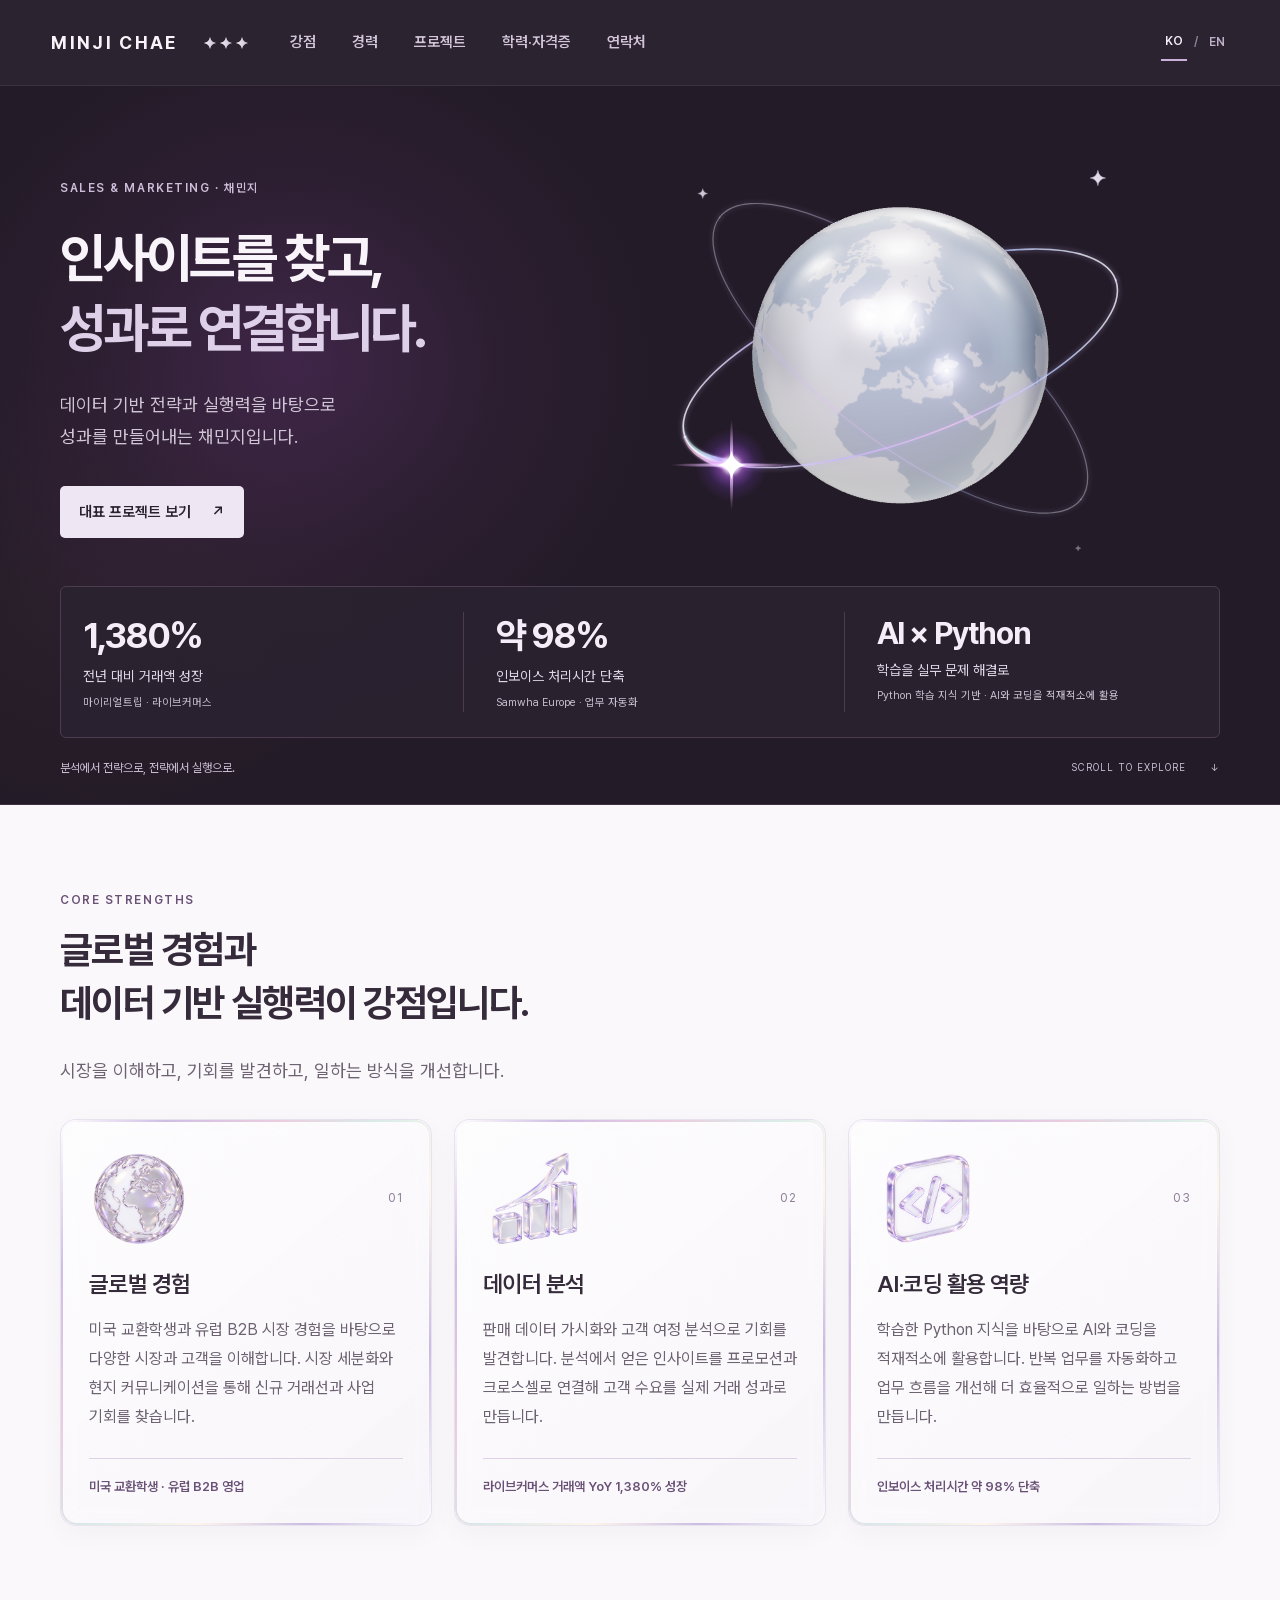
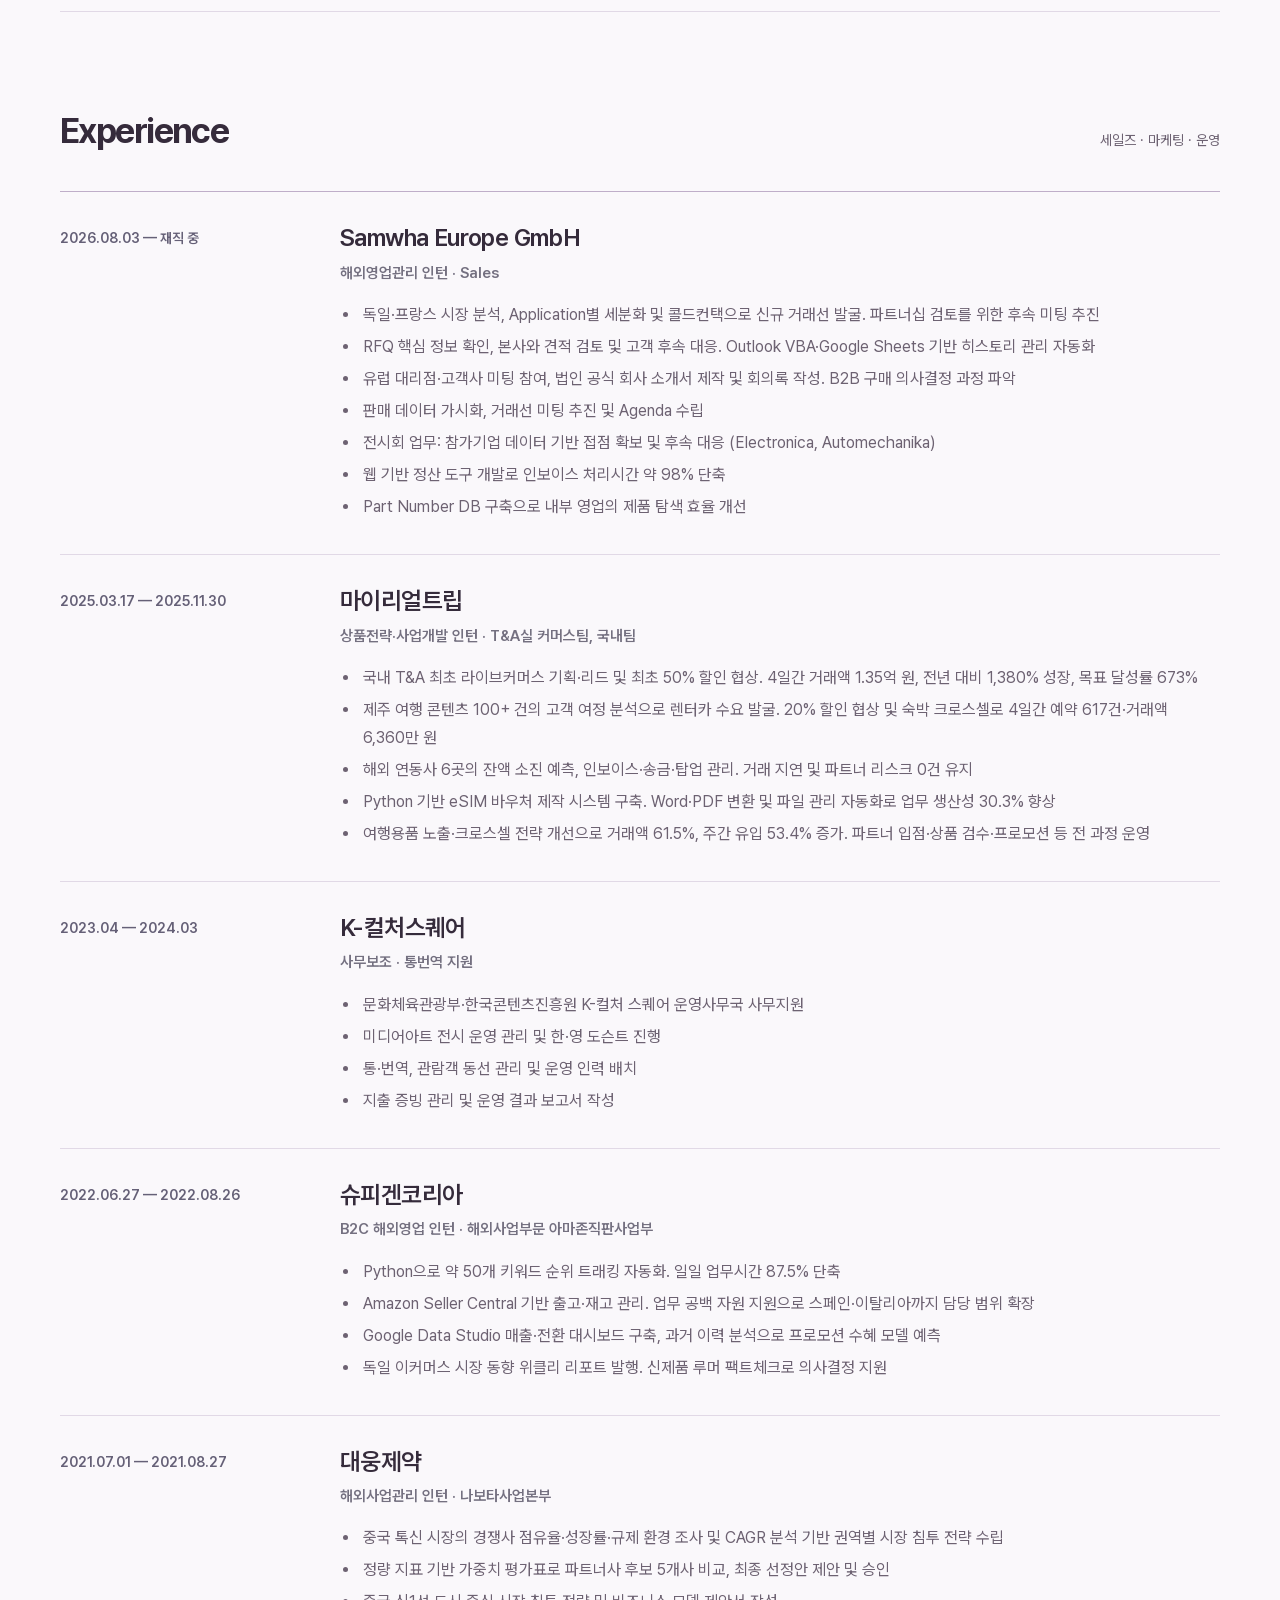
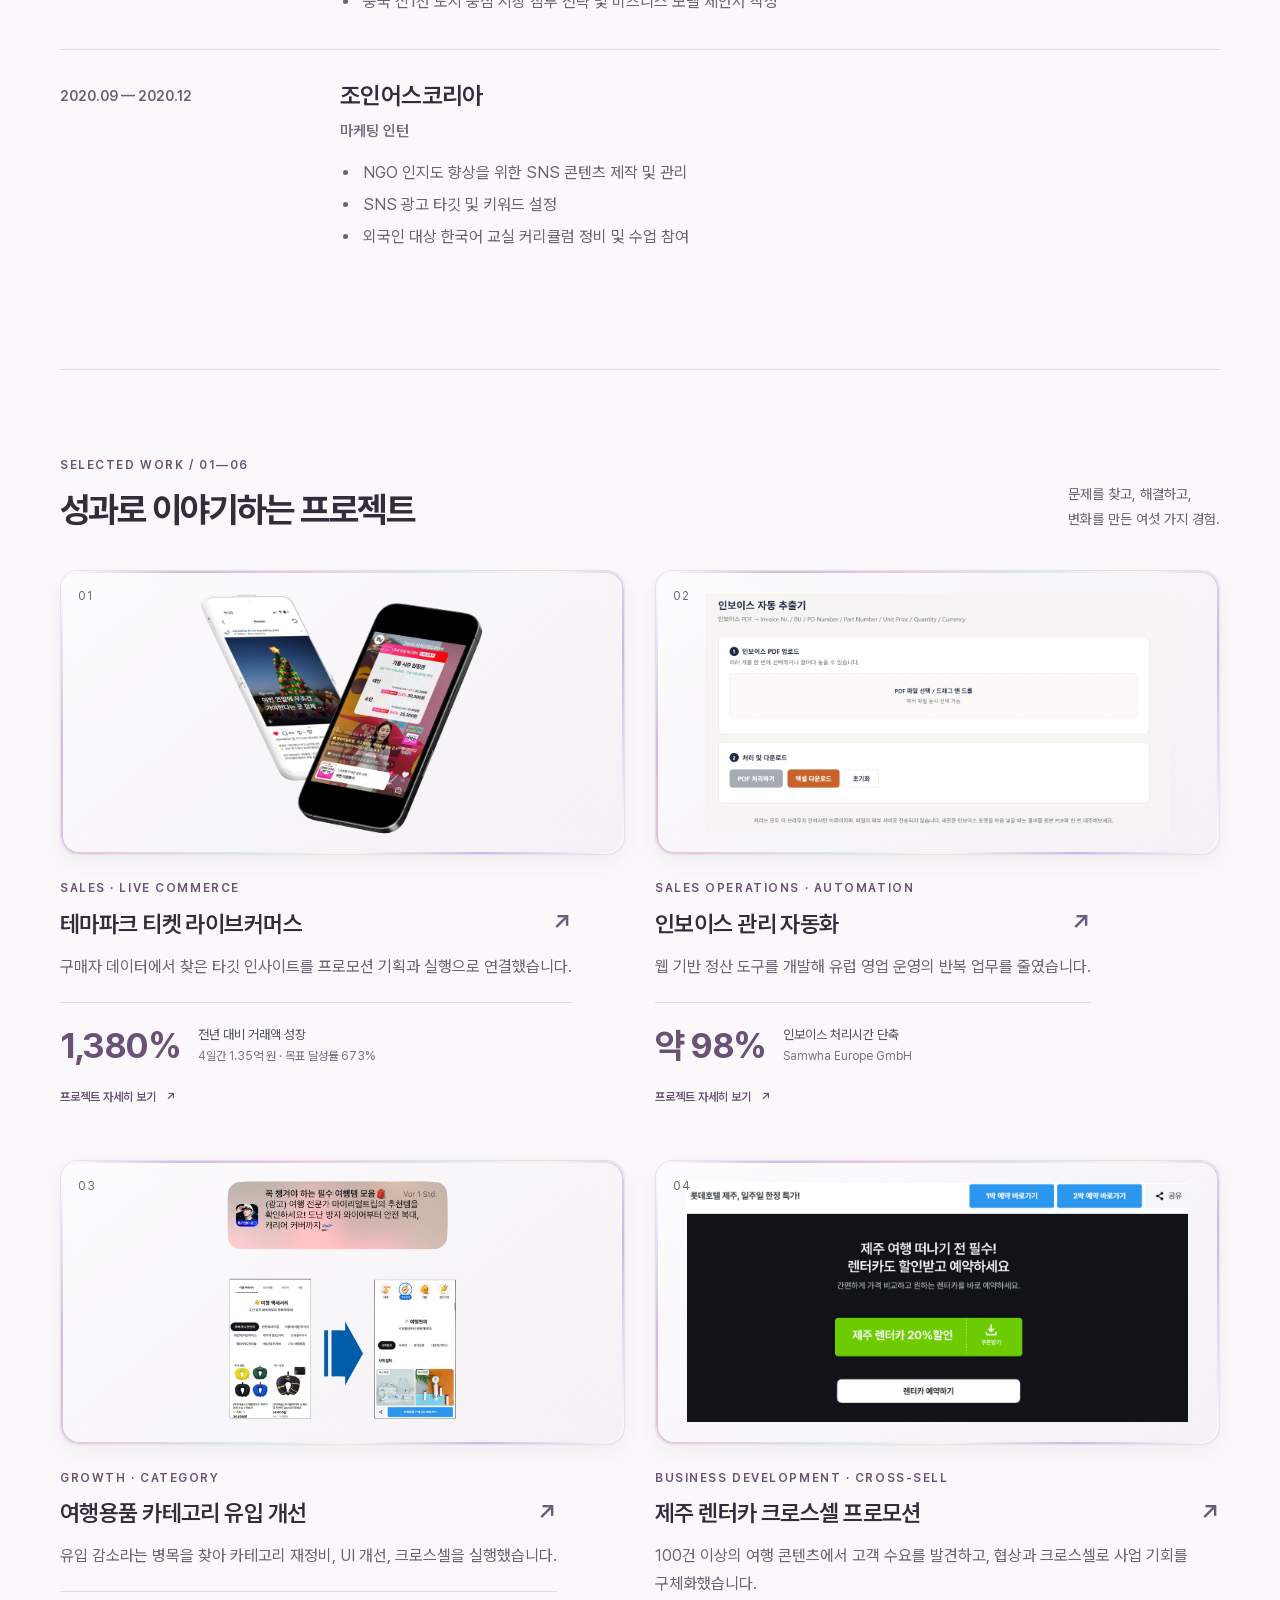
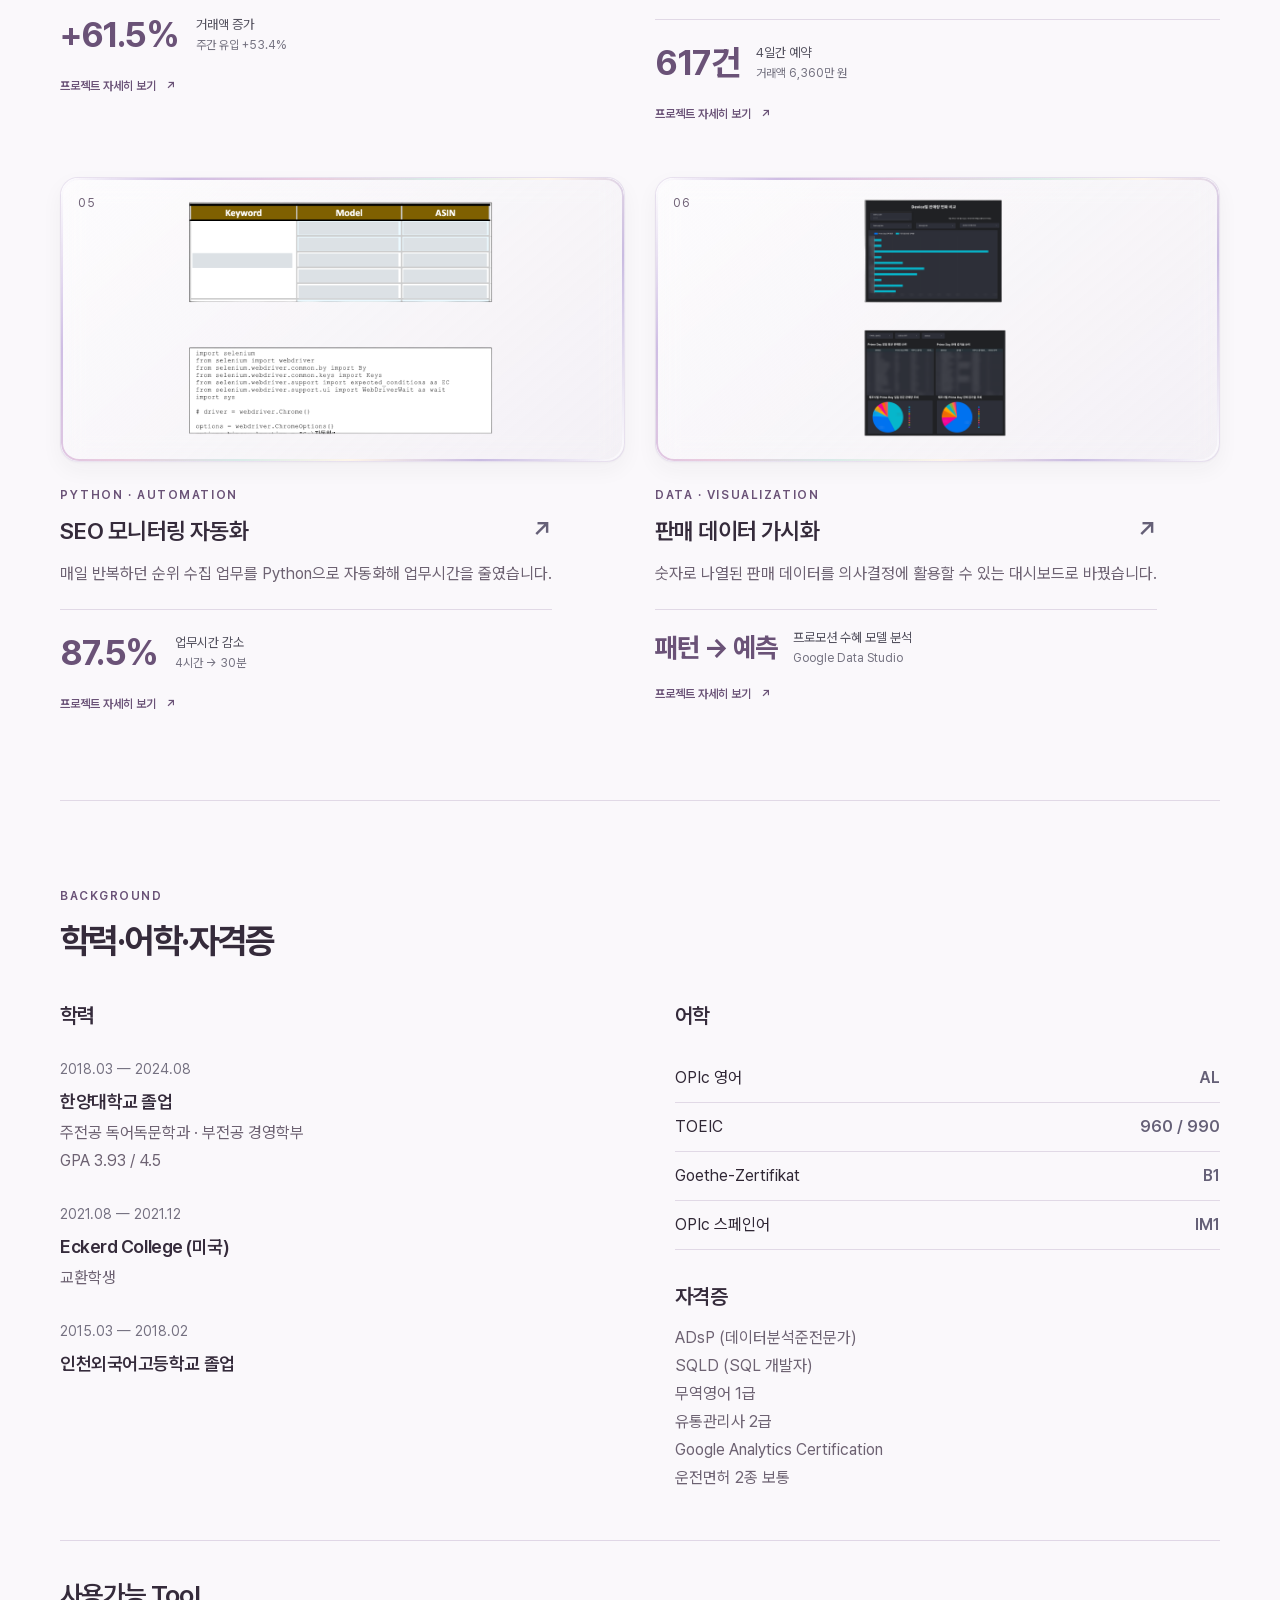
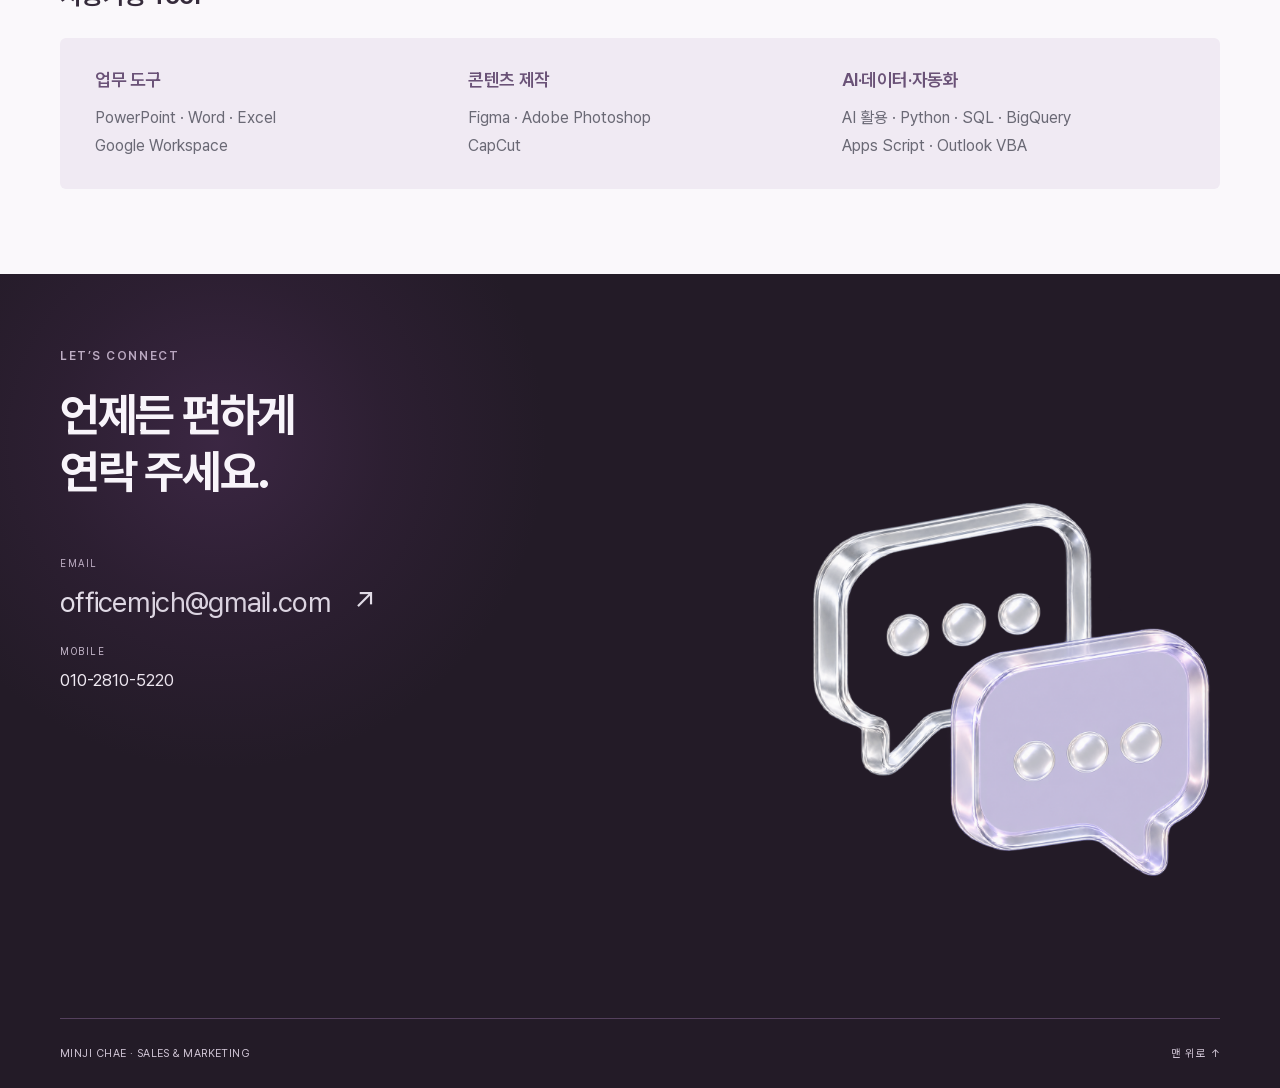
==== index.html @ 797bd3a6 "Add files via upload" ====
<!doctype html><html lang="ko"><head><meta charset="UTF-8"><meta name="viewport" content="width=device-width,initial-scale=1"><meta name="description" content="채민지의 세일즈·마케팅 포트폴리오. 데이터 기반 전략, 프로모션 기획, 업무 자동화 프로젝트를 소개합니다."><meta name="theme-color" content="#f6f6f8"><title>채민지 | Sales & Marketing Portfolio</title><link rel="preload" href="assets/PretendardVariable.woff2" as="font" type="font/woff2" crossorigin><link rel="stylesheet" href="styles.css"><meta property="og:type" content="website"><meta property="og:site_name" content="Minji Chae Portfolio"><meta property="og:title" content="채민지 | Sales &amp; Marketing Portfolio"><meta property="og:description" content="채민지의 세일즈·마케팅 포트폴리오. 데이터 기반 전략, 프로모션 기획, 업무 자동화 프로젝트를 소개합니다."><meta property="og:url" content="https://minjichaehere.github.io/portfolio/"><meta property="og:locale" content="ko_KR"><meta property="og:image" content="https://minjichaehere.github.io/portfolio/assets/portfolio-share-globe.png"><meta property="og:image:type" content="image/png"><meta property="og:image:width" content="790"><meta property="og:image:height" content="532"><meta property="og:image:alt" content="Globe with glowing star orbits on a dark plum background"><meta name="twitter:card" content="summary_large_image"><meta name="twitter:title" content="채민지 | Sales &amp; Marketing Portfolio"><meta name="twitter:description" content="채민지의 세일즈·마케팅 포트폴리오. 데이터 기반 전략, 프로모션 기획, 업무 자동화 프로젝트를 소개합니다."><meta name="twitter:image" content="https://minjichaehere.github.io/portfolio/assets/portfolio-share-globe.png"></head><body><a class="skip" href="#main">본문으로 바로가기</a><header><a class="brand" href="#home" aria-label="채민지 포트폴리오 처음으로">MINJI CHAE<svg class="brand-stars" width="48" height="18" viewBox="0 0 48 18" aria-hidden="true" focusable="false"><defs><linearGradient id="brandStarTone" x1="0" y1="0" x2="1" y2="0"><stop stop-color="#ffffff"/><stop offset=".5" stop-color="#e9dfef"/><stop offset="1" stop-color="#d2c5da"/></linearGradient><filter id="brandStarSoft" x="-40%" y="-40%" width="180%" height="180%"><feGaussianBlur stdDeviation=".65"/></filter><g id="brandStarTrio"><path d="M12 0 Q13.5 10.5 24 12 Q13.5 13.5 12 24 Q10.5 13.5 0 12 Q10.5 10.5 12 0Z" transform="translate(2 3) scale(.5)"/><path d="M12 0 Q13.5 10.5 24 12 Q13.5 13.5 12 24 Q10.5 13.5 0 12 Q10.5 10.5 12 0Z" transform="translate(18 3) scale(.5)"/><path d="M12 0 Q13.5 10.5 24 12 Q13.5 13.5 12 24 Q10.5 13.5 0 12 Q10.5 10.5 12 0Z" transform="translate(34 3) scale(.5)"/></g></defs><g fill="url(#brandStarTone)"><use href="#brandStarTrio" filter="url(#brandStarSoft)" opacity=".65"/><use href="#brandStarTrio" opacity=".85"/></g></svg></a><nav aria-label="주 메뉴"><a href="#about">강점</a><a href="#experience">경력</a><a href="#projects">프로젝트</a><a href="#qualifications">학력·자격증</a><a href="#contact">연락처</a></nav><div class="language-switch" aria-label="언어 선택"><a href="index.html" lang="ko" aria-current="page">KO</a><span>/</span><a href="en.html" lang="en">EN</a></div></header><main id="main"><section id="home" class="hero"><div class="hero-inner"><div class="hero-main"><div class="hero-text"><p class="eyebrow">SALES & MARKETING · 채민지</p><h1>인사이트를 찾고,<br><span>성과로 연결합니다.</span></h1><p class="hero-description">데이터 기반 전략과 실행력을 바탕으로<br class="desktop-break"> 성과를 만들어내는 채민지입니다.</p><div class="actions"><a class="btn primary" href="#projects">대표 프로젝트 보기 <span aria-hidden="true">↗</span></a></div></div></div><div class="hero-mobile-space" aria-hidden="true"><div class="hero-backdrop" aria-hidden="true"><div class="pearl-art"><img class="globe-fallback" src="assets/globe-static.png" alt="" width="640" height="640"></div></div></div><div class="hero-metrics" aria-label="주요 성과"><div><strong>1,380%</strong><p>전년 대비 거래액 성장</p><span>마이리얼트립 · 라이브커머스</span></div><div><strong>약 98%</strong><p>인보이스 처리시간 단축</p><span>Samwha Europe · 업무 자동화</span></div><div><strong class="ai-metric">AI × Python</strong><p>학습을 실무 문제 해결로</p><span>Python 학습 지식 기반 · AI와 코딩을 적재적소에 활용</span></div></div><div class="hero-bottom"><p>분석에서 전략으로, 전략에서 실행으로.</p><a href="#projects" aria-label="아래 대표 프로젝트로 이동">SCROLL TO EXPLORE <span aria-hidden="true">↓</span></a></div></div></section><div class="wrap"><section id="about" class="section about"><div class="section-heading"><div><p class="eyebrow">CORE STRENGTHS</p><h2>글로벌 경험과<br>데이터 기반 실행력이 강점입니다.</h2></div></div><p class="strength-intro">시장을 이해하고, 기회를 발견하고, 일하는 방식을 개선합니다.</p><div class="strength-cards"><article class="strength-card"><div class="strength-card-top"><img class="strength-icon" src="assets/strength-global-glass.png" alt="" width="100" height="100" loading="lazy"><span>01</span></div><h3>글로벌 경험</h3><p>미국 교환학생과 유럽 B2B 시장 경험을 바탕으로 다양한 시장과 고객을 이해합니다. 시장 세분화와 현지 커뮤니케이션을 통해 신규 거래선과 사업 기회를 찾습니다.</p><div class="strength-proof">미국 교환학생 · 유럽 B2B 영업</div></article><article class="strength-card"><div class="strength-card-top"><img class="strength-icon" src="assets/strength-data-glass.png" alt="" width="100" height="100" loading="lazy"><span>02</span></div><h3>데이터 분석</h3><p>판매 데이터 가시화와 고객 여정 분석으로 기회를 발견합니다. 분석에서 얻은 인사이트를 프로모션과 크로스셀로 연결해 고객 수요를 실제 거래 성과로 만듭니다.</p><div class="strength-proof">라이브커머스 거래액 YoY 1,380% 성장</div></article><article class="strength-card"><div class="strength-card-top"><img class="strength-icon" src="assets/strength-code-glass.png" alt="" width="100" height="100" loading="lazy"><span>03</span></div><h3>AI·코딩 활용 역량</h3><p>학습한 Python 지식을 바탕으로 AI와 코딩을 적재적소에 활용합니다. 반복 업무를 자동화하고 업무 흐름을 개선해 더 효율적으로 일하는 방법을 만듭니다.</p><div class="strength-proof">인보이스 처리시간 약 98% 단축</div></article></div></section><section id="experience" class="section"><div class="section-heading"><div><h2>Experience</h2></div><span class="section-aside">세일즈 · 마케팅 · 운영</span></div><div class="experience-list"><article class="experience-row"><p class="date">2026.08.03 — 재직 중</p><div><h3>Samwha Europe GmbH</h3><p class="job">해외영업관리 인턴 · Sales</p><ul><li>독일·프랑스 시장 분석, Application별 세분화 및 콜드컨택으로 신규 거래선 발굴. 파트너십 검토를 위한 후속 미팅 추진</li><li>RFQ 핵심 정보 확인, 본사와 견적 검토 및 고객 후속 대응. Outlook VBA·Google Sheets 기반 히스토리 관리 자동화</li><li>유럽 대리점·고객사 미팅 참여, 법인 공식 회사 소개서 제작 및 회의록 작성. B2B 구매 의사결정 과정 파악</li><li>판매 데이터 가시화, 거래선 미팅 추진 및 Agenda 수립</li><li>전시회 업무: 참가기업 데이터 기반 접점 확보 및 후속 대응 (Electronica, Automechanika)</li><li>웹 기반 정산 도구 개발로 인보이스 처리시간 약 98% 단축</li><li>Part Number DB 구축으로 내부 영업의 제품 탐색 효율 개선</li></ul></div></article><article class="experience-row"><p class="date">2025.03.17 — 2025.11.30</p><div><h3>마이리얼트립</h3><p class="job">상품전략·사업개발 인턴 · T&A실 커머스팀, 국내팀</p><ul><li>국내 T&A 최초 라이브커머스 기획·리드 및 최초 50% 할인 협상. 4일간 거래액 1.35억 원, 전년 대비 1,380% 성장, 목표 달성률 673%</li><li>제주 여행 콘텐츠 100+ 건의 고객 여정 분석으로 렌터카 수요 발굴. 20% 할인 협상 및 숙박 크로스셀로 4일간 예약 617건·거래액 6,360만 원</li><li>해외 연동사 6곳의 잔액 소진 예측, 인보이스·송금·탑업 관리. 거래 지연 및 파트너 리스크 0건 유지</li><li>Python 기반 eSIM 바우처 제작 시스템 구축. Word·PDF 변환 및 파일 관리 자동화로 업무 생산성 30.3% 향상</li><li>여행용품 노출·크로스셀 전략 개선으로 거래액 61.5%, 주간 유입 53.4% 증가. 파트너 입점·상품 검수·프로모션 등 전 과정 운영</li></ul></div></article><article class="experience-row"><p class="date">2023.04 — 2024.03</p><div><h3>K-컬처스퀘어</h3><p class="job">사무보조 · 통번역 지원</p><ul><li>문화체육관광부·한국콘텐츠진흥원 K-컬처 스퀘어 운영사무국 사무지원</li><li>미디어아트 전시 운영 관리 및 한·영 도슨트 진행</li><li>통·번역, 관람객 동선 관리 및 운영 인력 배치</li><li>지출 증빙 관리 및 운영 결과 보고서 작성</li></ul><p class="note"></p></div></article><article class="experience-row"><p class="date">2022.06.27 — 2022.08.26</p><div><h3>슈피겐코리아</h3><p class="job">B2C 해외영업 인턴 · 해외사업부문 아마존직판사업부</p><ul><li>Python으로 약 50개 키워드 순위 트래킹 자동화. 일일 업무시간 87.5% 단축</li><li>Amazon Seller Central 기반 출고·재고 관리. 업무 공백 자원 지원으로 스페인·이탈리아까지 담당 범위 확장</li><li>Google Data Studio 매출·전환 대시보드 구축, 과거 이력 분석으로 프로모션 수혜 모델 예측</li><li>독일 이커머스 시장 동향 위클리 리포트 발행. 신제품 루머 팩트체크로 의사결정 지원</li></ul></div></article><article class="experience-row"><p class="date">2021.07.01 — 2021.08.27</p><div><h3>대웅제약</h3><p class="job">해외사업관리 인턴 · 나보타사업본부</p><ul><li>중국 톡신 시장의 경쟁사 점유율·성장률·규제 환경 조사 및 CAGR 분석 기반 권역별 시장 침투 전략 수립</li><li>정량 지표 기반 가중치 평가표로 파트너사 후보 5개사 비교, 최종 선정안 제안 및 승인</li><li>중국 신1선 도시 중심 시장 침투 전략 및 비즈니스 모델 제안서 작성</li></ul></div></article><article class="experience-row"><p class="date">2020.09 — 2020.12</p><div><h3>조인어스코리아</h3><p class="job">마케팅 인턴</p><ul><li>NGO 인지도 향상을 위한 SNS 콘텐츠 제작 및 관리</li><li>SNS 광고 타깃 및 키워드 설정</li><li>외국인 대상 한국어 교실 커리큘럼 정비 및 수업 참여</li></ul><p class="note"></p></div></article></div></section><section id="projects" class="section"><div class="section-heading"><div><p class="eyebrow">SELECTED WORK / 01—06</p><h2>성과로 이야기하는 프로젝트</h2></div><p>문제를 찾고, 해결하고,<br>변화를 만든 여섯 가지 경험.</p></div><div class="project-grid"><button class="project-card" data-project="live" aria-haspopup="dialog"><div class="project-image live"><span class="project-no">01</span><span class="source-crop" style="--crop-ratio:780/660;--source-width:138.46154%;--source-left:-19.23077%;--source-top:-41.66667%"><img src="assets/live-cutout.png" alt="테마파크 SNS 콘텐츠와 라이브커머스 방송 화면" loading="lazy"></span></div><div class="project-copy"><p class="eyebrow">SALES · LIVE COMMERCE</p><h3>테마파크 티켓 라이브커머스<span aria-hidden="true">↗</span></h3><p>구매자 데이터에서 찾은 타깃 인사이트를 프로모션 기획과 실행으로 연결했습니다.</p><div class="card-result"><strong>1,380%</strong><span>전년 대비 거래액 성장<small>4일간 1.35억 원 · 목표 달성률 673%</small></span></div><span class="detail-link">프로젝트 자세히 보기 <span aria-hidden="true">↗</span></span></div></button><button class="project-card" data-project="invoice" aria-haspopup="dialog"><div class="project-image invoice"><span class="project-no">02</span><img src="assets/invoice-clean.png" alt="인보이스 PDF 자동 추출 및 엑셀 다운로드 도구 화면" loading="lazy"></div><div class="project-copy"><p class="eyebrow">SALES OPERATIONS · AUTOMATION</p><h3>인보이스 관리 자동화<span aria-hidden="true">↗</span></h3><p>웹 기반 정산 도구를 개발해 유럽 영업 운영의 반복 업무를 줄였습니다.</p><div class="card-result"><strong>약 98%</strong><span>인보이스 처리시간 단축<small>Samwha Europe GmbH</small></span></div><span class="detail-link">프로젝트 자세히 보기 <span aria-hidden="true">↗</span></span></div></button><button class="project-card" data-project="category" aria-haspopup="dialog"><div class="project-image category"><span class="project-no">03</span><span class="source-crop" style="--crop-ratio:830/860;--source-width:130.12048%;--source-left:-9.03614%;--source-top:-16.27907%"><img src="assets/category-cutout.png" alt="여행용품 카테고리 UI 개선 전후 화면" loading="lazy"></span></div><div class="project-copy"><p class="eyebrow">GROWTH · CATEGORY</p><h3>여행용품 카테고리 유입 개선<span aria-hidden="true">↗</span></h3><p>유입 감소라는 병목을 찾아 카테고리 재정비, UI 개선, 크로스셀을 실행했습니다.</p><div class="card-result"><strong>+61.5%</strong><span>거래액 증가<small>주간 유입 +53.4%</small></span></div><span class="detail-link">프로젝트 자세히 보기 <span aria-hidden="true">↗</span></span></div></button><button class="project-card" data-project="rental" aria-haspopup="dialog"><div class="project-image rental"><span class="project-no">04</span><img src="assets/jeju-hotel-coupon.png" alt="호텔 프로모션에 연계한 제주 렌터카 20% 할인 쿠폰" loading="lazy"></div><div class="project-copy"><p class="eyebrow">BUSINESS DEVELOPMENT · CROSS-SELL</p><h3>제주 렌터카 크로스셀 프로모션<span aria-hidden="true">↗</span></h3><p>100건 이상의 여행 콘텐츠에서 고객 수요를 발견하고, 협상과 크로스셀로 사업 기회를 구체화했습니다.</p><div class="card-result"><strong>617건</strong><span>4일간 예약<small>거래액 6,360만 원</small></span></div><span class="detail-link">프로젝트 자세히 보기 <span aria-hidden="true">↗</span></span></div></button><button class="project-card" data-project="seo" aria-haspopup="dialog"><div class="project-image seo"><span class="project-no">05</span><span class="source-crop" style="--crop-ratio:800/620;--source-width:135.00000%;--source-left:-18.12500%;--source-top:-37.90323%"><img src="assets/seo-redacted.png" alt="키워드별 ASIN 정리 표와 Python 자동화 프로그램 코드" loading="lazy"></span></div><div class="project-copy"><p class="eyebrow">PYTHON · AUTOMATION</p><h3>SEO 모니터링 자동화<span aria-hidden="true">↗</span></h3><p>매일 반복하던 순위 수집 업무를 Python으로 자동화해 업무시간을 줄였습니다.</p><div class="card-result"><strong>87.5%</strong><span>업무시간 감소<small>4시간 → 30분</small></span></div><span class="detail-link">프로젝트 자세히 보기 <span aria-hidden="true">↗</span></span></div></button><button class="project-card" data-project="data" aria-haspopup="dialog"><div class="project-image data"><span class="project-no">06</span><span class="source-crop" style="--crop-ratio:640/1035;--source-width:168.75000%;--source-left:-35.93750%;--source-top:-2.89855%"><img src="assets/spigen-dashboard-private.png" alt="프로모션 수혜 모델 분석용 판매 데이터 대시보드" loading="lazy"></span></div><div class="project-copy"><p class="eyebrow">DATA · VISUALIZATION</p><h3>판매 데이터 가시화<span aria-hidden="true">↗</span></h3><p>숫자로 나열된 판매 데이터를 의사결정에 활용할 수 있는 대시보드로 바꿨습니다.</p><div class="card-result"><strong>패턴 → 예측</strong><span>프로모션 수혜 모델 분석<small>Google Data Studio</small></span></div><span class="detail-link">프로젝트 자세히 보기 <span aria-hidden="true">↗</span></span></div></button></div></section><section id="qualifications" class="section qualifications"><div class="section-heading"><div><p class="eyebrow">BACKGROUND</p><h2>학력·어학·자격증</h2></div></div><div class="background-grid"><div><h3>학력</h3><article><span class="date">2018.03 — 2024.08</span><h4>한양대학교 졸업</h4><p>주전공 독어독문학과 · 부전공 경영학부<br>GPA 3.93 / 4.5</p></article><article><span class="date">2021.08 — 2021.12</span><h4>Eckerd College (미국)</h4><p>교환학생</p></article><article><span class="date">2015.03 — 2018.02</span><h4>인천외국어고등학교 졸업</h4></article></div><div><h3>어학</h3><dl><div><dt>OPIc 영어</dt><dd>AL</dd></div><div><dt>TOEIC</dt><dd>960 / 990</dd></div><div><dt>Goethe-Zertifikat</dt><dd>B1</dd></div><div><dt>OPIc 스페인어</dt><dd>IM1</dd></div></dl><h3 class="cert-title">자격증</h3><p>ADsP (데이터분석준전문가)<br>SQLD (SQL 개발자)<br>무역영어 1급<br>유통관리사 2급<br>Google Analytics Certification<br>운전면허 2종 보통</p></div></div><div class="available-tools"><h3 class="tools-heading">사용가능 Tool</h3><div class="skills"><div><h3>업무 도구</h3><p>PowerPoint · Word · Excel<br>Google Workspace</p></div><div><h3>콘텐츠 제작</h3><p>Figma · Adobe Photoshop<br>CapCut</p></div><div><h3>AI·데이터·자동화</h3><p>AI 활용 · Python · SQL · BigQuery<br>Apps Script · Outlook VBA</p></div></div></div></section></div><section id="contact" class="contact"><div class="wrap"><p class="eyebrow">LET’S CONNECT</p><h2>언제든 편하게<br>연락 주세요.</h2><div class="contact-grid"><div><span class="contact-label">EMAIL</span><a class="email" href="mailto:officemjch@gmail.com">officemjch@gmail.com <span aria-hidden="true">↗</span></a><span class="contact-label">MOBILE</span><a href="tel:+821028105220">010-2810-5220</a></div></div><div class="contact-art" aria-hidden="true"><img src="assets/contact-opal-rim.png" alt="" width="1024" height="1024" loading="lazy"></div><footer><span>MINJI CHAE · SALES & MARKETING</span><a href="#home">맨 위로 <span aria-hidden="true">↑</span></a></footer></div></section></main><dialog id="project-dialog" aria-labelledby="dialog-title"><div class="dialog-bar"><span>PROJECT DETAIL</span><button id="close-dialog" aria-label="프로젝트 상세 닫기">닫기 <span aria-hidden="true">×</span></button></div><div id="dialog-content"></div></dialog><script src="app.js"></script><script type="module" src="pearl.js"></script></body></html>
---- styles.css ----
@font-face{font-family:Pretendard;src:url('assets/PretendardVariable.woff2') format('woff2');font-weight:100 900;font-style:normal;font-display:swap}*{box-sizing:border-box}html{scroll-behavior:smooth;scroll-padding-top:100px}body{margin:0;color:#27272f;background:#fff;font-family:Pretendard,sans-serif;font-size:17px;line-height:1.75;font-weight:400;word-break:keep-all}a{color:inherit;text-decoration:none}button{font:inherit;color:inherit}button,a{-webkit-tap-highlight-color:transparent}button{cursor:pointer}img{max-width:100%;display:block}h1,h2,h3,h4,p{margin:0}h1,h2{font-weight:700;line-height:1.25;letter-spacing:-.045em}h3,h4{font-weight:600;line-height:1.4;letter-spacing:-.025em}a:focus-visible,button:focus-visible{outline:3px solid #9974ae;outline-offset:6px}a:hover{text-decoration:underline;text-underline-offset:5px}header{height:88px;padding:0 5%;display:flex;align-items:center;justify-content:space-between;background:rgba(255,255,255,.97);border-bottom:1px solid #e7edf3;position:sticky;top:0;z-index:10}.brand{display:flex;align-items:center;gap:14px;font-size:15px;font-weight:700;letter-spacing:.045em}.brand-label{font-size:10px;letter-spacing:.12em;color:#5f6e7e;margin-left:10px}.dots{display:flex;gap:4px}.dots i{width:7px;height:7px;background:#078bd0;border-radius:50%}.dots i:nth-child(2){background:#0060ad}.dots i:nth-child(3){background:#003345}nav{display:flex;gap:34px;font-size:14px;font-weight:600}nav a:last-child{color:#6a5277}.skip{position:fixed;top:-100px;left:10px;padding:12px;background:#fff;z-index:50}.skip:focus{top:8px}.hero{background:radial-gradient(ellipse at 88% 28%,#dbddf4 0,transparent 46%),radial-gradient(ellipse at 72% 0%,#e0f4f0 0,transparent 45%),#f6f8fa;overflow:hidden}.hero-inner{max-width:1240px;margin:auto;padding:83px 40px 26px}.eyebrow{font-size:12px;font-weight:600;letter-spacing:.13em;color:#6a5277}.hero h1{font-size:clamp(42px,4.5vw,66px);margin:25px 0 25px;color:#162b48;line-height:1.3}.hero h1 span{color:#6a5277}.hero-description{font-size:19px;line-height:1.8;color:#665b6a}.actions{display:flex;gap:30px;align-items:center;margin-top:32px}.btn{display:inline-flex;align-items:center;justify-content:space-between;gap:32px;padding:13px 23px;border-radius:5px;font-size:15px;font-weight:600}.primary{background:#6a5277;color:white}.primary:hover{background:#4e3959;text-decoration:none}.text-link{font-size:14px;font-weight:600;display:flex;gap:18px}.hero-bottom{border-top:1px solid #d4dde6;display:flex;align-items:center;justify-content:space-between;margin-top:69px;padding-top:20px;color:#5c6a7a;font-size:12px}.hero-bottom a{font-size:10px;letter-spacing:.1em}.hero-bottom a span{margin-left:20px}.wrap{max-width:1240px;padding:0 40px;margin:auto}.section{padding:98px 0;scroll-margin-top:0}.section+.section{border-top:1px solid #e0dfe7}.section-heading{display:flex;justify-content:space-between;align-items:flex-end;gap:30px;margin-bottom:38px}.section-heading h2{font-size:35px;margin-top:12px}.section-heading>p,.section-aside{font-size:14px;color:#706574;line-height:1.8}.project-grid{display:grid;grid-template-columns:1fr 1fr;gap:52px 30px}.project-card{padding:0;background:none;border:none;text-align:left;display:flex;flex-direction:column;min-width:0}.project-image{height:285px;background:#efedf3;width:100%;padding:22px 38px;position:relative;overflow:hidden;border-radius:6px}.project-image img{height:100%;width:100%;object-fit:contain;mix-blend-mode:multiply;transition:transform .25s}.project-card:hover .project-image img{transform:scale(1.025)}.project-no{position:absolute;top:15px;left:17px;font-size:12px;color:#716378;letter-spacing:.05em}.project-image.category{background:#edf3f0;padding:38px 30px}.project-image.seo{background:#eef0f6;padding:32px 50px}.project-image.data{background:#e9eef3}.project-copy{padding-top:23px;flex:1}.project-copy h3{font-size:24px;display:flex;justify-content:space-between;align-items:center;gap:12px;margin:8px 0 12px}.project-copy h3 span{font-size:24px;color:#6a5277}.project-copy>p:not(.eyebrow){font-size:16px;color:#685f6d;line-height:1.75}.card-result{display:flex;align-items:center;gap:18px;border-top:1px solid #dde5ed;margin-top:21px;padding-top:18px}.card-result strong{font-size:35px;font-weight:700;line-height:1.4;letter-spacing:-.04em;color:#6a5277}.card-result>span{font-size:13px;line-height:1.5;color:#53515e}.card-result small{display:block;font-size:12px;color:#756979;margin-top:2px}.detail-link{display:block;font-size:12px;margin-top:17px;font-weight:600;color:#6a5277}.detail-link span{margin-left:6px}.about-layout{display:grid;grid-template-columns:310px 1fr;gap:80px}.portrait-frame{align-self:start;background:#f5f6f7;position:relative;border-radius:5px;overflow:hidden}.portrait-frame>img{height:390px;object-fit:contain;width:100%;object-position:bottom}.portrait-caption{background:#edf2f7;padding:18px 25px;display:flex;align-items:center;justify-content:space-between}.portrait-caption strong{font-size:21px;font-weight:600}.portrait-caption span{font-size:13px;color:#5c6d81}.about-lead{font-size:24px;font-weight:600;color:#33332f;line-height:1.5;margin-bottom:23px}.strength{display:flex;gap:20px;border-top:1px solid #e0dfe7;padding:22px 0}.strength>span{font-size:12px;color:#6a5277;padding-top:3px}.strength h3{font-size:19px;margin-bottom:7px}.strength p{font-size:16px;color:#6a6975}.experience-row{display:grid;grid-template-columns:240px 1fr;gap:40px;border-top:1px solid #e0dfe7;padding:29px 0}.experience-row:first-child{border-color:#9eb2c6}.date{font-size:14px;color:#75617f}.experience-row>.date{padding-top:5px;color:#6a5277;font-weight:600}.experience-row h3{font-size:24px}.job{font-size:15px;color:#725d7c;margin:5px 0 15px;font-weight:600}ul{margin:0;padding-left:20px}li{padding-left:3px;margin:4px 0}.experience-row li{font-size:16px;color:#6a6975}.note{font-size:13px;color:#756979;margin-top:12px}.note:empty{display:none}.skills{display:grid;grid-template-columns:repeat(3,1fr);background:#efedf3;border-radius:6px;padding:29px 35px;margin-bottom:45px;gap:30px}.skills h3{font-size:18px;color:#6a5277;margin-bottom:12px}.skills p{font-size:16px;color:#675b6d}.background-grid{display:grid;grid-template-columns:1fr 1fr;gap:70px}.background-grid>div>h3{font-size:21px;margin-bottom:24px}.background-grid article{margin-bottom:24px}.background-grid h4{font-size:18px;margin:5px 0}.background-grid p{font-size:16px;color:#6a6975}.background-grid dl{margin:0}.background-grid dl>div{display:flex;justify-content:space-between;gap:20px;padding:10px 0;border-bottom:1px solid #e0dfe7;font-size:16px}.background-grid dd{margin:0;color:#6a5277;font-weight:600}.background-grid .cert-title{margin-top:32px;margin-bottom:13px}.contact{background:#292931;color:white;padding:75px 0 0}.contact .eyebrow{color:#d0cedb}.contact h2{font-size:46px;margin:19px 0 39px}.contact-grid{display:grid;grid-template-columns:1.1fr 1fr;gap:60px}.contact-label{display:block;font-size:10px;letter-spacing:.15em;color:#d0cedb;margin:15px 0 6px}.email{font-size:clamp(19px,2.2vw,29px);letter-spacing:-.025em;display:block}.email span{margin-left:15px}.download-box{border-left:1px solid #5c5a6a;padding-left:45px}.download-box h3{font-size:20px}.download-box p{font-size:15px;color:#d0cedb;margin:12px 0 22px}.light{color:#35283d;background:white}.contact footer{margin-top:65px;border-top:1px solid #5c5a6a;padding:25px 0;display:flex;justify-content:space-between;font-size:11px;letter-spacing:.04em;color:#d0cedb}dialog{width:min(920px,calc(100% - 40px));max-height:90dvh;border:0;border-radius:10px;padding:0;color:#27272f;box-shadow:0 20px 100px #061d4940}dialog::backdrop{background:#231b27b8;backdrop-filter:blur(4px)}.dialog-bar{position:sticky;top:0;background:#fff;border-bottom:1px solid #e0dfe7;padding:14px 25px;display:flex;justify-content:space-between;align-items:center;z-index:1;font-size:11px;letter-spacing:.1em;color:#715c7c}.dialog-bar button{background:#efedf3;border:0;border-radius:4px;padding:8px 15px;font-size:14px}.dialog-bar button span{font-size:20px;margin-left:12px;line-height:1}#dialog-content{padding:35px 45px 45px}#dialog-title{font-size:34px;margin:10px 0 25px}.dialog-metric{background:#efedf3;border-left:3px solid #6a5277;padding:18px 24px;margin:20px 0 28px;display:flex;gap:22px;align-items:center}.dialog-metric strong{font-size:34px;color:#6a5277}.dialog-metric span{font-size:15px}.detail-section{margin:28px 0}.detail-section h3{font-size:20px;color:#6a5277;margin-bottom:12px}.detail-section p,.detail-section li{font-size:17px;color:#53515e;line-height:1.8}.gallery{display:grid;gap:23px;margin-top:35px}.gallery figure{margin:0;background:#f3f5f7;padding:20px;border-radius:5px}.gallery img{max-height:540px;margin:auto;object-fit:contain;cursor:zoom-in}.gallery figcaption{font-size:13px;color:#736578;margin-top:13px;text-align:center}.gallery a{display:block}.source-note{font-size:12px;color:#776980;margin-top:25px}body.modal-open{overflow:hidden}@media(min-width:1450px){.hero-inner{padding-top:105px;padding-bottom:30px}.hero-bottom{margin-top:85px}}@media(max-width:850px){header{height:74px;padding:0 25px}.brand-label{display:none}nav{gap:20px}.hero-inner{padding:65px 30px 25px}.wrap{padding:0 30px}.hero h1{font-size:47px}.section{padding:75px 0}.section-heading h2{font-size:30px}.project-image{height:230px;padding:25px}.project-copy h3{font-size:21px}.card-result{gap:12px}.card-result strong{font-size:30px}.about-layout{grid-template-columns:240px 1fr;gap:35px}.portrait-frame>img{height:340px}.experience-row{grid-template-columns:185px 1fr;gap:25px}.contact-grid{gap:30px}.download-box{padding-left:25px}.skills{padding:25px;gap:18px}}@media(max-width:600px){body{font-size:16px}header{height:68px;padding:0 20px}.brand{font-size:12px;gap:8px;letter-spacing:0}.dots{gap:3px}.dots i{width:5px;height:5px}nav{gap:15px;font-size:12px}nav a:last-child span{display:none}.hero-inner{padding:51px 22px 23px}.hero h1{font-size:clamp(30px,7.8vw,45px);line-height:1.4;letter-spacing:-.055em;margin-top:20px}.hero-description{font-size:17px}.eyebrow{font-size:10px}.actions{gap:22px;flex-wrap:wrap;margin-top:27px}.btn{font-size:14px;padding:12px 18px;gap:20px}.text-link{font-size:12px;gap:10px}.hero-bottom{margin-top:45px;padding-top:17px}.hero-bottom p{font-size:11px}.hero-bottom a{font-size:0}.hero-bottom a span{font-size:17px}.wrap{padding:0 22px}.section{padding:62px 0}.section-heading{display:block;margin-bottom:28px}.section-heading h2{font-size:29px}.section-heading>p{margin-top:15px;font-size:14px}.section-heading>p br{display:none}.section-aside{display:block;margin-top:14px}.project-grid{grid-template-columns:1fr;gap:37px}.project-image{height:255px}.project-copy{padding-top:20px}.project-copy h3{font-size:23px}.project-copy>p:not(.eyebrow){font-size:16px}.card-result strong{font-size:34px}.about-layout{grid-template-columns:1fr;gap:30px}.portrait-frame{max-width:320px;width:100%;margin:auto}.portrait-frame>img{height:330px}.about-lead{font-size:24px}.strength{padding:21px 0}.experience-row{grid-template-columns:1fr;gap:9px;padding:25px 0}.experience-row h3{font-size:23px}.experience-row li{font-size:16px}.skills{grid-template-columns:1fr;padding:26px;gap:23px}.skills>div+div{border-top:1px solid #e0dfe7;padding-top:20px}.skills p br{display:none}.skills h3{margin-bottom:8px}.background-grid{grid-template-columns:1fr;gap:25px}.contact{padding-top:58px}.contact h2{font-size:40px}.contact-grid{grid-template-columns:1fr;gap:37px}.email{font-size:23px}.download-box{border-left:0;border-top:1px solid #5c5a6a;padding:28px 0 0}.contact footer{margin-top:40px;font-size:9px}.contact footer a{font-size:12px}dialog{width:calc(100% - 20px);max-height:94dvh}.dialog-bar{padding:12px 17px}#dialog-content{padding:26px 22px}#dialog-title{font-size:28px}.dialog-metric{padding:16px;gap:14px}.dialog-metric strong{font-size:29px}.dialog-metric span{font-size:13px}.gallery figure{padding:10px}.detail-section p,.detail-section li{font-size:16px}}@media(prefers-reduced-motion:reduce){html{scroll-behavior:auto}*{transition:none!important}}
/* Editorial redesign */
body{background:#fafafc;color:#27272f}header{background:#fafafcf5;border-color:#e0dfe7;gap:30px}header nav{margin-left:auto}.brand-label{color:#6b6d65}.dots i{background:#626075}.dots i:nth-child(2){background:#b7b4c6}.dots i:nth-child(3){background:#393943}.language-switch{display:flex;align-items:center;gap:8px;font-size:12px;font-weight:600;color:#777b72}.language-switch a{padding:7px 4px}.language-switch a[aria-current]{color:#6a5277;border-bottom:2px solid #6a5277}.hero{background:#f5f5f8;border-bottom:1px solid #e0dfe7}.hero-inner{padding-top:65px;padding-bottom:25px}.hero-main{display:grid;grid-template-columns:1.2fr 1fr;gap:45px;align-items:center}.hero h1{font-size:clamp(34px,3.7vw,53px);color:#27272f;line-height:1.35;letter-spacing:-.055em}.hero h1 span{color:#6a5277}.hero-description{color:#6b6a76;font-size:18px}.hero-text .eyebrow{color:#73717e}.hero-bottom{margin-top:53px;border-color:#dedde5;color:#74727f}.primary{background:#30303a}.primary:hover{background:#484853}.text-link{color:#42414d}.hero .actions{gap:24px}.hero .btn{padding:13px 19px;gap:20px}.insight-lab{--mx:0px;--my:0px;background:#fafafc;border:1px solid #d8d8cb;border-radius:14px;padding:24px;box-shadow:0 15px 35px #464e2810;min-width:0;position:relative}.lab-heading{display:flex;align-items:center;justify-content:space-between;font-size:10px;letter-spacing:.13em;color:#696e63}.lab-dot{width:7px;height:7px;background:#6a5277;border-radius:50%}.lab-visual{height:228px;position:relative;display:flex;align-items:center;justify-content:center;flex-direction:column;isolation:isolate;overflow:hidden}.lab-value{font-size:70px;font-weight:700;letter-spacing:-.065em;color:#6a5277;line-height:1.25;transform:translate(var(--mx),var(--my));transition:transform .15s ease-out}.lab-value-label{font-size:12px;color:#5f6856;margin-top:8px;z-index:1}.lab-index{position:absolute;bottom:8px;right:0;font-size:10px;letter-spacing:.1em;color:#777e6c}.orbit{position:absolute;width:210px;height:210px;border:1px solid #dadacb;border-radius:50%;z-index:-1;transform:translate(calc(var(--mx) * -1),calc(var(--my) * -1));transition:transform .3s,border-color .3s}.orbit-one{width:275px;height:146px;rotate:-26deg;border-color:#d0c8b6}.orbit-two{width:235px;height:193px;rotate:32deg}.insight-lab[data-active="1"] .orbit-one{rotate:5deg;border-color:#b89d74}.insight-lab[data-active="2"] .orbit-one{rotate:28deg;border-color:#bc7954}.insight-lab[data-active="2"] .orbit-two{rotate:-20deg}.lab-tabs{display:grid;grid-template-columns:repeat(3,1fr);gap:5px;padding:5px;background:#eeece4;border-radius:6px}.lab-tabs button{border:0;background:transparent;color:#62675d;font-size:12px;font-weight:600;padding:9px 2px;border-radius:4px}.lab-tabs button[aria-selected="true"]{background:#333d2d;color:white;box-shadow:0 2px 6px #303c2020}#lab-panel{padding:17px 2px 0;min-height:88px}#lab-description{font-size:14px;line-height:1.7;color:#525d4a}.lab-next{padding:8px 0;background:none;border:0;font-size:12px;color:#6a5277;font-weight:600;display:flex;justify-content:space-between;width:100%;text-align:left}.lab-source{font-size:10px;color:#74796d;border-top:1px solid #e1e1d6;padding-top:10px;margin-top:8px}.project-image{background:#eeedf3;border-radius:8px}.project-image.category{background:#eceef2}.project-image.seo{background:#edecf3}.project-image.data{background:#eceef2}.project-copy>p:not(.eyebrow){color:#6a6975}.project-copy h3{font-size:23px}.card-result{border-color:#dedde5}.card-result small{color:#747280}.project-card[data-project="data"] .card-result strong{font-size:27px}.section-heading>p,.section-aside{color:#747280}.about-layout{display:block}.about-copy{display:grid;grid-template-columns:repeat(3,1fr);gap:0 36px}.about-lead{grid-column:1/-1;max-width:650px;font-size:25px;color:#42414d;margin:0 0 34px}.strength{padding:27px 0;gap:15px}.strength>span{color:#6a5277}.strength p{color:#6a6975}.strength h3{font-size:20px}.experience-row>.date{color:#656077}.job{color:#747080}.date,.note{color:#747080}.skills h3{color:#6a5277}.skills p{color:#6a6975}.background-grid dd{color:#656077}.contact .eyebrow{color:#d0cedb}.email{color:#f4f3f8}.dialog-bar{background:#fafafc;color:#747080}.dialog-bar button{background:#edecf3}dialog{background:#fafafc}dialog::backdrop{background:#242431b8}.gallery figure{background:#f0eff5}.source-note{color:#747080}.dialog-metric strong{font-size:30px}.section{padding-top:85px;padding-bottom:85px}.contact h2{letter-spacing:-.05em}html[lang="en"] body{word-break:normal}html[lang="en"] .hero h1{font-size:clamp(36px,4vw,58px);letter-spacing:-.055em}html[lang="en"] .lab-value{font-size:62px}html[lang="en"] .lab-value-label{font-size:11px}html[lang="en"] .card-result strong{font-size:31px}html[lang="en"] .project-card[data-project="data"] .card-result strong{font-size:23px}html[lang="en"] .project-copy h3{font-size:22px}html[lang="en"] .project-copy>p:not(.eyebrow){min-height:84px}html[lang="en"] .section-heading h2{font-size:33px}html[lang="en"] .lab-source{font-size:9px}html[lang="en"] #lab-panel{min-height:108px}.project-card .detail-link{color:#6a5277}
@media(min-width:1450px){.hero-inner{padding-top:75px}.hero-bottom{margin-top:60px}}@media(max-width:1000px){.hero-main{grid-template-columns:1.1fr 1fr;gap:25px}.hero h1{font-size:38px}.hero-description{font-size:16px}.hero .actions{flex-wrap:wrap;gap:17px}.insight-lab{padding:18px}.hero-inner{padding-left:30px;padding-right:30px}.lab-visual{height:205px}.lab-value{font-size:62px}.about-copy{gap:0 24px}.strength{display:block}.strength>span{display:block;margin-bottom:12px}.project-copy h3{font-size:21px}}@media(max-width:750px){header{gap:18px}nav{gap:18px}.hero-main{grid-template-columns:1fr;gap:35px}.hero h1,html[lang="en"] .hero h1{font-size:48px}.hero-text{max-width:580px}.hero-description{font-size:18px}.hero .actions{flex-wrap:nowrap}.insight-lab{max-width:500px;width:100%;justify-self:center;padding:22px}.lab-visual{height:220px}.lab-value{font-size:70px}.hero-bottom{margin-top:35px}#lab-panel,html[lang="en"] #lab-panel{min-height:80px}.about-copy{grid-template-columns:1fr}.about-lead{grid-column:auto}.strength{display:flex;gap:22px}.strength>span{padding-top:4px}.project-grid{gap:38px 25px}.project-copy h3{font-size:21px}.section-heading h2{font-size:30px}}@media(max-width:600px){header{height:92px;display:grid;grid-template-columns:1fr auto;gap:1px 15px;padding:9px 22px}.brand{font-size:13px}.language-switch{grid-column:2;grid-row:1;font-size:11px}.language-switch a{padding:2px 4px}header nav{grid-column:1/-1;grid-row:2;margin-left:0;justify-content:space-between;font-size:12px;gap:15px}.hero-inner{padding:40px 22px 22px}.hero h1,html[lang="en"] .hero h1{font-size:clamp(31px,8.1vw,46px)}.hero-description{font-size:17px}.hero-main{gap:31px}.hero .actions{gap:20px;flex-wrap:wrap}.hero .btn{padding:11px 17px;font-size:13px}.insight-lab{padding:19px}.lab-value{font-size:67px}.lab-visual{height:205px}.lab-value-label{font-size:11px}#lab-panel,html[lang="en"] #lab-panel{min-height:91px}.lab-source{font-size:10px}.lab-heading{font-size:9px}.section{padding-top:58px;padding-bottom:58px}.section-heading h2,html[lang="en"] .section-heading h2{font-size:28px}.about-lead{font-size:23px}.strength{padding:23px 0}.strength h3{font-size:20px}.project-copy h3,html[lang="en"] .project-copy h3{font-size:22px}.project-card[data-project="data"] .card-result strong,html[lang="en"] .project-card[data-project="data"] .card-result strong{font-size:24px}html[lang="en"] .project-copy>p:not(.eyebrow){min-height:0}.dialog-metric{flex-wrap:wrap;gap:6px 16px}.dialog-metric strong{font-size:28px}.project-image{height:250px}html{scroll-padding-top:112px}}
@media(prefers-reduced-motion:reduce){.lab-value,.orbit{transform:none!important;transition:none!important}}
/* Quiet, spatial outcome cards */
.strength-scene{--tilt-x:0deg;--tilt-y:0deg;perspective:1000px;min-width:0;padding:16px 4px 15px 14px}.scene-label{font-size:10px;letter-spacing:.14em;color:#6a7063;margin:0 0 24px 6px}.strength-stack{display:grid;gap:18px;transform-style:preserve-3d;transform:rotateX(var(--tilt-x)) rotateY(var(--tilt-y));transition:transform .5s cubic-bezier(.2,.7,.2,1)}.impact-object{position:relative;border:1px solid #d8d6cb;border-radius:10px;background:#fafafc;padding:20px 24px;transform-style:preserve-3d;box-shadow:1px 2px 0 #d5d3c8,2px 4px 0 #d5d3c8,3px 6px 0 #d5d3c8,9px 17px 25px #333b2810;animation:card-arrive .95s both cubic-bezier(.2,.7,.2,1)}.impact-0{margin-right:26px;--card-angle:-2deg;transform:translateZ(22px) rotateZ(-2deg)}.impact-1{margin-left:20px;--card-angle:1deg;background:#eceef2;border-color:#d0d7c6;transform:translateZ(40px) rotateZ(1deg);animation-delay:.12s;box-shadow:1px 2px 0 #cbd2c2,2px 4px 0 #cbd2c2,3px 6px 0 #cbd2c2,9px 17px 25px #333b2810}.impact-2{margin-right:17px;--card-angle:-1deg;background:#f2e6dc;border-color:#e0cdbd;transform:translateZ(18px) rotateZ(-1deg);animation-delay:.24s;box-shadow:1px 2px 0 #ddcbbb,2px 4px 0 #ddcbbb,3px 6px 0 #ddcbbb,9px 17px 25px #333b2810}.impact-top{display:flex;align-items:center;gap:10px}.impact-top>span:first-child{font-size:10px;letter-spacing:.04em;color:#777e6b}.impact-top h2{font-size:13px;line-height:1.5;letter-spacing:-.02em;font-weight:600;color:#4f5a44}.impact-stat{display:flex;align-items:baseline;flex-wrap:wrap;gap:4px 13px;margin:8px 0 4px}.impact-stat strong{font-size:43px;letter-spacing:-.055em;line-height:1.15;color:#6a5277;font-weight:700}.impact-1 .impact-stat strong{color:#5b566e}.impact-stat>span{font-size:12px;line-height:1.5;color:#454d3e}.impact-object>p{font-size:10px;color:#6c7461;margin-top:9px}.facet{margin-left:auto;position:relative;width:24px;height:26px;flex-shrink:0;transform:translateZ(10px)}.facet i{position:absolute;width:13px;height:13px;background:#c7a28a;transform:skewY(30deg);left:0;top:9px}.facet i:nth-child(2){left:13px;transform:skewY(-30deg);background:#a86a48}.facet i:nth-child(3){width:15px;height:15px;left:5px;top:0;transform:rotate(-45deg) skew(15deg,15deg);background:#e3c6ae}.impact-1 .facet i{background:#94a185}.impact-1 .facet i:nth-child(2){background:#657956}.impact-1 .facet i:nth-child(3){background:#bac8a7}.type-art{width:100%;height:100%;display:flex;flex-direction:column;align-items:center;justify-content:center;gap:12px;text-align:center;border:1px solid #d2cedf;border-radius:50% 50% 8px 8px}.type-art>span{font-size:10px;letter-spacing:.07em;color:#777185}.type-art strong{font-size:58px;line-height:1.2;letter-spacing:-.055em;color:#5b566e}.project-image.invoice{background:#ececf3;padding:30px 50px}.project-image.rental{background:#f0eef4;padding:30px 50px}.rental .type-art{border-color:#d4cde0}.rental .type-art strong{color:#6a5277}.card-result{flex-wrap:wrap;gap:7px 17px}.card-result>span{max-width:100%}html[lang="en"] .impact-top h2{font-size:12px}html[lang="en"] .impact-stat>span{font-size:11px}html[lang="en"] .impact-object>p{font-size:9px}html[lang="en"] .impact-stat strong{font-size:42px}.hero-main{gap:44px}.hero-inner{padding-top:52px}.hero-bottom{margin-top:40px}@keyframes card-arrive{from{opacity:0;translate:0 16px;rotate:x 9deg}to{opacity:1;translate:0 0;rotate:x 0deg}}@media(max-width:1000px){.hero-main{gap:22px}.impact-object{padding:17px 18px}.impact-stat strong{font-size:38px}.impact-top h2{font-size:12px}.impact-stat>span{font-size:11px}.impact-0{margin-right:14px}.impact-1{margin-left:12px}.strength-scene{padding-left:5px}.impact-object>p{font-size:9px}.facet{scale:.8}}@media(max-width:750px){.strength-scene{max-width:480px;width:100%;justify-self:center;padding:12px 8px 18px}.impact-object{padding:20px 24px}.impact-stat strong{font-size:43px}.impact-top h2{font-size:13px}.impact-stat>span{font-size:12px}.impact-object>p{font-size:10px}.hero-main{gap:29px}.scene-label{margin-bottom:22px}.impact-1{margin-left:26px}.impact-0{margin-right:28px}}@media(max-width:600px){.hero-inner{padding-top:38px}.strength-stack{gap:16px}.impact-object{padding:18px 19px}.impact-stat strong,html[lang="en"] .impact-stat strong{font-size:39px}.impact-stat>span{font-size:11px}.impact-top h2{font-size:12px}.impact-0{margin-right:14px}.impact-1{margin-left:14px}.impact-2{margin-right:10px}.impact-stat{gap:6px 10px}.impact-object>p{font-size:9px}.hero-bottom{margin-top:31px}.scene-label{font-size:9px}.project-image.invoice,.project-image.rental{padding:30px 40px}.type-art strong{font-size:55px}.experience-row>.date{font-size:13px}}@media(prefers-reduced-motion:reduce){.impact-object{animation:none!important}.strength-stack{transform:none!important;transition:none!important}.impact-object{transform:none!important}}
/* Pearl studio: a real 3D object, with outcomes kept clearly readable. */
.hero{background:radial-gradient(ellipse at 77% 35%,#eeedf6 0,transparent 48%),#f6f6f8;border-color:#e0dfe7}.hero-inner{padding-top:36px}.hero-main{grid-template-columns:1.12fr 1fr;gap:24px}.hero h1{color:#27272f}.hero h1 span{color:#656075}.hero-text .eyebrow{color:#747080}.hero-description{color:#6b6978}.pearl-scene{min-width:0;width:100%;align-self:center}.pearl-art{height:410px;position:relative;touch-action:pan-y;isolation:isolate}.pearl-art canvas,.pearl-fallback{display:block;position:absolute;inset:0;width:100%;height:100%;object-fit:contain}.pearl-fallback{transition:opacity .2s}.webgl-ready .pearl-fallback{opacity:0;visibility:hidden}.motion-caption{display:flex;align-items:center;justify-content:space-between;gap:10px;padding:0 15px;min-height:28px}.motion-caption>span{font-size:9px;letter-spacing:.17em;color:#8c889b}.motion-toggle{font-size:10px;border:0;border-bottom:1px solid #cac6d5;background:none;color:#777184;padding:3px 1px}.motion-toggle:hover{color:#35303f}.motion-toggle[hidden]{display:none}.hero-metrics{display:grid;grid-template-columns:repeat(3,1fr);gap:30px;margin-top:42px;padding:27px 0 5px;border-top:1px solid #dad8e2}.hero-metrics>div+div{border-left:1px solid #dad8e2;padding-left:32px}.hero-metrics strong{font-size:38px;font-weight:700;letter-spacing:-.055em;line-height:1.35;color:#3f3c4d}.hero-metrics p{font-size:14px;margin-top:4px;color:#555160}.hero-metrics span{display:block;font-size:11px;color:#87818f;margin-top:5px}.hero-bottom{margin-top:27px;border-top:0;padding-top:0}.project-image{filter:saturate(.8)}.hero .primary{background:#35323f}.hero .primary:hover{background:#514a60}.about-lead{color:#484453}.strength>span,.detail-link,.project-copy h3 span{color:#656077}.section-heading h2{color:#302c39}.contact{background:#2b2933}.contact .light{color:#393443}.gallery figure{background:#efedf3}.dialog-metric{background:#eeebf3;border-left-color:#81758f}.dialog-metric strong{color:#5a4f69}.hero .text-link{color:#595361}.hero-bottom{color:#88818e}.hero-bottom a{color:#88818e}
@media(min-width:1450px){.hero-inner{padding-top:55px}.pearl-art{height:450px}}@media(max-width:1000px){.pearl-art{height:360px}.hero-metrics{gap:20px}.hero-metrics>div+div{padding-left:22px}.hero-metrics strong{font-size:34px}.hero-metrics p{font-size:13px}.hero-metrics span{font-size:10px}.hero-metrics{margin-top:35px}}@media(max-width:750px){.hero-main{grid-template-columns:1fr;gap:5px}.pearl-scene{max-width:490px;justify-self:center}.pearl-art{height:355px}.hero-text{padding-top:15px}.hero-metrics{margin-top:28px;gap:16px}.hero-metrics>div+div{padding-left:16px}.hero-metrics strong{font-size:32px}.hero-metrics p{font-size:12px}.hero-metrics span{font-size:10px}.motion-caption{padding:0 30px}}@media(max-width:600px){.hero-inner{padding-top:25px}.pearl-art{height:320px}.pearl-scene{margin-top:7px}.hero-metrics{gap:13px;padding-top:21px}.hero-metrics>div+div{padding-left:13px}.hero-metrics strong{font-size:28px}.hero-metrics p{font-size:12px;line-height:1.55}.hero-metrics span{font-size:9px;line-height:1.6}.hero-bottom{margin-top:27px}.motion-caption{padding:0 10px}.motion-caption>span{font-size:8px}.hero h1,html[lang="en"] .hero h1{font-size:clamp(31px,8.1vw,46px)}}@media(max-width:360px){.hero-metrics{gap:9px}.hero-metrics>div+div{padding-left:9px}.hero-metrics strong{font-size:25px}.hero-metrics p{font-size:11px}.pearl-art{height:290px}}@media(prefers-reduced-motion:reduce){.pearl-fallback{transition:none}}
/* Data -> Insight -> Impact spans the hero background. */
.hero{position:relative;isolation:isolate;overflow:hidden;background:radial-gradient(ellipse at 80% 36%,#e9e5f1 0,transparent 51%),radial-gradient(ellipse at 55% 90%,#e7edf0 0,transparent 52%),#f6f6f9}.hero-backdrop{position:absolute;inset:0;z-index:-1;pointer-events:none}.hero-backdrop .pearl-art{height:100%;width:100%;mask-image:linear-gradient(90deg,transparent 0%,#0002 35%,#000 59%);-webkit-mask-image:linear-gradient(90deg,transparent 0%,#0002 35%,#000 59%)}.hero-backdrop .pearl-fallback{width:58%;left:auto;right:1%;height:90%;top:0;opacity:.8}.hero-backdrop .webgl-ready .pearl-fallback{opacity:0}.hero-inner{position:relative;padding-top:92px;padding-bottom:25px}.hero-main{display:block;min-height:345px}.hero-text{max-width:625px;position:relative}.hero h1{font-size:clamp(40px,4.2vw,59px);line-height:1.3}.hero-description{max-width:560px;font-size:18px;color:#666171}.hero-mobile-space{display:none}.hero-metrics{position:relative;background:linear-gradient(90deg,#f6f6f8eb,#f4f3f9cf);padding:25px 22px;margin-top:48px;border:1px solid #dcd8e4;border-radius:6px;backdrop-filter:blur(12px);gap:27px}.hero-metrics strong{font-size:36px}.hero-metrics .ai-metric{font-size:31px;letter-spacing:-.045em}.hero-metrics p{font-size:14px}.hero-metrics span{font-size:11px;line-height:1.6;max-width:285px}.flow-caption{position:absolute;right:44px;top:430px;display:flex;align-items:center;gap:24px;color:#81758e}.flow-caption>span{font-size:9px;letter-spacing:.12em}.flow-caption i{font-style:normal;margin:0 7px;color:#b3a7c0}.flow-caption .motion-toggle{font-size:10px}.hero-bottom{margin-top:20px}.hero .actions{margin-top:32px}.hero-text .eyebrow{color:#70677d}.strength h3{color:#4f455e}
@media(min-width:1450px){.hero-inner{padding-top:105px}.hero-main{min-height:350px}.flow-caption{top:455px}}@media(max-width:1000px){.hero-inner{padding-top:72px}.hero-main{min-height:330px}.hero-text{max-width:540px}.hero h1{font-size:44px}.hero-backdrop .pearl-art{mask-image:linear-gradient(90deg,transparent 0%,#0001 40%,#000 67%)}.flow-caption{right:33px;top:400px}.hero-metrics{gap:20px;padding:22px 20px}.hero-metrics .ai-metric{font-size:26px}.hero-metrics strong{font-size:32px}.hero-metrics>div+div{padding-left:20px}}
@media(max-width:750px){.hero-inner{padding-top:46px}.hero-main{min-height:0}.hero-text{max-width:none}.hero h1,html[lang="en"] .hero h1{font-size:46px}.hero-mobile-space{display:block;height:300px}.hero-backdrop{top:300px;height:320px;bottom:auto}.hero-backdrop .pearl-art{mask-image:linear-gradient(0deg,#000, #000);-webkit-mask-image:linear-gradient(0deg,#000,#000)}.hero-backdrop .pearl-fallback{width:100%;height:100%;right:0}.hero-metrics{margin-top:40px;padding:23px 18px;gap:16px}.hero-metrics>div+div{padding-left:16px}.hero-metrics .ai-metric{font-size:25px}.hero-metrics strong{font-size:31px}.flow-caption{top:auto;bottom:230px;left:30px;right:30px;justify-content:space-between}.hero-metrics p{font-size:12px}.hero-metrics span{font-size:10px}}
@media(max-width:600px){.hero-inner{padding-top:28px}.hero h1,html[lang="en"] .hero h1{font-size:clamp(31px,8.1vw,44px)}.hero-text{padding-top:0}.hero-description{font-size:16px}.hero-main{min-height:0}.hero-mobile-space{height:290px}.hero-backdrop{top:285px;height:315px}.hero-metrics{margin-top:30px;grid-template-columns:1fr 1fr;gap:19px 17px;padding:21px 19px}.hero-metrics>div+div{padding-left:17px}.hero-metrics>div:nth-child(3){grid-column:1/-1;border-left:0;border-top:1px solid #ded8e5;padding-left:0;padding-top:17px;display:grid;grid-template-columns:auto 1fr;column-gap:18px}.hero-metrics .ai-metric{font-size:27px;grid-row:1/3;align-self:center}.hero-metrics>div:nth-child(3) p{margin-top:0;font-size:12px}.hero-metrics>div:nth-child(3) span{font-size:10px;margin-top:2px}.hero-metrics strong{font-size:30px}.flow-caption{left:24px;right:24px;bottom:294px;gap:12px}.flow-caption>span{font-size:8px}.hero-bottom{margin-top:22px}.hero-metrics>div:nth-child(3) span{max-width:none}html[lang="en"] .flow-caption{bottom:315px}html[lang="en"] .hero-backdrop{top:320px}html[lang="en"] .hero-mobile-space{height:295px}}@media(max-width:360px){.hero-metrics{padding:20px 14px}.hero-metrics .ai-metric{font-size:23px}.hero-metrics>div:nth-child(3){column-gap:12px}.flow-caption{bottom:312px}.hero-backdrop{top:300px}.hero-mobile-space{height:295px}}@media(prefers-reduced-motion:reduce){.hero-backdrop .pearl-fallback{transition:none}}

/* One-shot pearl gathering with a quiet, non-volumetric light trail. */
.pearl-art .pearl-light{position:absolute;inset:0;width:100%;height:100%;pointer-events:none}.motion-toggle[hidden]{display:none!important}

/* Fixed Europe-facing globe and a single orbiting star. */
.hero-backdrop .pearl-art{mask-image:none;-webkit-mask-image:none}.hero-backdrop .pearl-fallback{width:49%;height:440px;top:12px;right:1%;opacity:1}.hero-backdrop .webgl-ready .pearl-fallback{opacity:0}
@media(max-width:750px){.hero-backdrop .pearl-fallback{width:100%;height:100%;top:0;right:0}}

/* Cool glass direction; the mobile artwork follows the text in normal flow. */
.hero{background:radial-gradient(ellipse at 75% 40%,#e4ecf4 0,transparent 55%),#f6f7fa}.hero-mobile-space{display:block;height:0;position:static}.hero-backdrop .pearl-fallback{right:6.5%}.flow-caption{right:clamp(44px,8vw,140px)}
@media(max-width:750px){.hero-mobile-space,html[lang="en"] .hero-mobile-space{position:relative;height:315px;margin-top:20px}.hero-backdrop,html[lang="en"] .hero-backdrop{inset:0;height:100%}.hero-backdrop .pearl-fallback{right:0}.hero-metrics{margin-top:40px}.flow-caption{right:30px}}
@media(max-width:600px){.hero-mobile-space,html[lang="en"] .hero-mobile-space{height:290px}.flow-caption{right:24px}}

/* Original supplied globe image, without generated geometry or orbital effects. */
.reference-globe{display:block;position:absolute;left:71%;top:70px;transform:translateX(-50%);width:min(32vw,380px);height:auto;max-width:none;object-fit:contain}.hero-backdrop .pearl-art{mask-image:none;-webkit-mask-image:none}
@media(max-width:1000px){.hero-main{min-height:0}.hero-mobile-space,html[lang="en"] .hero-mobile-space{display:block;position:relative;height:340px;margin-top:28px}.hero-backdrop,html[lang="en"] .hero-backdrop{inset:0;height:100%;width:100%}.reference-globe{left:50%;top:0;width:340px;max-width:100%;height:100%;object-fit:contain}.hero-metrics{margin-top:28px}}
@media(max-width:600px){.hero-mobile-space,html[lang="en"] .hero-mobile-space{height:290px}.reference-globe{width:290px}}

/* Reference footage: quiet looping glass motion with subtle pointer response. */
.hero-backdrop{mix-blend-mode:multiply}.hero-backdrop .pearl-art{isolation:auto}.liquid-motion{position:absolute;left:71%;top:32px;width:min(37vw,440px);height:420px;transform:translateX(-50%);transition:transform .5s ease-out;will-change:transform}.liquid-video{display:block;width:100%;height:100%;object-fit:contain;filter:brightness(1.22) saturate(.8);mask-image:radial-gradient(ellipse at center,#000 60%,transparent 78%);-webkit-mask-image:radial-gradient(ellipse at center,#000 60%,transparent 78%)}.liquid-controls{position:absolute;top:450px;left:71%;transform:translateX(-50%)}.liquid-toggle{font:400 11px Pretendard,sans-serif;background:transparent;color:#686575;border:0;border-bottom:1px solid #b7b5c0;padding:6px 0;cursor:pointer}.liquid-toggle:focus-visible{outline:2px solid #514d65;outline-offset:5px}
@media(max-width:1000px){.liquid-motion{left:50%;top:0;width:100%;height:100%;max-width:430px}.liquid-controls{position:static;transform:none;text-align:center;margin:0 0 8px}.hero-mobile-space,html[lang="en"] .hero-mobile-space{height:340px;margin-top:18px}.hero-metrics{margin-top:24px}}
@media(max-width:600px){.hero-mobile-space,html[lang="en"] .hero-mobile-space{height:290px}}
@media(prefers-reduced-motion:reduce){.liquid-motion{transition:none;will-change:auto}}

/* Transparent playback of the selected globe reference. */
.hero-backdrop{mix-blend-mode:normal}.liquid-motion{height:420px}.liquid-motion .liquid-video{position:absolute;width:1px;height:1px;opacity:0;filter:none;mask-image:none;-webkit-mask-image:none;pointer-events:none}.liquid-canvas{display:block;width:100%;height:100%;object-fit:contain;filter:none}.liquid-motion{width:min(37vw,440px)}
@media(max-width:1000px){.liquid-motion{height:100%;width:100%;max-width:430px}}

/* Restored pearl globe, with the supplied two-orbit flare treatment. */
.hero{background:radial-gradient(ellipse at 75% 40%,#e9e7f1 0,transparent 55%),#f6f6f9}.hero-backdrop{mix-blend-mode:normal}.hero-backdrop .pearl-art{isolation:isolate;overflow:visible}.globe-orbit-layer{display:block;position:absolute;pointer-events:none;overflow:visible}.globe-orbit-layer.back{z-index:0}.pearl-art .globe-renderer{z-index:1}.globe-orbit-layer.front{z-index:2}.globe-fallback{position:absolute;left:71%;top:80px;transform:translateX(-50%);width:min(27vw,320px);height:auto}.webgl-ready .globe-fallback{display:none}.liquid-controls .motion-toggle{font:400 11px Pretendard,sans-serif;background:none;border:0;border-bottom:1px solid #b7b5c0;padding:6px 0;color:#686575;cursor:pointer}
@media(max-width:1000px){.globe-fallback{left:50%;top:5%;height:90%;width:auto}.hero-backdrop .pearl-art{height:100%}.liquid-controls .motion-toggle{font-size:12px}}

@keyframes globe-fallback-float{0%,100%{transform:translate(-50%,0)}50%{transform:translate(-50%,-8px)}}
.globe-fallback{animation:globe-fallback-float 6s ease-in-out infinite}
@media(prefers-reduced-motion:reduce){.globe-fallback{animation:none}}

/* Blue-gray opening section, with readable text and restrained pearl accents. */
.hero{background:radial-gradient(ellipse at 73% 38%,#30384a 0,transparent 57%),#252a38;color:#f5f7fc;border-bottom-color:#394154}
.hero h1{color:#f5f7fc}.hero h1 span{color:#cbd2ed}.hero-text .eyebrow{color:#b9c5df}.hero-description{color:#c4ccdc}
.hero .btn.primary{background:#e5e9f5;color:#252a38;border-color:#e5e9f5;box-shadow:none}.hero .btn.primary:hover{background:#fff;border-color:#fff;color:#252a38}
.hero .text-link{color:#e0e6f4}.hero .text-link:hover{color:#fff}
.hero-metrics{background:#2d3444;border-color:#485167;backdrop-filter:none}.hero-metrics strong{color:#f2f5ff}.hero-metrics p{color:#d8dfed}.hero-metrics span{color:#bac3d5}.hero-metrics>div+div,.hero-metrics>div:nth-child(3){border-color:#485167}
.hero-bottom,.hero-bottom a{color:#bdc7da}.hero-bottom a:hover{color:#fff}
.hero a:focus-visible{outline:2px solid #d5ddff;outline-offset:6px}

/* Plum-charcoal base with a soft mauve glow behind the introduction. */
.hero{background:radial-gradient(ellipse 38% 63% at 23% 39%,rgba(103,53,119,.42) 0%,rgba(85,46,94,.19) 42%,rgba(35,27,39,0) 76%),radial-gradient(ellipse 30% 42% at 8% 70%,rgba(111,67,86,.11),transparent 78%),#231b27;border-bottom-color:#3c3041;color:#f8f4fa}
.hero h1{color:#f8f4fa}.hero h1 span{color:#ddd0e8}.hero-text .eyebrow{color:#cdbdd8}.hero-description{color:#d0c5d5}
.hero .btn.primary{background:#eee7f3;color:#2b2230;border-color:#eee7f3}.hero .btn.primary:hover{background:#fff;color:#2b2230;border-color:#fff}.hero .text-link{color:#e8deed}
.hero-metrics{background:rgba(43,35,48,.9);border-color:#4b3c50}.hero-metrics strong{color:#f5eef9}.hero-metrics p{color:#e0d5e6}.hero-metrics span{color:#c7bfce}.hero-metrics>div+div,.hero-metrics>div:nth-child(3){border-color:#4b3c50}.hero-bottom,.hero-bottom a{color:#c7bbd0}.hero a:focus-visible{outline-color:#ead9fa}
@media(max-width:1000px){.hero{background:radial-gradient(ellipse 75% 40% at 25% 22%,rgba(103,53,119,.38),rgba(85,46,94,.14) 45%,transparent 80%),#231b27}}

/* Plum navigation and coordinated closing section */
header{height:86px;padding:0 4%;gap:24px;background:#231b27f5;border-bottom:1px solid #ffffff12;backdrop-filter:blur(18px);color:#e3d8e9}
header .brand{font-size:22px;font-weight:700;letter-spacing:-.035em;white-space:nowrap;color:#f8f4fa;flex-shrink:0}
header .brand:hover{text-decoration:none}
header nav{gap:4px;align-items:center;font-size:15px;white-space:nowrap}
header nav a,header nav a:last-child{position:relative;padding:12px 16px;color:#d2c5da;border-radius:8px;transition:color .2s,background .2s;text-decoration:none}
header nav a:hover,header nav a:focus-visible,header nav a[aria-current="location"]{color:#fff;background:radial-gradient(ellipse at 50% 80%,#a47db24d,transparent 76%),linear-gradient(180deg,#ffffff00,#b891c515)}
header nav a[aria-current="location"]:after{content:"";position:absolute;height:2px;bottom:3px;left:25%;right:25%;background:linear-gradient(90deg,transparent,#d9bde9,transparent)}
header .language-switch{color:#95879f;gap:7px;flex-shrink:0}
header .language-switch a{color:#bfb0c9}
header .language-switch a[aria-current]{color:#f6edf9;border-color:#cbb0db}
header a:focus-visible{outline-color:#d9bde9}
body{color:#302735;background:#faf8fb}
.section-heading h2,.project-copy h3,.experience-row h3,.background-grid h3,.background-grid h4,.about-lead{color:#352b3b}
.section-heading>p,.section-aside,.project-copy>p:not(.eyebrow),.strength p,.experience-row li,.background-grid p{color:#6d6272}
.card-result,.section+.section,.strength,.experience-row,.background-grid dl>div{border-color:#e1d9e6}
.experience-row:first-child{border-color:#bfaec9}
.skills,.dialog-metric{background:#f0eaf3}
.contact{background:radial-gradient(ellipse 38% 63% at 23% 39%,rgba(103,53,119,.42) 0%,rgba(85,46,94,.19) 42%,rgba(35,27,39,0) 76%),radial-gradient(ellipse 30% 42% at 8% 70%,rgba(111,67,86,.11),transparent 78%),#231b27;color:#f8f4fa}
.contact .eyebrow,.contact-label,.download-box p,.contact footer{color:#d0c5d5}
.contact .download-box,.contact footer{border-color:#54405d}
.contact .light{background:#eee7f3;color:#2b2230}
.contact .light:hover{background:#fff;text-decoration:none}
.contact a:focus-visible{outline-color:#ead9fa}
@media(max-width:1100px){header{gap:16px;padding:0 24px}header nav{font-size:13px}header nav a{padding:12px 10px}header .brand{font-size:20px}}
@media(max-width:850px){html{scroll-padding-top:132px}header{height:auto;min-height:108px;padding:12px 22px 8px;display:grid;grid-template-columns:1fr auto;gap:5px 16px}header .brand{font-size:21px}header .language-switch{grid-column:2;grid-row:1}header nav{grid-column:1 / -1;grid-row:2;margin:0;width:100%;overflow-x:auto;gap:3px;padding:0 0 4px;scrollbar-width:thin}header nav a,header nav a:last-child{flex-shrink:0;padding:10px 12px;font-size:13px}.contact{background:radial-gradient(ellipse 75% 55% at 25% 30%,rgba(103,53,119,.38),rgba(85,46,94,.14) 45%,transparent 80%),#231b27}}
@media(max-width:380px){header{padding-left:14px;padding-right:14px}header nav a,header nav a:last-child{padding:10px 9px;font-size:12px}}

/* Letterspaced wordmark, signature star, and centered closing glow. */
header{justify-content:flex-start}
header .brand{font-size:18px;letter-spacing:.13em;gap:24px}
.brand-star{display:block;flex:none;width:20px;height:20px}
header nav{margin-left:0}
header .language-switch{margin-left:auto}
.contact{background:radial-gradient(ellipse 62% 38% at 50% 50%,rgba(112,65,129,.42) 0%,rgba(90,49,102,.23) 43%,rgba(35,27,39,0) 83%),#231b27}
@media(max-width:1100px){header .brand{font-size:16px;gap:18px;letter-spacing:.11em}}
@media(max-width:850px){header .brand{font-size:18px;gap:18px;letter-spacing:.13em}.contact{background:radial-gradient(ellipse 90% 28% at 50% 50%,rgba(112,65,129,.42) 0%,rgba(90,49,102,.23) 43%,rgba(35,27,39,0) 83%),#231b27}}
/* Let the closing panel fill the viewport beneath the sticky contents. */
:root{--header-height:86px}
html{scroll-padding-top:var(--header-height)}
.contact{min-height:calc(100svh - var(--header-height));display:flex;flex-direction:column;padding-top:clamp(64px,10vh,110px)}
.contact>.wrap{width:100%;flex:1;display:flex;flex-direction:column}
.contact-grid{margin-bottom:64px}
.contact footer{margin-top:auto}
@media(max-width:850px){:root{--header-height:108px}.contact{padding-top:64px}.contact-grid{margin-bottom:48px}}

/* Small soft stars and a circular glow anchored to the closing title. */
.brand-stars{display:block;flex:none;width:48px;height:18px}
.contact{background:#231b27;overflow:hidden}
.contact h2{position:relative;isolation:isolate}
.contact h2:before{content:"";position:absolute;pointer-events:none;z-index:-1;width:660px;height:660px;left:160px;top:50%;transform:translate(-50%,-50%);background:radial-gradient(circle,rgba(110,63,125,.32) 0%,rgba(91,50,103,.17) 36%,rgba(35,27,39,0) 70%)}
@media(max-width:850px){.contact{background:#231b27}.contact h2:before{width:560px;height:560px;left:140px}}

/* Original supplied images: presentation-only cropping, untouched source pixels. */
.source-crop{display:block;position:relative;aspect-ratio:var(--crop-ratio);overflow:hidden;width:100%}
.source-crop img,.project-image .source-crop img,.gallery .source-crop img{position:absolute;left:var(--source-left);top:var(--source-top);width:var(--source-width);max-width:none;height:auto;max-height:none;object-fit:initial;mix-blend-mode:multiply;transform:none}
.project-image{display:flex;align-items:center;justify-content:center}
.project-image .source-crop{max-height:100%;width:auto;height:100%;max-width:100%;flex-shrink:1}
.project-image.live{padding:15px 25px}
.project-image.category,.project-image.seo,.project-image.data{padding:18px 25px}
.project-card:hover .source-crop img{transform:none}
.gallery figure{background:#f4f0f6}
.gallery .source-crop{max-width:780px;margin:auto}
.career-evidence{margin:28px 0 0;padding:20px;background:#f0eaf3;border:1px solid #e1d9e6;border-radius:8px;max-width:540px}
.career-evidence>a{display:block;max-width:360px;margin:auto}
.career-evidence img{cursor:zoom-in}
.career-evidence figcaption{margin-top:16px;font-size:13px;line-height:1.7;color:#6d6272}
.career-evidence figcaption span{display:block;font-size:12px;color:#6a5277;margin-top:4px}

.strength-intro{font-size:18px;color:#6d6272;margin:-12px 0 32px;line-height:1.8}
.strength-cards{display:grid;grid-template-columns:repeat(3,minmax(0,1fr));gap:22px}
.strength-card{padding:28px;border:1px solid #e2d8e9;border-radius:16px;background:linear-gradient(145deg,#fff,#f1ebf5);display:flex;flex-direction:column;box-shadow:0 8px 30px #35223e05}
.strength-card-top{display:flex;align-items:center;justify-content:space-between;margin-bottom:20px}
.strength-icon{width:82px;height:82px;filter:drop-shadow(2px 4px 2px #6d527418)}
.strength-card-top>span{font-size:12px;letter-spacing:.1em;color:#8e7c99}
.strength-card h3{font-size:23px;color:#352b3b;margin-bottom:16px}
.strength-card>p{font-size:16px;line-height:1.8;color:#6d6272;margin-bottom:26px}
.strength-proof{margin-top:auto;padding-top:18px;border-top:1px solid #ded1e6;color:#6a5277;font-size:13px;font-weight:600;line-height:1.6}
.project-image.invoice{background:#eee9f2;padding:22px}
.project-image.invoice img{mix-blend-mode:normal;border-radius:6px;object-fit:contain}
@media(max-width:850px){.strength-cards{grid-template-columns:1fr}.strength-card{padding:26px}.strength-card-top{margin-bottom:12px}.strength-icon{width:70px;height:70px}.strength-card>p{margin-bottom:20px}}

/* User-supplied transparent assets retain their original colors and alpha. */
.source-crop img,.project-image .source-crop img,.gallery .source-crop img{mix-blend-mode:normal}
.project-image.rental{background:#eee9f2;padding:22px}
.project-image.rental img{mix-blend-mode:normal;object-fit:contain;border-radius:6px}
.strength-icon{width:100px;height:100px;object-fit:contain;filter:none}
.about .section-heading h2{font-size:clamp(28px,3vw,38px);line-height:1.4}
.contact-grid{grid-template-columns:1fr;gap:32px;max-width:680px;width:100%;margin-bottom:48px}
.contact .download-box{border-left:0;border-top:1px solid #54405d;padding:28px 0 0}
.contact .download-box p{margin:10px 0 20px}
.contact{padding-top:clamp(50px,8vh,88px)}
.contact footer{margin-top:auto}
@media(max-width:600px){.strength-icon{width:88px;height:88px}.contact-grid{gap:28px;margin-bottom:38px}.contact .download-box{padding-top:24px}}

/* Clear opal-glass contact artwork; separate from the readable contact column. */
.contact>.wrap{position:relative}
.contact-grid{max-width:600px;width:53%}
.contact-art{position:absolute;right:0;top:46%;transform:translateY(-50%);width:44%;max-width:540px;pointer-events:none}
.contact-art img{display:block;width:100%;height:auto;object-fit:contain;animation:none}

@media(max-width:850px){.contact-grid{width:100%;max-width:680px}.contact-art{position:relative;right:auto;top:auto;transform:none;width:min(76%,360px);margin:-15px auto 36px}.contact footer{position:relative}}
@media(prefers-reduced-motion:reduce){.contact-art img{animation:none}}

/* Quiet clear-glass surfaces frame the original project evidence. */
.project-card .project-image,.gallery figure{
 background:linear-gradient(140deg,rgba(255,255,255,.52),rgba(238,235,242,.15) 48%,rgba(225,221,231,.25));
 border:1px solid rgba(255,255,255,.88);
 border-right-color:rgba(188,181,198,.32);
 border-bottom-color:rgba(188,181,198,.38);
 border-radius:18px;
 box-shadow:inset 0 1px 1px rgba(255,255,255,.85),inset 0 -1px 2px rgba(126,115,143,.06),0 8px 22px rgba(46,36,57,.045),0 1px 3px rgba(46,36,57,.035);
 backdrop-filter:blur(12px);
 -webkit-backdrop-filter:blur(12px);
 filter:none;
}
.project-card .project-image::after{content:"";position:absolute;inset:4px;border:1px solid rgba(255,255,255,.28);border-bottom-color:transparent;border-radius:14px;pointer-events:none}
.project-card .project-image img,.gallery img{mix-blend-mode:normal}
@media(max-width:600px){.project-card .project-image,.gallery figure{border-radius:14px}.project-card .project-image::after{border-radius:10px}}

/* Subtle opal reflections remain behind readable strength copy. */
.strength-card{
 background:radial-gradient(ellipse at 8% 2%,rgba(233,218,243,.32),transparent 58%),radial-gradient(ellipse at 96% 28%,rgba(220,235,235,.24),transparent 56%),radial-gradient(ellipse at 68% 100%,rgba(246,225,229,.26),transparent 58%),linear-gradient(140deg,rgba(255,255,255,.66),rgba(244,240,247,.3));
 border:1px solid rgba(216,205,226,.65);
 box-shadow:inset 0 1px 1px rgba(255,255,255,.95),0 8px 28px rgba(51,34,62,.035);
 backdrop-filter:blur(10px);-webkit-backdrop-filter:blur(10px);
}
.available-tools{margin-top:48px;padding-top:36px;border-top:1px solid #e0d7e6}
.tools-heading{font-size:26px;font-weight:600;margin:0 0 24px;color:#352b3b}
.available-tools .skills{margin-bottom:0}
@media(min-width:851px){.contact-art{width:38%;max-width:460px;right:2%}}

/* Opal is confined to the glass rim, with no colored wash over evidence. */
.project-card .project-image,.gallery figure,.strength-card{position:relative;border:1px solid rgba(205,190,220,.4)}
.project-card .project-image::after,.gallery figure::after,.strength-card::after{
 content:"";position:absolute;inset:0;box-sizing:border-box;padding:2px;border:0;border-radius:inherit;pointer-events:none;
 background:linear-gradient(125deg,#fff 0%,#c9b5e1 16%,#e9c6db 33%,#d4e9e5 49%,#fff5e8 64%,#c3b3de 81%,#fff 100%);
 -webkit-mask:linear-gradient(#fff 0 0) content-box,linear-gradient(#fff 0 0);
 -webkit-mask-composite:xor;mask:linear-gradient(#fff 0 0) content-box,linear-gradient(#fff 0 0);mask-composite:exclude;
 opacity:.88;
}
.strength-card{background:linear-gradient(140deg,rgba(255,255,255,.66),rgba(244,240,247,.3))}
@supports not (mask-composite:exclude){.project-card .project-image::after,.gallery figure::after,.strength-card::after{background:none;padding:0;border:2px solid #d7c9e4}}
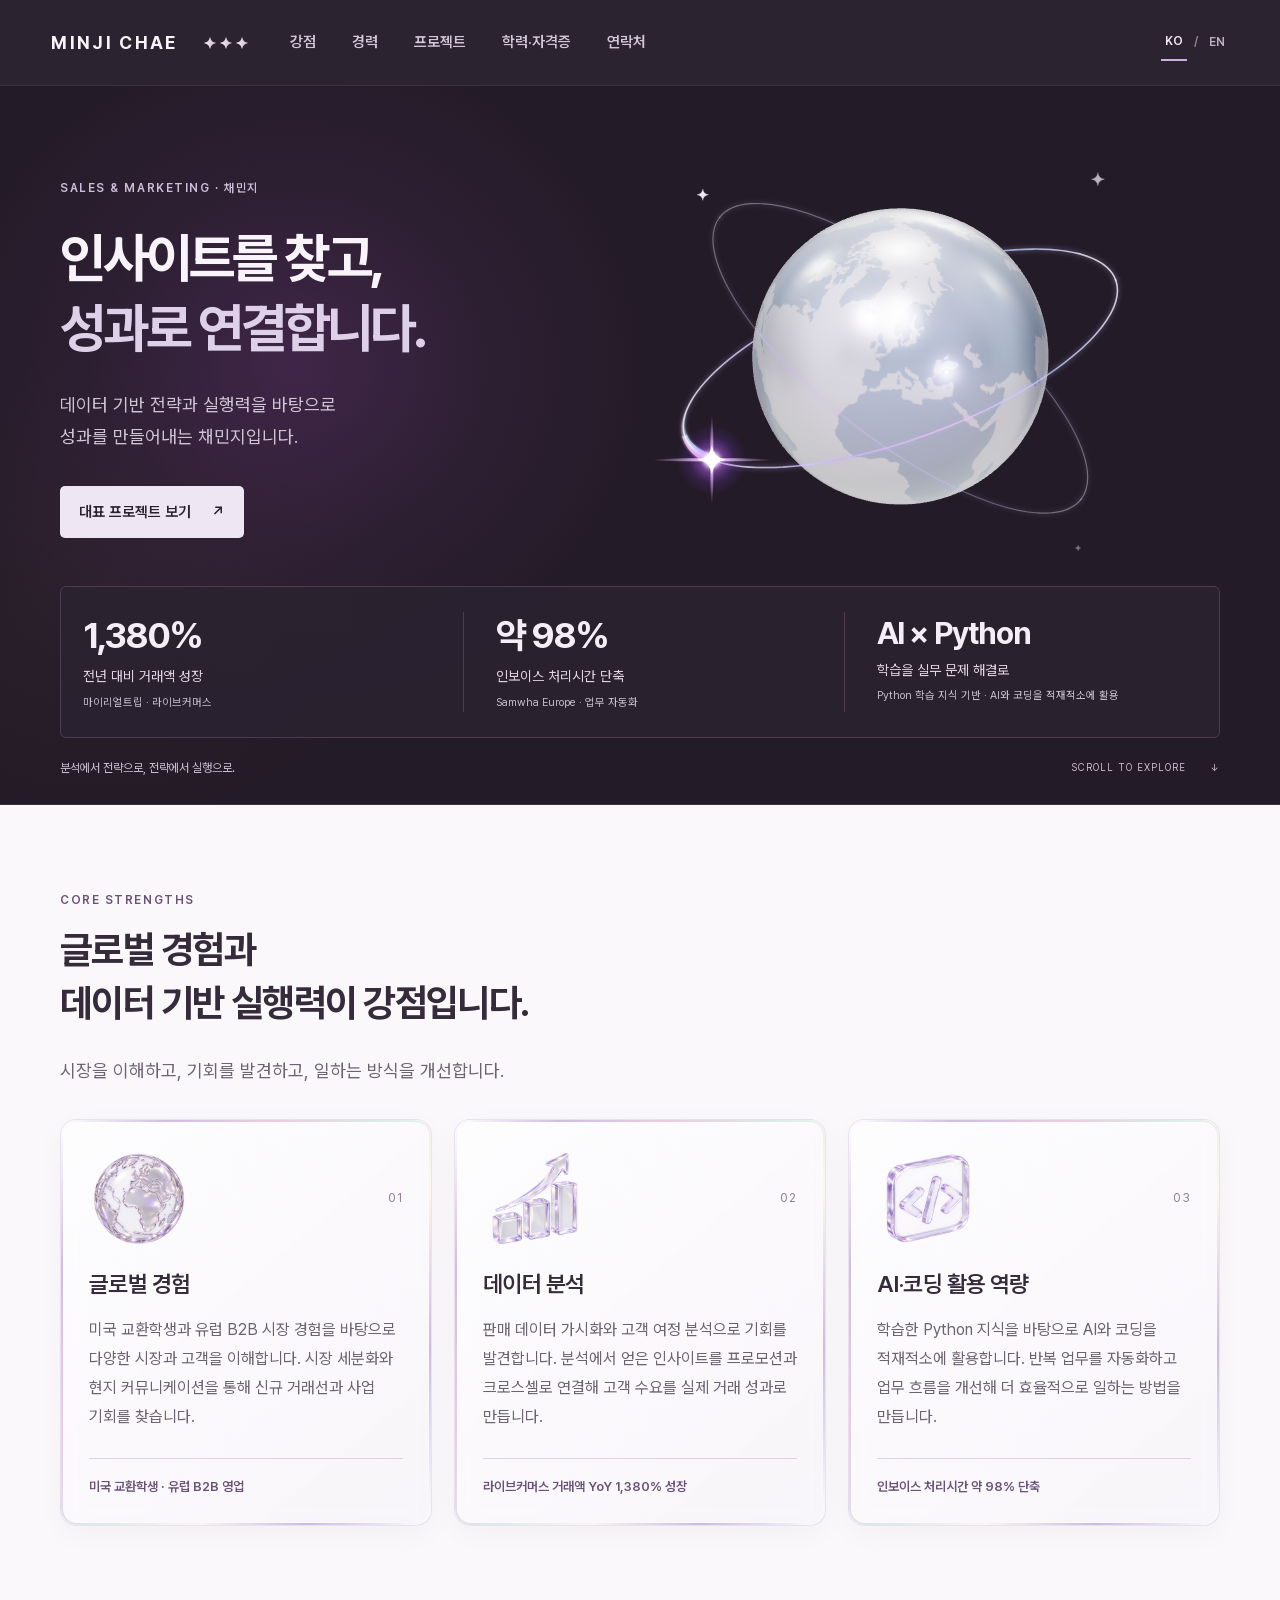
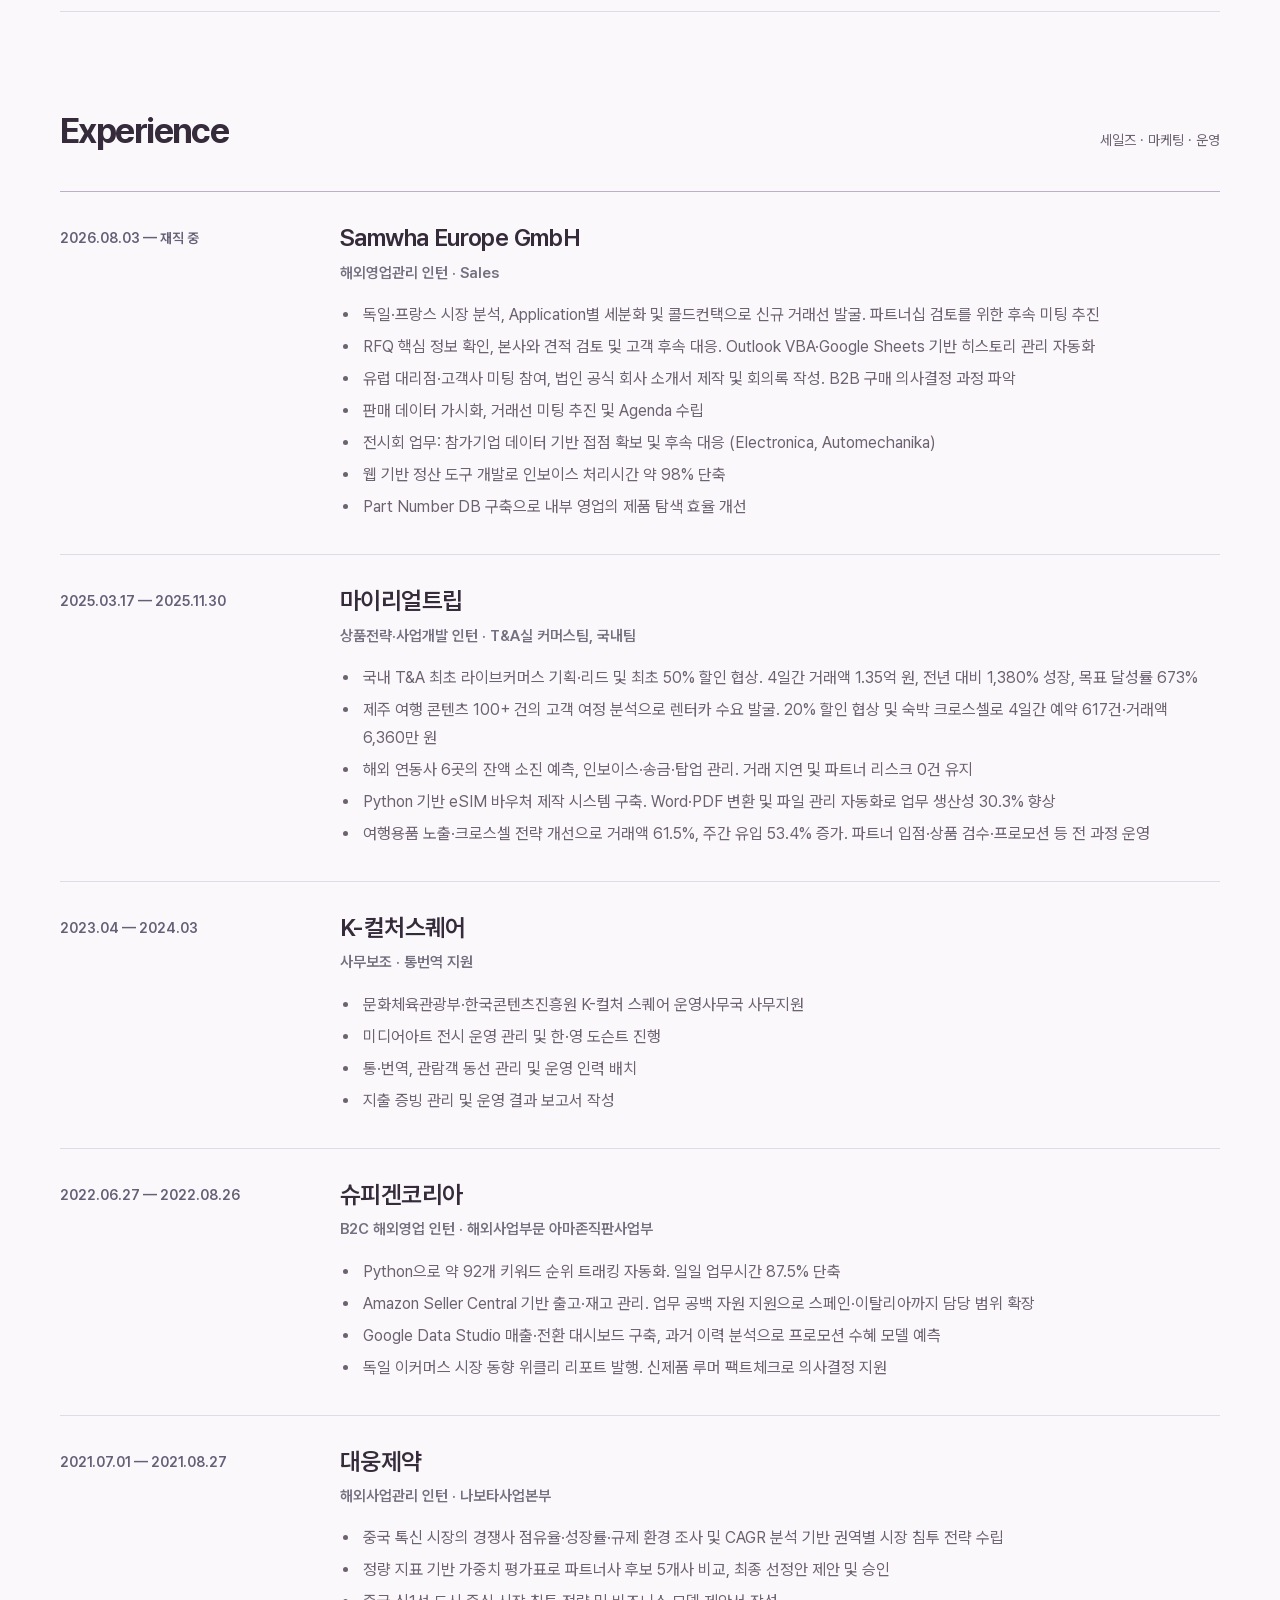
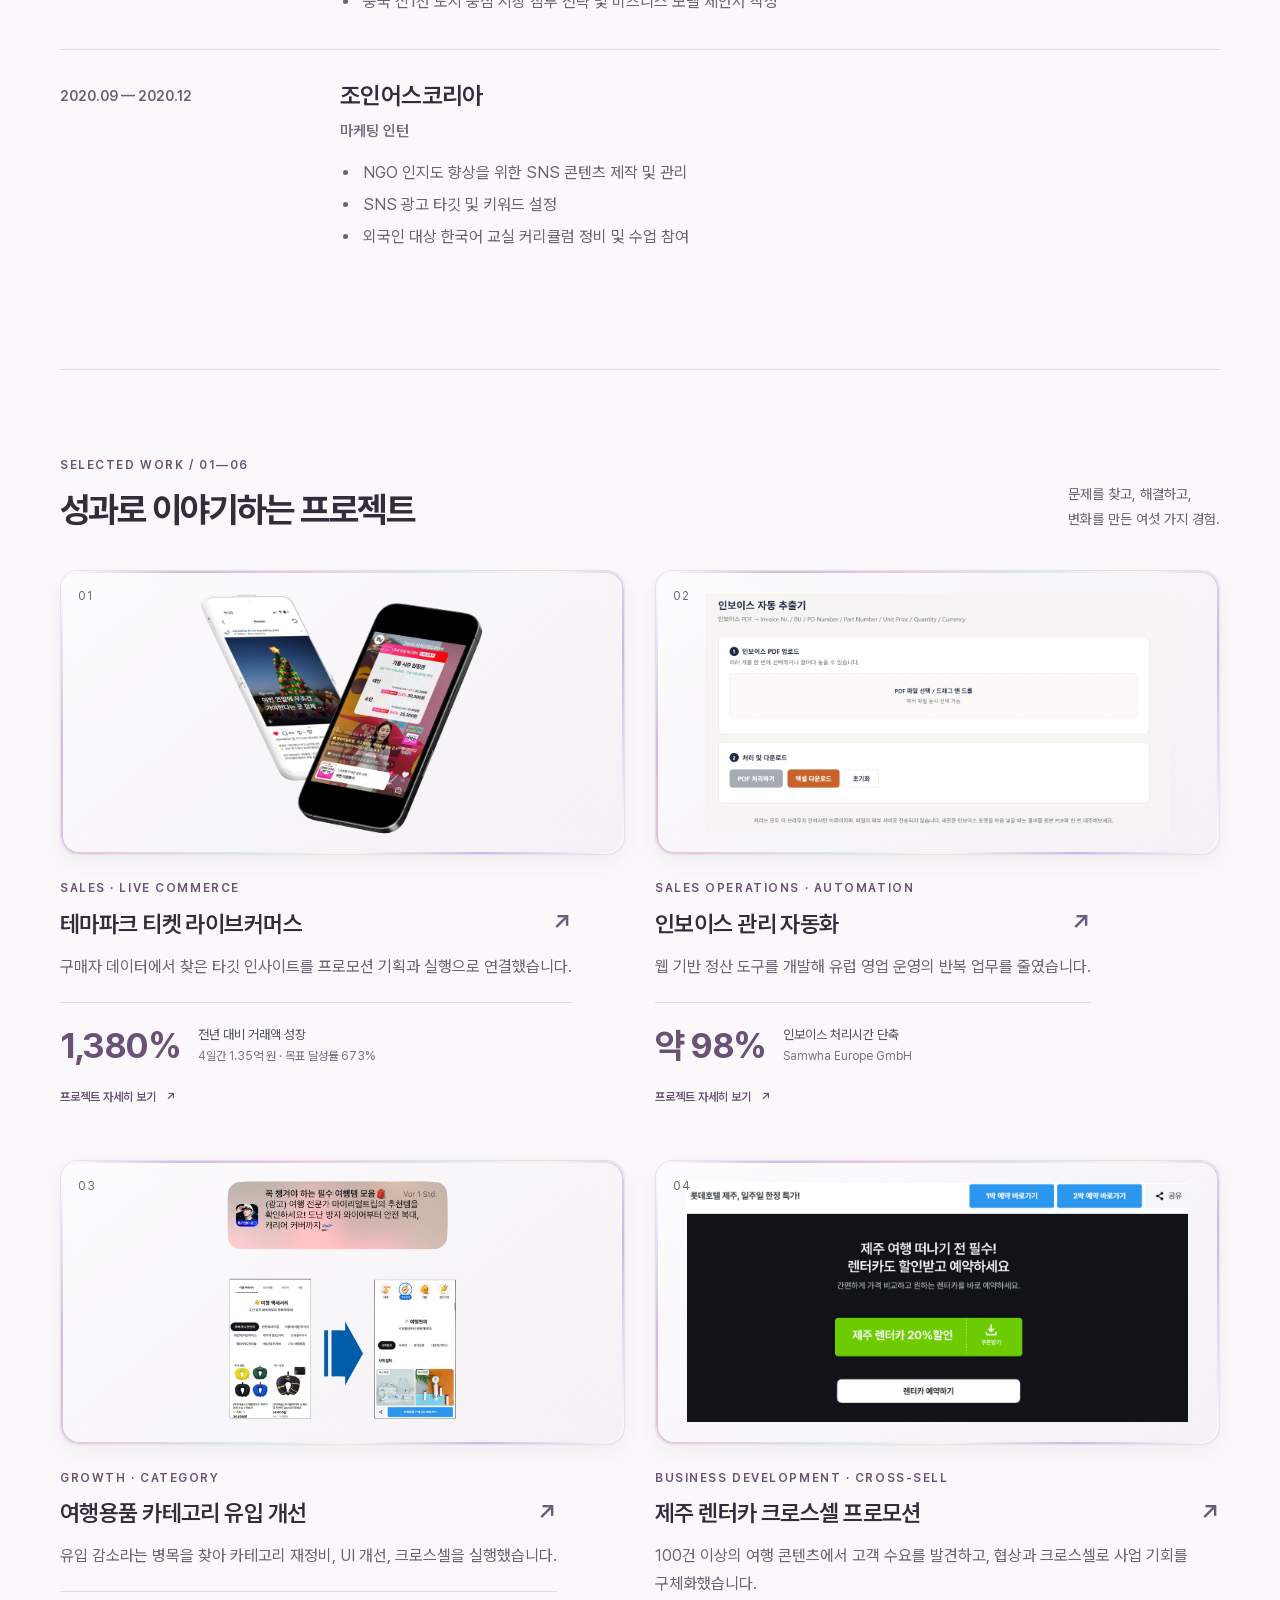
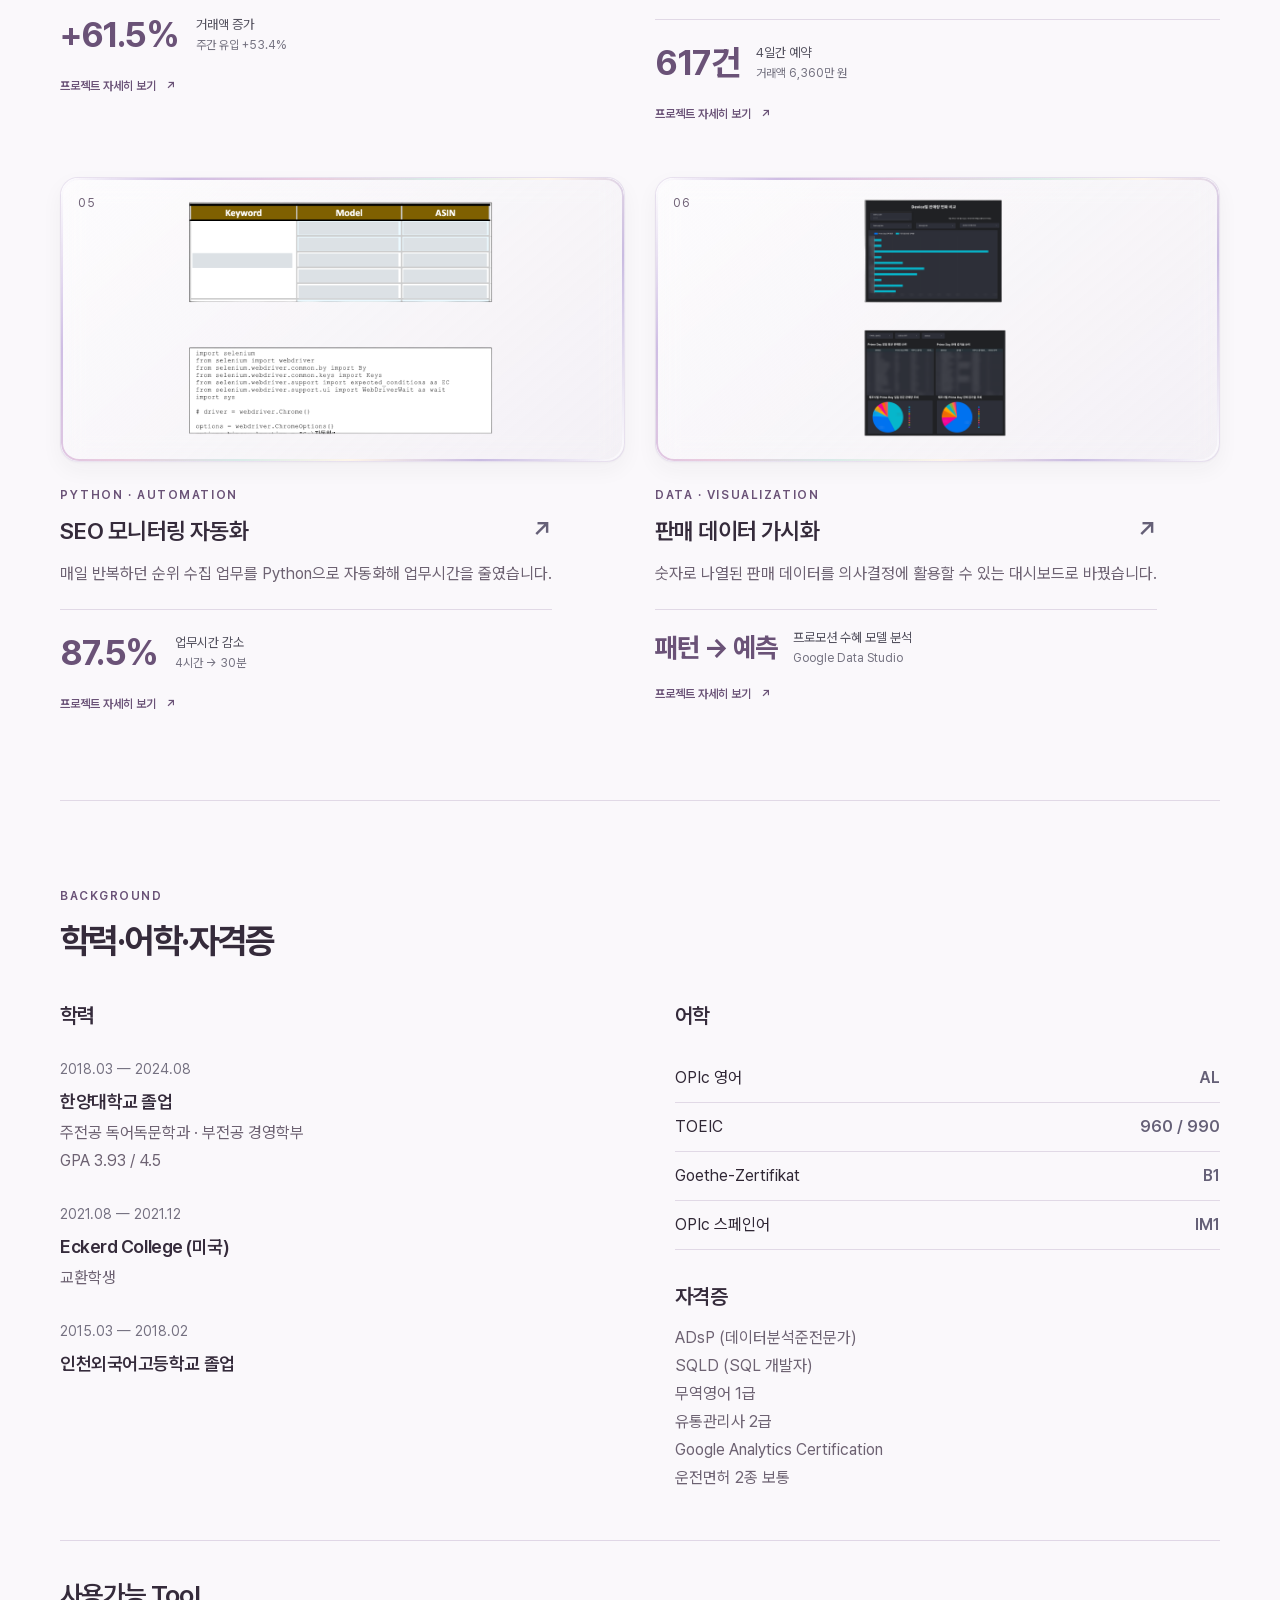
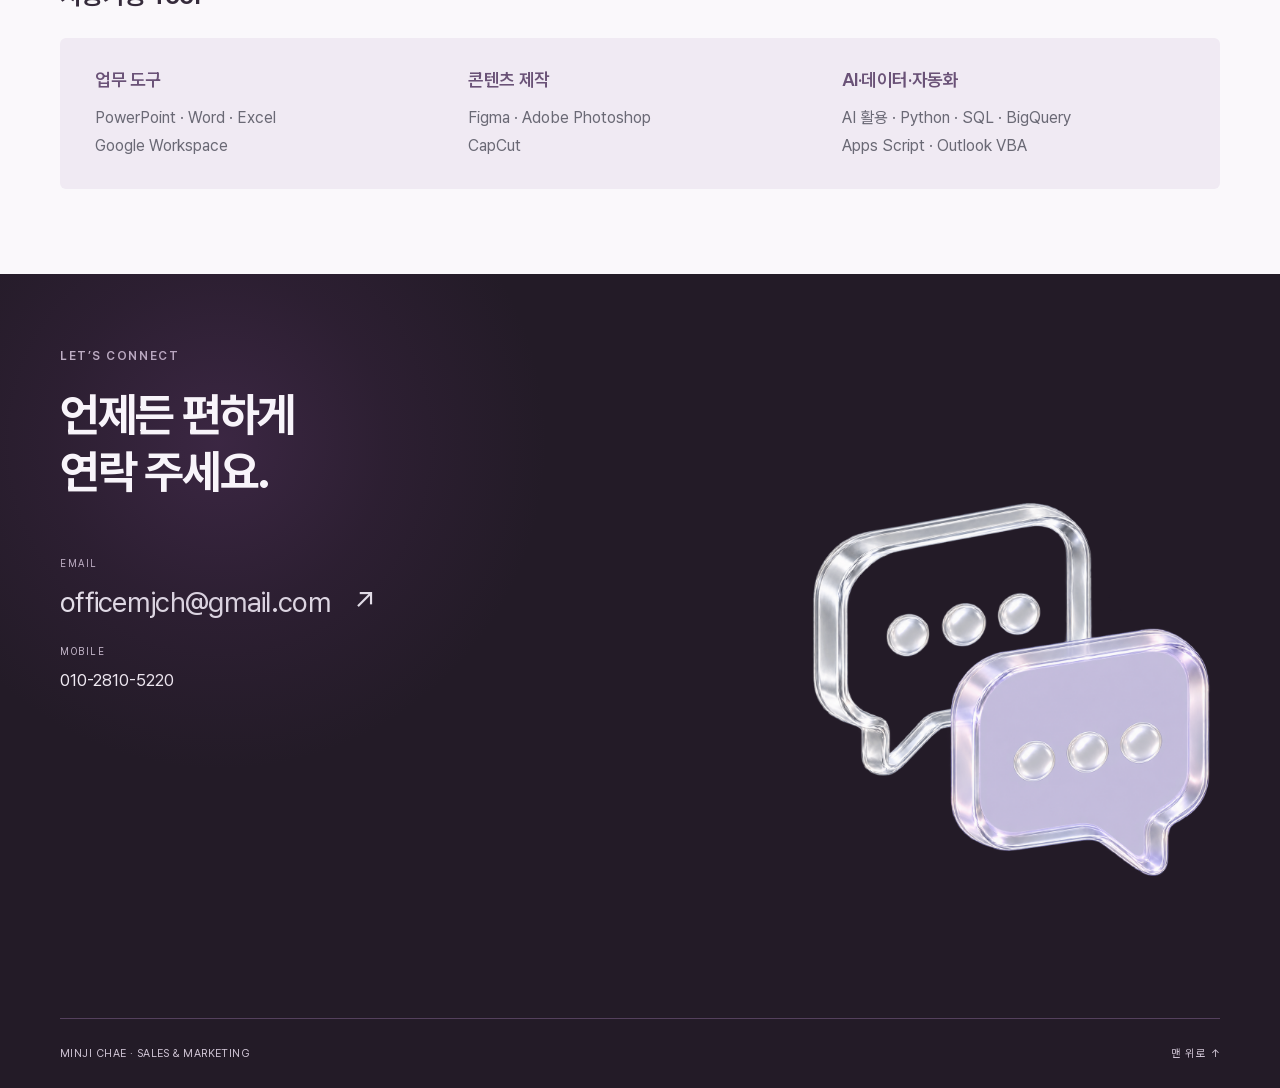
==== commit 203a2c49: "Update SEO Keyword from 50 to 92" ====
--- a/index.html
+++ b/index.html
@@ -1 +1 @@
-<!doctype html><html lang="ko"><head><meta charset="UTF-8"><meta name="viewport" content="width=device-width,initial-scale=1"><meta name="description" content="채민지의 세일즈·마케팅 포트폴리오. 데이터 기반 전략, 프로모션 기획, 업무 자동화 프로젝트를 소개합니다."><meta name="theme-color" content="#f6f6f8"><title>채민지 | Sales & Marketing Portfolio</title><link rel="preload" href="assets/PretendardVariable.woff2" as="font" type="font/woff2" crossorigin><link rel="stylesheet" href="styles.css"><meta property="og:type" content="website"><meta property="og:site_name" content="Minji Chae Portfolio"><meta property="og:title" content="채민지 | Sales &amp; Marketing Portfolio"><meta property="og:description" content="채민지의 세일즈·마케팅 포트폴리오. 데이터 기반 전략, 프로모션 기획, 업무 자동화 프로젝트를 소개합니다."><meta property="og:url" content="https://minjichaehere.github.io/portfolio/"><meta property="og:locale" content="ko_KR"><meta property="og:image" content="https://minjichaehere.github.io/portfolio/assets/portfolio-share-globe.png"><meta property="og:image:type" content="image/png"><meta property="og:image:width" content="790"><meta property="og:image:height" content="532"><meta property="og:image:alt" content="Globe with glowing star orbits on a dark plum background"><meta name="twitter:card" content="summary_large_image"><meta name="twitter:title" content="채민지 | Sales &amp; Marketing Portfolio"><meta name="twitter:description" content="채민지의 세일즈·마케팅 포트폴리오. 데이터 기반 전략, 프로모션 기획, 업무 자동화 프로젝트를 소개합니다."><meta name="twitter:image" content="https://minjichaehere.github.io/portfolio/assets/portfolio-share-globe.png"></head><body><a class="skip" href="#main">본문으로 바로가기</a><header><a class="brand" href="#home" aria-label="채민지 포트폴리오 처음으로">MINJI CHAE<svg class="brand-stars" width="48" height="18" viewBox="0 0 48 18" aria-hidden="true" focusable="false"><defs><linearGradient id="brandStarTone" x1="0" y1="0" x2="1" y2="0"><stop stop-color="#ffffff"/><stop offset=".5" stop-color="#e9dfef"/><stop offset="1" stop-color="#d2c5da"/></linearGradient><filter id="brandStarSoft" x="-40%" y="-40%" width="180%" height="180%"><feGaussianBlur stdDeviation=".65"/></filter><g id="brandStarTrio"><path d="M12 0 Q13.5 10.5 24 12 Q13.5 13.5 12 24 Q10.5 13.5 0 12 Q10.5 10.5 12 0Z" transform="translate(2 3) scale(.5)"/><path d="M12 0 Q13.5 10.5 24 12 Q13.5 13.5 12 24 Q10.5 13.5 0 12 Q10.5 10.5 12 0Z" transform="translate(18 3) scale(.5)"/><path d="M12 0 Q13.5 10.5 24 12 Q13.5 13.5 12 24 Q10.5 13.5 0 12 Q10.5 10.5 12 0Z" transform="translate(34 3) scale(.5)"/></g></defs><g fill="url(#brandStarTone)"><use href="#brandStarTrio" filter="url(#brandStarSoft)" opacity=".65"/><use href="#brandStarTrio" opacity=".85"/></g></svg></a><nav aria-label="주 메뉴"><a href="#about">강점</a><a href="#experience">경력</a><a href="#projects">프로젝트</a><a href="#qualifications">학력·자격증</a><a href="#contact">연락처</a></nav><div class="language-switch" aria-label="언어 선택"><a href="index.html" lang="ko" aria-current="page">KO</a><span>/</span><a href="en.html" lang="en">EN</a></div></header><main id="main"><section id="home" class="hero"><div class="hero-inner"><div class="hero-main"><div class="hero-text"><p class="eyebrow">SALES & MARKETING · 채민지</p><h1>인사이트를 찾고,<br><span>성과로 연결합니다.</span></h1><p class="hero-description">데이터 기반 전략과 실행력을 바탕으로<br class="desktop-break"> 성과를 만들어내는 채민지입니다.</p><div class="actions"><a class="btn primary" href="#projects">대표 프로젝트 보기 <span aria-hidden="true">↗</span></a></div></div></div><div class="hero-mobile-space" aria-hidden="true"><div class="hero-backdrop" aria-hidden="true"><div class="pearl-art"><img class="globe-fallback" src="assets/globe-static.png" alt="" width="640" height="640"></div></div></div><div class="hero-metrics" aria-label="주요 성과"><div><strong>1,380%</strong><p>전년 대비 거래액 성장</p><span>마이리얼트립 · 라이브커머스</span></div><div><strong>약 98%</strong><p>인보이스 처리시간 단축</p><span>Samwha Europe · 업무 자동화</span></div><div><strong class="ai-metric">AI × Python</strong><p>학습을 실무 문제 해결로</p><span>Python 학습 지식 기반 · AI와 코딩을 적재적소에 활용</span></div></div><div class="hero-bottom"><p>분석에서 전략으로, 전략에서 실행으로.</p><a href="#projects" aria-label="아래 대표 프로젝트로 이동">SCROLL TO EXPLORE <span aria-hidden="true">↓</span></a></div></div></section><div class="wrap"><section id="about" class="section about"><div class="section-heading"><div><p class="eyebrow">CORE STRENGTHS</p><h2>글로벌 경험과<br>데이터 기반 실행력이 강점입니다.</h2></div></div><p class="strength-intro">시장을 이해하고, 기회를 발견하고, 일하는 방식을 개선합니다.</p><div class="strength-cards"><article class="strength-card"><div class="strength-card-top"><img class="strength-icon" src="assets/strength-global-glass.png" alt="" width="100" height="100" loading="lazy"><span>01</span></div><h3>글로벌 경험</h3><p>미국 교환학생과 유럽 B2B 시장 경험을 바탕으로 다양한 시장과 고객을 이해합니다. 시장 세분화와 현지 커뮤니케이션을 통해 신규 거래선과 사업 기회를 찾습니다.</p><div class="strength-proof">미국 교환학생 · 유럽 B2B 영업</div></article><article class="strength-card"><div class="strength-card-top"><img class="strength-icon" src="assets/strength-data-glass.png" alt="" width="100" height="100" loading="lazy"><span>02</span></div><h3>데이터 분석</h3><p>판매 데이터 가시화와 고객 여정 분석으로 기회를 발견합니다. 분석에서 얻은 인사이트를 프로모션과 크로스셀로 연결해 고객 수요를 실제 거래 성과로 만듭니다.</p><div class="strength-proof">라이브커머스 거래액 YoY 1,380% 성장</div></article><article class="strength-card"><div class="strength-card-top"><img class="strength-icon" src="assets/strength-code-glass.png" alt="" width="100" height="100" loading="lazy"><span>03</span></div><h3>AI·코딩 활용 역량</h3><p>학습한 Python 지식을 바탕으로 AI와 코딩을 적재적소에 활용합니다. 반복 업무를 자동화하고 업무 흐름을 개선해 더 효율적으로 일하는 방법을 만듭니다.</p><div class="strength-proof">인보이스 처리시간 약 98% 단축</div></article></div></section><section id="experience" class="section"><div class="section-heading"><div><h2>Experience</h2></div><span class="section-aside">세일즈 · 마케팅 · 운영</span></div><div class="experience-list"><article class="experience-row"><p class="date">2026.08.03 — 재직 중</p><div><h3>Samwha Europe GmbH</h3><p class="job">해외영업관리 인턴 · Sales</p><ul><li>독일·프랑스 시장 분석, Application별 세분화 및 콜드컨택으로 신규 거래선 발굴. 파트너십 검토를 위한 후속 미팅 추진</li><li>RFQ 핵심 정보 확인, 본사와 견적 검토 및 고객 후속 대응. Outlook VBA·Google Sheets 기반 히스토리 관리 자동화</li><li>유럽 대리점·고객사 미팅 참여, 법인 공식 회사 소개서 제작 및 회의록 작성. B2B 구매 의사결정 과정 파악</li><li>판매 데이터 가시화, 거래선 미팅 추진 및 Agenda 수립</li><li>전시회 업무: 참가기업 데이터 기반 접점 확보 및 후속 대응 (Electronica, Automechanika)</li><li>웹 기반 정산 도구 개발로 인보이스 처리시간 약 98% 단축</li><li>Part Number DB 구축으로 내부 영업의 제품 탐색 효율 개선</li></ul></div></article><article class="experience-row"><p class="date">2025.03.17 — 2025.11.30</p><div><h3>마이리얼트립</h3><p class="job">상품전략·사업개발 인턴 · T&A실 커머스팀, 국내팀</p><ul><li>국내 T&A 최초 라이브커머스 기획·리드 및 최초 50% 할인 협상. 4일간 거래액 1.35억 원, 전년 대비 1,380% 성장, 목표 달성률 673%</li><li>제주 여행 콘텐츠 100+ 건의 고객 여정 분석으로 렌터카 수요 발굴. 20% 할인 협상 및 숙박 크로스셀로 4일간 예약 617건·거래액 6,360만 원</li><li>해외 연동사 6곳의 잔액 소진 예측, 인보이스·송금·탑업 관리. 거래 지연 및 파트너 리스크 0건 유지</li><li>Python 기반 eSIM 바우처 제작 시스템 구축. Word·PDF 변환 및 파일 관리 자동화로 업무 생산성 30.3% 향상</li><li>여행용품 노출·크로스셀 전략 개선으로 거래액 61.5%, 주간 유입 53.4% 증가. 파트너 입점·상품 검수·프로모션 등 전 과정 운영</li></ul></div></article><article class="experience-row"><p class="date">2023.04 — 2024.03</p><div><h3>K-컬처스퀘어</h3><p class="job">사무보조 · 통번역 지원</p><ul><li>문화체육관광부·한국콘텐츠진흥원 K-컬처 스퀘어 운영사무국 사무지원</li><li>미디어아트 전시 운영 관리 및 한·영 도슨트 진행</li><li>통·번역, 관람객 동선 관리 및 운영 인력 배치</li><li>지출 증빙 관리 및 운영 결과 보고서 작성</li></ul><p class="note"></p></div></article><article class="experience-row"><p class="date">2022.06.27 — 2022.08.26</p><div><h3>슈피겐코리아</h3><p class="job">B2C 해외영업 인턴 · 해외사업부문 아마존직판사업부</p><ul><li>Python으로 약 50개 키워드 순위 트래킹 자동화. 일일 업무시간 87.5% 단축</li><li>Amazon Seller Central 기반 출고·재고 관리. 업무 공백 자원 지원으로 스페인·이탈리아까지 담당 범위 확장</li><li>Google Data Studio 매출·전환 대시보드 구축, 과거 이력 분석으로 프로모션 수혜 모델 예측</li><li>독일 이커머스 시장 동향 위클리 리포트 발행. 신제품 루머 팩트체크로 의사결정 지원</li></ul></div></article><article class="experience-row"><p class="date">2021.07.01 — 2021.08.27</p><div><h3>대웅제약</h3><p class="job">해외사업관리 인턴 · 나보타사업본부</p><ul><li>중국 톡신 시장의 경쟁사 점유율·성장률·규제 환경 조사 및 CAGR 분석 기반 권역별 시장 침투 전략 수립</li><li>정량 지표 기반 가중치 평가표로 파트너사 후보 5개사 비교, 최종 선정안 제안 및 승인</li><li>중국 신1선 도시 중심 시장 침투 전략 및 비즈니스 모델 제안서 작성</li></ul></div></article><article class="experience-row"><p class="date">2020.09 — 2020.12</p><div><h3>조인어스코리아</h3><p class="job">마케팅 인턴</p><ul><li>NGO 인지도 향상을 위한 SNS 콘텐츠 제작 및 관리</li><li>SNS 광고 타깃 및 키워드 설정</li><li>외국인 대상 한국어 교실 커리큘럼 정비 및 수업 참여</li></ul><p class="note"></p></div></article></div></section><section id="projects" class="section"><div class="section-heading"><div><p class="eyebrow">SELECTED WORK / 01—06</p><h2>성과로 이야기하는 프로젝트</h2></div><p>문제를 찾고, 해결하고,<br>변화를 만든 여섯 가지 경험.</p></div><div class="project-grid"><button class="project-card" data-project="live" aria-haspopup="dialog"><div class="project-image live"><span class="project-no">01</span><span class="source-crop" style="--crop-ratio:780/660;--source-width:138.46154%;--source-left:-19.23077%;--source-top:-41.66667%"><img src="assets/live-cutout.png" alt="테마파크 SNS 콘텐츠와 라이브커머스 방송 화면" loading="lazy"></span></div><div class="project-copy"><p class="eyebrow">SALES · LIVE COMMERCE</p><h3>테마파크 티켓 라이브커머스<span aria-hidden="true">↗</span></h3><p>구매자 데이터에서 찾은 타깃 인사이트를 프로모션 기획과 실행으로 연결했습니다.</p><div class="card-result"><strong>1,380%</strong><span>전년 대비 거래액 성장<small>4일간 1.35억 원 · 목표 달성률 673%</small></span></div><span class="detail-link">프로젝트 자세히 보기 <span aria-hidden="true">↗</span></span></div></button><button class="project-card" data-project="invoice" aria-haspopup="dialog"><div class="project-image invoice"><span class="project-no">02</span><img src="assets/invoice-clean.png" alt="인보이스 PDF 자동 추출 및 엑셀 다운로드 도구 화면" loading="lazy"></div><div class="project-copy"><p class="eyebrow">SALES OPERATIONS · AUTOMATION</p><h3>인보이스 관리 자동화<span aria-hidden="true">↗</span></h3><p>웹 기반 정산 도구를 개발해 유럽 영업 운영의 반복 업무를 줄였습니다.</p><div class="card-result"><strong>약 98%</strong><span>인보이스 처리시간 단축<small>Samwha Europe GmbH</small></span></div><span class="detail-link">프로젝트 자세히 보기 <span aria-hidden="true">↗</span></span></div></button><button class="project-card" data-project="category" aria-haspopup="dialog"><div class="project-image category"><span class="project-no">03</span><span class="source-crop" style="--crop-ratio:830/860;--source-width:130.12048%;--source-left:-9.03614%;--source-top:-16.27907%"><img src="assets/category-cutout.png" alt="여행용품 카테고리 UI 개선 전후 화면" loading="lazy"></span></div><div class="project-copy"><p class="eyebrow">GROWTH · CATEGORY</p><h3>여행용품 카테고리 유입 개선<span aria-hidden="true">↗</span></h3><p>유입 감소라는 병목을 찾아 카테고리 재정비, UI 개선, 크로스셀을 실행했습니다.</p><div class="card-result"><strong>+61.5%</strong><span>거래액 증가<small>주간 유입 +53.4%</small></span></div><span class="detail-link">프로젝트 자세히 보기 <span aria-hidden="true">↗</span></span></div></button><button class="project-card" data-project="rental" aria-haspopup="dialog"><div class="project-image rental"><span class="project-no">04</span><img src="assets/jeju-hotel-coupon.png" alt="호텔 프로모션에 연계한 제주 렌터카 20% 할인 쿠폰" loading="lazy"></div><div class="project-copy"><p class="eyebrow">BUSINESS DEVELOPMENT · CROSS-SELL</p><h3>제주 렌터카 크로스셀 프로모션<span aria-hidden="true">↗</span></h3><p>100건 이상의 여행 콘텐츠에서 고객 수요를 발견하고, 협상과 크로스셀로 사업 기회를 구체화했습니다.</p><div class="card-result"><strong>617건</strong><span>4일간 예약<small>거래액 6,360만 원</small></span></div><span class="detail-link">프로젝트 자세히 보기 <span aria-hidden="true">↗</span></span></div></button><button class="project-card" data-project="seo" aria-haspopup="dialog"><div class="project-image seo"><span class="project-no">05</span><span class="source-crop" style="--crop-ratio:800/620;--source-width:135.00000%;--source-left:-18.12500%;--source-top:-37.90323%"><img src="assets/seo-redacted.png" alt="키워드별 ASIN 정리 표와 Python 자동화 프로그램 코드" loading="lazy"></span></div><div class="project-copy"><p class="eyebrow">PYTHON · AUTOMATION</p><h3>SEO 모니터링 자동화<span aria-hidden="true">↗</span></h3><p>매일 반복하던 순위 수집 업무를 Python으로 자동화해 업무시간을 줄였습니다.</p><div class="card-result"><strong>87.5%</strong><span>업무시간 감소<small>4시간 → 30분</small></span></div><span class="detail-link">프로젝트 자세히 보기 <span aria-hidden="true">↗</span></span></div></button><button class="project-card" data-project="data" aria-haspopup="dialog"><div class="project-image data"><span class="project-no">06</span><span class="source-crop" style="--crop-ratio:640/1035;--source-width:168.75000%;--source-left:-35.93750%;--source-top:-2.89855%"><img src="assets/spigen-dashboard-private.png" alt="프로모션 수혜 모델 분석용 판매 데이터 대시보드" loading="lazy"></span></div><div class="project-copy"><p class="eyebrow">DATA · VISUALIZATION</p><h3>판매 데이터 가시화<span aria-hidden="true">↗</span></h3><p>숫자로 나열된 판매 데이터를 의사결정에 활용할 수 있는 대시보드로 바꿨습니다.</p><div class="card-result"><strong>패턴 → 예측</strong><span>프로모션 수혜 모델 분석<small>Google Data Studio</small></span></div><span class="detail-link">프로젝트 자세히 보기 <span aria-hidden="true">↗</span></span></div></button></div></section><section id="qualifications" class="section qualifications"><div class="section-heading"><div><p class="eyebrow">BACKGROUND</p><h2>학력·어학·자격증</h2></div></div><div class="background-grid"><div><h3>학력</h3><article><span class="date">2018.03 — 2024.08</span><h4>한양대학교 졸업</h4><p>주전공 독어독문학과 · 부전공 경영학부<br>GPA 3.93 / 4.5</p></article><article><span class="date">2021.08 — 2021.12</span><h4>Eckerd College (미국)</h4><p>교환학생</p></article><article><span class="date">2015.03 — 2018.02</span><h4>인천외국어고등학교 졸업</h4></article></div><div><h3>어학</h3><dl><div><dt>OPIc 영어</dt><dd>AL</dd></div><div><dt>TOEIC</dt><dd>960 / 990</dd></div><div><dt>Goethe-Zertifikat</dt><dd>B1</dd></div><div><dt>OPIc 스페인어</dt><dd>IM1</dd></div></dl><h3 class="cert-title">자격증</h3><p>ADsP (데이터분석준전문가)<br>SQLD (SQL 개발자)<br>무역영어 1급<br>유통관리사 2급<br>Google Analytics Certification<br>운전면허 2종 보통</p></div></div><div class="available-tools"><h3 class="tools-heading">사용가능 Tool</h3><div class="skills"><div><h3>업무 도구</h3><p>PowerPoint · Word · Excel<br>Google Workspace</p></div><div><h3>콘텐츠 제작</h3><p>Figma · Adobe Photoshop<br>CapCut</p></div><div><h3>AI·데이터·자동화</h3><p>AI 활용 · Python · SQL · BigQuery<br>Apps Script · Outlook VBA</p></div></div></div></section></div><section id="contact" class="contact"><div class="wrap"><p class="eyebrow">LET’S CONNECT</p><h2>언제든 편하게<br>연락 주세요.</h2><div class="contact-grid"><div><span class="contact-label">EMAIL</span><a class="email" href="mailto:officemjch@gmail.com">officemjch@gmail.com <span aria-hidden="true">↗</span></a><span class="contact-label">MOBILE</span><a href="tel:+821028105220">010-2810-5220</a></div></div><div class="contact-art" aria-hidden="true"><img src="assets/contact-opal-rim.png" alt="" width="1024" height="1024" loading="lazy"></div><footer><span>MINJI CHAE · SALES & MARKETING</span><a href="#home">맨 위로 <span aria-hidden="true">↑</span></a></footer></div></section></main><dialog id="project-dialog" aria-labelledby="dialog-title"><div class="dialog-bar"><span>PROJECT DETAIL</span><button id="close-dialog" aria-label="프로젝트 상세 닫기">닫기 <span aria-hidden="true">×</span></button></div><div id="dialog-content"></div></dialog><script src="app.js"></script><script type="module" src="pearl.js"></script></body></html>+<!doctype html><html lang="ko"><head><meta charset="UTF-8"><meta name="viewport" content="width=device-width,initial-scale=1"><meta name="description" content="채민지의 세일즈·마케팅 포트폴리오. 데이터 기반 전략, 프로모션 기획, 업무 자동화 프로젝트를 소개합니다."><meta name="theme-color" content="#f6f6f8"><title>채민지 | Sales & Marketing Portfolio</title><link rel="preload" href="assets/PretendardVariable.woff2" as="font" type="font/woff2" crossorigin><link rel="stylesheet" href="styles.css"><meta property="og:type" content="website"><meta property="og:site_name" content="Minji Chae Portfolio"><meta property="og:title" content="채민지 | Sales &amp; Marketing Portfolio"><meta property="og:description" content="채민지의 세일즈·마케팅 포트폴리오. 데이터 기반 전략, 프로모션 기획, 업무 자동화 프로젝트를 소개합니다."><meta property="og:url" content="https://minjichaehere.github.io/portfolio/"><meta property="og:locale" content="ko_KR"><meta property="og:image" content="https://minjichaehere.github.io/portfolio/assets/portfolio-share-globe.png"><meta property="og:image:type" content="image/png"><meta property="og:image:width" content="790"><meta property="og:image:height" content="532"><meta property="og:image:alt" content="Globe with glowing star orbits on a dark plum background"><meta name="twitter:card" content="summary_large_image"><meta name="twitter:title" content="채민지 | Sales &amp; Marketing Portfolio"><meta name="twitter:description" content="채민지의 세일즈·마케팅 포트폴리오. 데이터 기반 전략, 프로모션 기획, 업무 자동화 프로젝트를 소개합니다."><meta name="twitter:image" content="https://minjichaehere.github.io/portfolio/assets/portfolio-share-globe.png"></head><body><a class="skip" href="#main">본문으로 바로가기</a><header><a class="brand" href="#home" aria-label="채민지 포트폴리오 처음으로">MINJI CHAE<svg class="brand-stars" width="48" height="18" viewBox="0 0 48 18" aria-hidden="true" focusable="false"><defs><linearGradient id="brandStarTone" x1="0" y1="0" x2="1" y2="0"><stop stop-color="#ffffff"/><stop offset=".5" stop-color="#e9dfef"/><stop offset="1" stop-color="#d2c5da"/></linearGradient><filter id="brandStarSoft" x="-40%" y="-40%" width="180%" height="180%"><feGaussianBlur stdDeviation=".65"/></filter><g id="brandStarTrio"><path d="M12 0 Q13.5 10.5 24 12 Q13.5 13.5 12 24 Q10.5 13.5 0 12 Q10.5 10.5 12 0Z" transform="translate(2 3) scale(.5)"/><path d="M12 0 Q13.5 10.5 24 12 Q13.5 13.5 12 24 Q10.5 13.5 0 12 Q10.5 10.5 12 0Z" transform="translate(18 3) scale(.5)"/><path d="M12 0 Q13.5 10.5 24 12 Q13.5 13.5 12 24 Q10.5 13.5 0 12 Q10.5 10.5 12 0Z" transform="translate(34 3) scale(.5)"/></g></defs><g fill="url(#brandStarTone)"><use href="#brandStarTrio" filter="url(#brandStarSoft)" opacity=".65"/><use href="#brandStarTrio" opacity=".85"/></g></svg></a><nav aria-label="주 메뉴"><a href="#about">강점</a><a href="#experience">경력</a><a href="#projects">프로젝트</a><a href="#qualifications">학력·자격증</a><a href="#contact">연락처</a></nav><div class="language-switch" aria-label="언어 선택"><a href="index.html" lang="ko" aria-current="page">KO</a><span>/</span><a href="en.html" lang="en">EN</a></div></header><main id="main"><section id="home" class="hero"><div class="hero-inner"><div class="hero-main"><div class="hero-text"><p class="eyebrow">SALES & MARKETING · 채민지</p><h1>인사이트를 찾고,<br><span>성과로 연결합니다.</span></h1><p class="hero-description">데이터 기반 전략과 실행력을 바탕으로<br class="desktop-break"> 성과를 만들어내는 채민지입니다.</p><div class="actions"><a class="btn primary" href="#projects">대표 프로젝트 보기 <span aria-hidden="true">↗</span></a></div></div></div><div class="hero-mobile-space" aria-hidden="true"><div class="hero-backdrop" aria-hidden="true"><div class="pearl-art"><img class="globe-fallback" src="assets/globe-static.png" alt="" width="640" height="640"></div></div></div><div class="hero-metrics" aria-label="주요 성과"><div><strong>1,380%</strong><p>전년 대비 거래액 성장</p><span>마이리얼트립 · 라이브커머스</span></div><div><strong>약 98%</strong><p>인보이스 처리시간 단축</p><span>Samwha Europe · 업무 자동화</span></div><div><strong class="ai-metric">AI × Python</strong><p>학습을 실무 문제 해결로</p><span>Python 학습 지식 기반 · AI와 코딩을 적재적소에 활용</span></div></div><div class="hero-bottom"><p>분석에서 전략으로, 전략에서 실행으로.</p><a href="#projects" aria-label="아래 대표 프로젝트로 이동">SCROLL TO EXPLORE <span aria-hidden="true">↓</span></a></div></div></section><div class="wrap"><section id="about" class="section about"><div class="section-heading"><div><p class="eyebrow">CORE STRENGTHS</p><h2>글로벌 경험과<br>데이터 기반 실행력이 강점입니다.</h2></div></div><p class="strength-intro">시장을 이해하고, 기회를 발견하고, 일하는 방식을 개선합니다.</p><div class="strength-cards"><article class="strength-card"><div class="strength-card-top"><img class="strength-icon" src="assets/strength-global-glass.png" alt="" width="100" height="100" loading="lazy"><span>01</span></div><h3>글로벌 경험</h3><p>미국 교환학생과 유럽 B2B 시장 경험을 바탕으로 다양한 시장과 고객을 이해합니다. 시장 세분화와 현지 커뮤니케이션을 통해 신규 거래선과 사업 기회를 찾습니다.</p><div class="strength-proof">미국 교환학생 · 유럽 B2B 영업</div></article><article class="strength-card"><div class="strength-card-top"><img class="strength-icon" src="assets/strength-data-glass.png" alt="" width="100" height="100" loading="lazy"><span>02</span></div><h3>데이터 분석</h3><p>판매 데이터 가시화와 고객 여정 분석으로 기회를 발견합니다. 분석에서 얻은 인사이트를 프로모션과 크로스셀로 연결해 고객 수요를 실제 거래 성과로 만듭니다.</p><div class="strength-proof">라이브커머스 거래액 YoY 1,380% 성장</div></article><article class="strength-card"><div class="strength-card-top"><img class="strength-icon" src="assets/strength-code-glass.png" alt="" width="100" height="100" loading="lazy"><span>03</span></div><h3>AI·코딩 활용 역량</h3><p>학습한 Python 지식을 바탕으로 AI와 코딩을 적재적소에 활용합니다. 반복 업무를 자동화하고 업무 흐름을 개선해 더 효율적으로 일하는 방법을 만듭니다.</p><div class="strength-proof">인보이스 처리시간 약 98% 단축</div></article></div></section><section id="experience" class="section"><div class="section-heading"><div><h2>Experience</h2></div><span class="section-aside">세일즈 · 마케팅 · 운영</span></div><div class="experience-list"><article class="experience-row"><p class="date">2026.08.03 — 재직 중</p><div><h3>Samwha Europe GmbH</h3><p class="job">해외영업관리 인턴 · Sales</p><ul><li>독일·프랑스 시장 분석, Application별 세분화 및 콜드컨택으로 신규 거래선 발굴. 파트너십 검토를 위한 후속 미팅 추진</li><li>RFQ 핵심 정보 확인, 본사와 견적 검토 및 고객 후속 대응. Outlook VBA·Google Sheets 기반 히스토리 관리 자동화</li><li>유럽 대리점·고객사 미팅 참여, 법인 공식 회사 소개서 제작 및 회의록 작성. B2B 구매 의사결정 과정 파악</li><li>판매 데이터 가시화, 거래선 미팅 추진 및 Agenda 수립</li><li>전시회 업무: 참가기업 데이터 기반 접점 확보 및 후속 대응 (Electronica, Automechanika)</li><li>웹 기반 정산 도구 개발로 인보이스 처리시간 약 98% 단축</li><li>Part Number DB 구축으로 내부 영업의 제품 탐색 효율 개선</li></ul></div></article><article class="experience-row"><p class="date">2025.03.17 — 2025.11.30</p><div><h3>마이리얼트립</h3><p class="job">상품전략·사업개발 인턴 · T&A실 커머스팀, 국내팀</p><ul><li>국내 T&A 최초 라이브커머스 기획·리드 및 최초 50% 할인 협상. 4일간 거래액 1.35억 원, 전년 대비 1,380% 성장, 목표 달성률 673%</li><li>제주 여행 콘텐츠 100+ 건의 고객 여정 분석으로 렌터카 수요 발굴. 20% 할인 협상 및 숙박 크로스셀로 4일간 예약 617건·거래액 6,360만 원</li><li>해외 연동사 6곳의 잔액 소진 예측, 인보이스·송금·탑업 관리. 거래 지연 및 파트너 리스크 0건 유지</li><li>Python 기반 eSIM 바우처 제작 시스템 구축. Word·PDF 변환 및 파일 관리 자동화로 업무 생산성 30.3% 향상</li><li>여행용품 노출·크로스셀 전략 개선으로 거래액 61.5%, 주간 유입 53.4% 증가. 파트너 입점·상품 검수·프로모션 등 전 과정 운영</li></ul></div></article><article class="experience-row"><p class="date">2023.04 — 2024.03</p><div><h3>K-컬처스퀘어</h3><p class="job">사무보조 · 통번역 지원</p><ul><li>문화체육관광부·한국콘텐츠진흥원 K-컬처 스퀘어 운영사무국 사무지원</li><li>미디어아트 전시 운영 관리 및 한·영 도슨트 진행</li><li>통·번역, 관람객 동선 관리 및 운영 인력 배치</li><li>지출 증빙 관리 및 운영 결과 보고서 작성</li></ul><p class="note"></p></div></article><article class="experience-row"><p class="date">2022.06.27 — 2022.08.26</p><div><h3>슈피겐코리아</h3><p class="job">B2C 해외영업 인턴 · 해외사업부문 아마존직판사업부</p><ul><li>Python으로 약 92개 키워드 순위 트래킹 자동화. 일일 업무시간 87.5% 단축</li><li>Amazon Seller Central 기반 출고·재고 관리. 업무 공백 자원 지원으로 스페인·이탈리아까지 담당 범위 확장</li><li>Google Data Studio 매출·전환 대시보드 구축, 과거 이력 분석으로 프로모션 수혜 모델 예측</li><li>독일 이커머스 시장 동향 위클리 리포트 발행. 신제품 루머 팩트체크로 의사결정 지원</li></ul></div></article><article class="experience-row"><p class="date">2021.07.01 — 2021.08.27</p><div><h3>대웅제약</h3><p class="job">해외사업관리 인턴 · 나보타사업본부</p><ul><li>중국 톡신 시장의 경쟁사 점유율·성장률·규제 환경 조사 및 CAGR 분석 기반 권역별 시장 침투 전략 수립</li><li>정량 지표 기반 가중치 평가표로 파트너사 후보 5개사 비교, 최종 선정안 제안 및 승인</li><li>중국 신1선 도시 중심 시장 침투 전략 및 비즈니스 모델 제안서 작성</li></ul></div></article><article class="experience-row"><p class="date">2020.09 — 2020.12</p><div><h3>조인어스코리아</h3><p class="job">마케팅 인턴</p><ul><li>NGO 인지도 향상을 위한 SNS 콘텐츠 제작 및 관리</li><li>SNS 광고 타깃 및 키워드 설정</li><li>외국인 대상 한국어 교실 커리큘럼 정비 및 수업 참여</li></ul><p class="note"></p></div></article></div></section><section id="projects" class="section"><div class="section-heading"><div><p class="eyebrow">SELECTED WORK / 01—06</p><h2>성과로 이야기하는 프로젝트</h2></div><p>문제를 찾고, 해결하고,<br>변화를 만든 여섯 가지 경험.</p></div><div class="project-grid"><button class="project-card" data-project="live" aria-haspopup="dialog"><div class="project-image live"><span class="project-no">01</span><span class="source-crop" style="--crop-ratio:780/660;--source-width:138.46154%;--source-left:-19.23077%;--source-top:-41.66667%"><img src="assets/live-cutout.png" alt="테마파크 SNS 콘텐츠와 라이브커머스 방송 화면" loading="lazy"></span></div><div class="project-copy"><p class="eyebrow">SALES · LIVE COMMERCE</p><h3>테마파크 티켓 라이브커머스<span aria-hidden="true">↗</span></h3><p>구매자 데이터에서 찾은 타깃 인사이트를 프로모션 기획과 실행으로 연결했습니다.</p><div class="card-result"><strong>1,380%</strong><span>전년 대비 거래액 성장<small>4일간 1.35억 원 · 목표 달성률 673%</small></span></div><span class="detail-link">프로젝트 자세히 보기 <span aria-hidden="true">↗</span></span></div></button><button class="project-card" data-project="invoice" aria-haspopup="dialog"><div class="project-image invoice"><span class="project-no">02</span><img src="assets/invoice-clean.png" alt="인보이스 PDF 자동 추출 및 엑셀 다운로드 도구 화면" loading="lazy"></div><div class="project-copy"><p class="eyebrow">SALES OPERATIONS · AUTOMATION</p><h3>인보이스 관리 자동화<span aria-hidden="true">↗</span></h3><p>웹 기반 정산 도구를 개발해 유럽 영업 운영의 반복 업무를 줄였습니다.</p><div class="card-result"><strong>약 98%</strong><span>인보이스 처리시간 단축<small>Samwha Europe GmbH</small></span></div><span class="detail-link">프로젝트 자세히 보기 <span aria-hidden="true">↗</span></span></div></button><button class="project-card" data-project="category" aria-haspopup="dialog"><div class="project-image category"><span class="project-no">03</span><span class="source-crop" style="--crop-ratio:830/860;--source-width:130.12048%;--source-left:-9.03614%;--source-top:-16.27907%"><img src="assets/category-cutout.png" alt="여행용품 카테고리 UI 개선 전후 화면" loading="lazy"></span></div><div class="project-copy"><p class="eyebrow">GROWTH · CATEGORY</p><h3>여행용품 카테고리 유입 개선<span aria-hidden="true">↗</span></h3><p>유입 감소라는 병목을 찾아 카테고리 재정비, UI 개선, 크로스셀을 실행했습니다.</p><div class="card-result"><strong>+61.5%</strong><span>거래액 증가<small>주간 유입 +53.4%</small></span></div><span class="detail-link">프로젝트 자세히 보기 <span aria-hidden="true">↗</span></span></div></button><button class="project-card" data-project="rental" aria-haspopup="dialog"><div class="project-image rental"><span class="project-no">04</span><img src="assets/jeju-hotel-coupon.png" alt="호텔 프로모션에 연계한 제주 렌터카 20% 할인 쿠폰" loading="lazy"></div><div class="project-copy"><p class="eyebrow">BUSINESS DEVELOPMENT · CROSS-SELL</p><h3>제주 렌터카 크로스셀 프로모션<span aria-hidden="true">↗</span></h3><p>100건 이상의 여행 콘텐츠에서 고객 수요를 발견하고, 협상과 크로스셀로 사업 기회를 구체화했습니다.</p><div class="card-result"><strong>617건</strong><span>4일간 예약<small>거래액 6,360만 원</small></span></div><span class="detail-link">프로젝트 자세히 보기 <span aria-hidden="true">↗</span></span></div></button><button class="project-card" data-project="seo" aria-haspopup="dialog"><div class="project-image seo"><span class="project-no">05</span><span class="source-crop" style="--crop-ratio:800/620;--source-width:135.00000%;--source-left:-18.12500%;--source-top:-37.90323%"><img src="assets/seo-redacted.png" alt="키워드별 ASIN 정리 표와 Python 자동화 프로그램 코드" loading="lazy"></span></div><div class="project-copy"><p class="eyebrow">PYTHON · AUTOMATION</p><h3>SEO 모니터링 자동화<span aria-hidden="true">↗</span></h3><p>매일 반복하던 순위 수집 업무를 Python으로 자동화해 업무시간을 줄였습니다.</p><div class="card-result"><strong>87.5%</strong><span>업무시간 감소<small>4시간 → 30분</small></span></div><span class="detail-link">프로젝트 자세히 보기 <span aria-hidden="true">↗</span></span></div></button><button class="project-card" data-project="data" aria-haspopup="dialog"><div class="project-image data"><span class="project-no">06</span><span class="source-crop" style="--crop-ratio:640/1035;--source-width:168.75000%;--source-left:-35.93750%;--source-top:-2.89855%"><img src="assets/spigen-dashboard-private.png" alt="프로모션 수혜 모델 분석용 판매 데이터 대시보드" loading="lazy"></span></div><div class="project-copy"><p class="eyebrow">DATA · VISUALIZATION</p><h3>판매 데이터 가시화<span aria-hidden="true">↗</span></h3><p>숫자로 나열된 판매 데이터를 의사결정에 활용할 수 있는 대시보드로 바꿨습니다.</p><div class="card-result"><strong>패턴 → 예측</strong><span>프로모션 수혜 모델 분석<small>Google Data Studio</small></span></div><span class="detail-link">프로젝트 자세히 보기 <span aria-hidden="true">↗</span></span></div></button></div></section><section id="qualifications" class="section qualifications"><div class="section-heading"><div><p class="eyebrow">BACKGROUND</p><h2>학력·어학·자격증</h2></div></div><div class="background-grid"><div><h3>학력</h3><article><span class="date">2018.03 — 2024.08</span><h4>한양대학교 졸업</h4><p>주전공 독어독문학과 · 부전공 경영학부<br>GPA 3.93 / 4.5</p></article><article><span class="date">2021.08 — 2021.12</span><h4>Eckerd College (미국)</h4><p>교환학생</p></article><article><span class="date">2015.03 — 2018.02</span><h4>인천외국어고등학교 졸업</h4></article></div><div><h3>어학</h3><dl><div><dt>OPIc 영어</dt><dd>AL</dd></div><div><dt>TOEIC</dt><dd>960 / 990</dd></div><div><dt>Goethe-Zertifikat</dt><dd>B1</dd></div><div><dt>OPIc 스페인어</dt><dd>IM1</dd></div></dl><h3 class="cert-title">자격증</h3><p>ADsP (데이터분석준전문가)<br>SQLD (SQL 개발자)<br>무역영어 1급<br>유통관리사 2급<br>Google Analytics Certification<br>운전면허 2종 보통</p></div></div><div class="available-tools"><h3 class="tools-heading">사용가능 Tool</h3><div class="skills"><div><h3>업무 도구</h3><p>PowerPoint · Word · Excel<br>Google Workspace</p></div><div><h3>콘텐츠 제작</h3><p>Figma · Adobe Photoshop<br>CapCut</p></div><div><h3>AI·데이터·자동화</h3><p>AI 활용 · Python · SQL · BigQuery<br>Apps Script · Outlook VBA</p></div></div></div></section></div><section id="contact" class="contact"><div class="wrap"><p class="eyebrow">LET’S CONNECT</p><h2>언제든 편하게<br>연락 주세요.</h2><div class="contact-grid"><div><span class="contact-label">EMAIL</span><a class="email" href="mailto:officemjch@gmail.com">officemjch@gmail.com <span aria-hidden="true">↗</span></a><span class="contact-label">MOBILE</span><a href="tel:+821028105220">010-2810-5220</a></div></div><div class="contact-art" aria-hidden="true"><img src="assets/contact-opal-rim.png" alt="" width="1024" height="1024" loading="lazy"></div><footer><span>MINJI CHAE · SALES & MARKETING</span><a href="#home">맨 위로 <span aria-hidden="true">↑</span></a></footer></div></section></main><dialog id="project-dialog" aria-labelledby="dialog-title"><div class="dialog-bar"><span>PROJECT DETAIL</span><button id="close-dialog" aria-label="프로젝트 상세 닫기">닫기 <span aria-hidden="true">×</span></button></div><div id="dialog-content"></div></dialog><script src="app.js"></script><script type="module" src="pearl.js"></script></body></html>
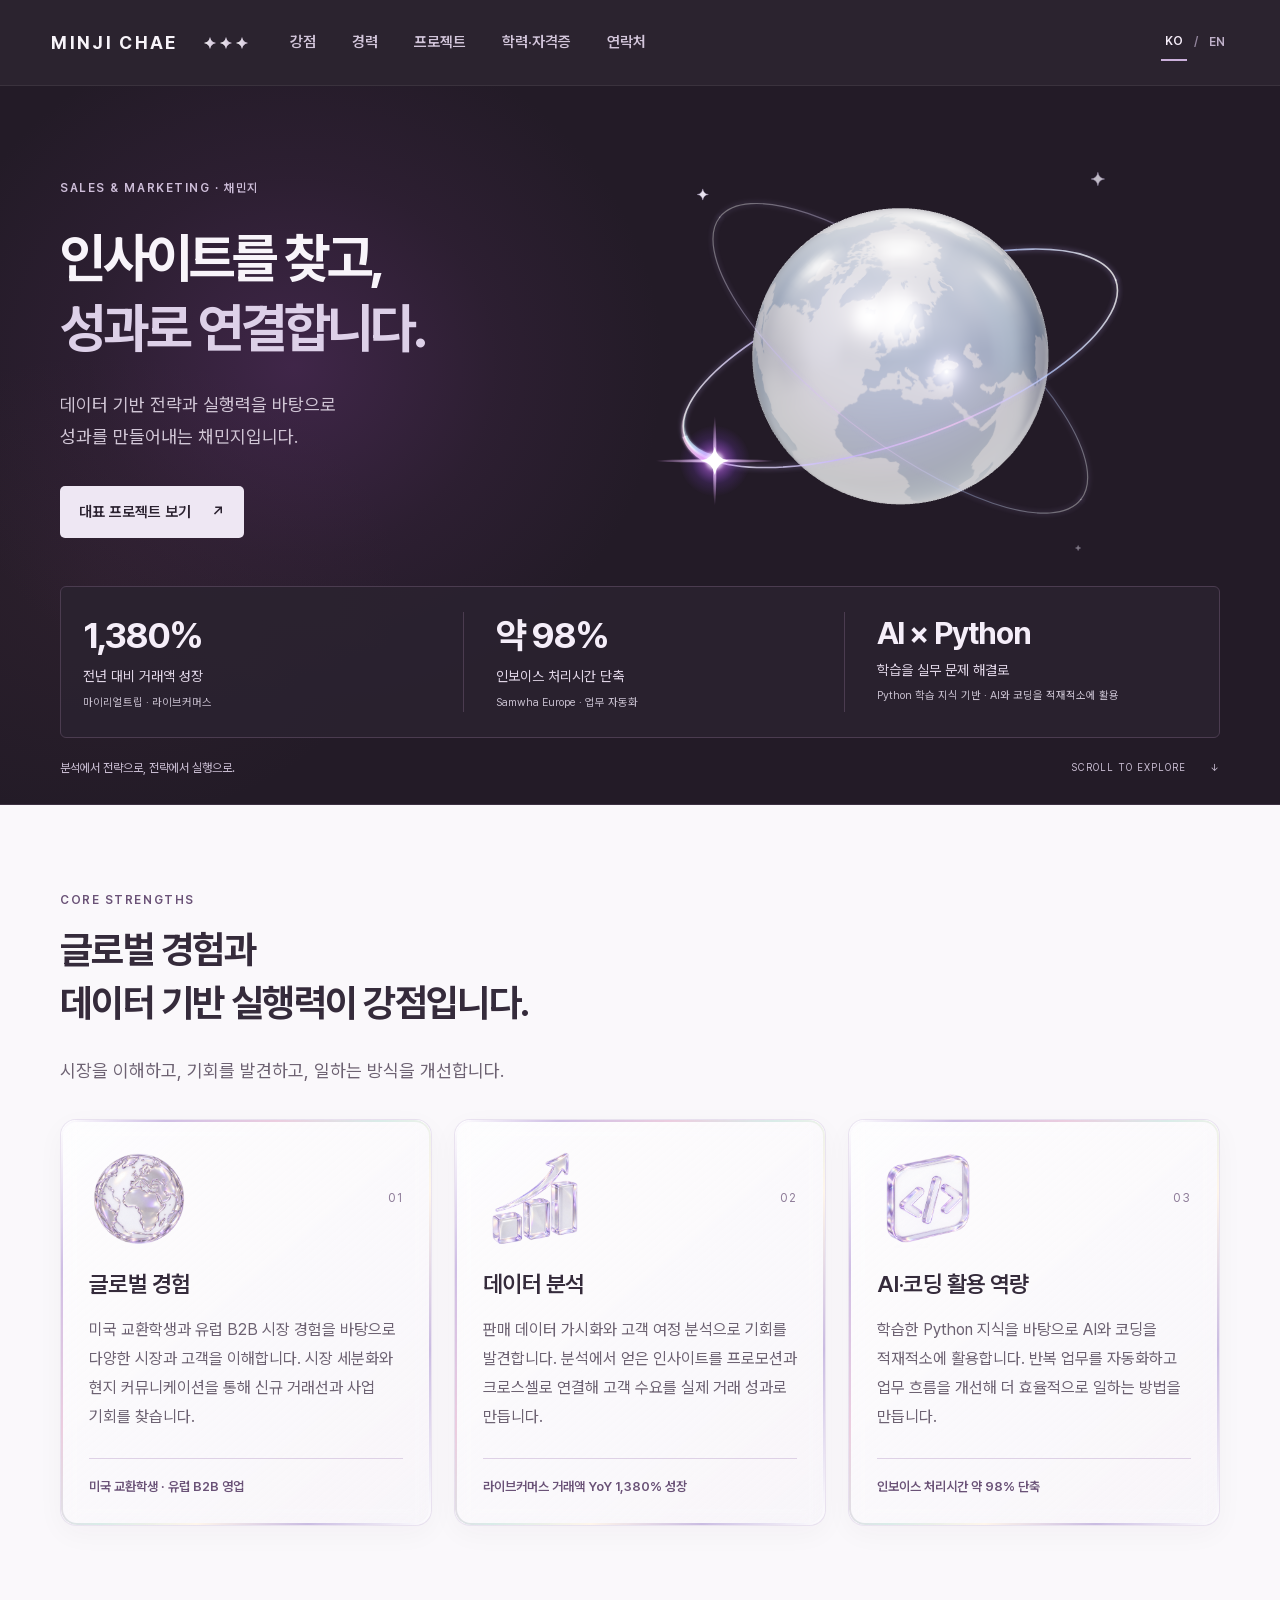
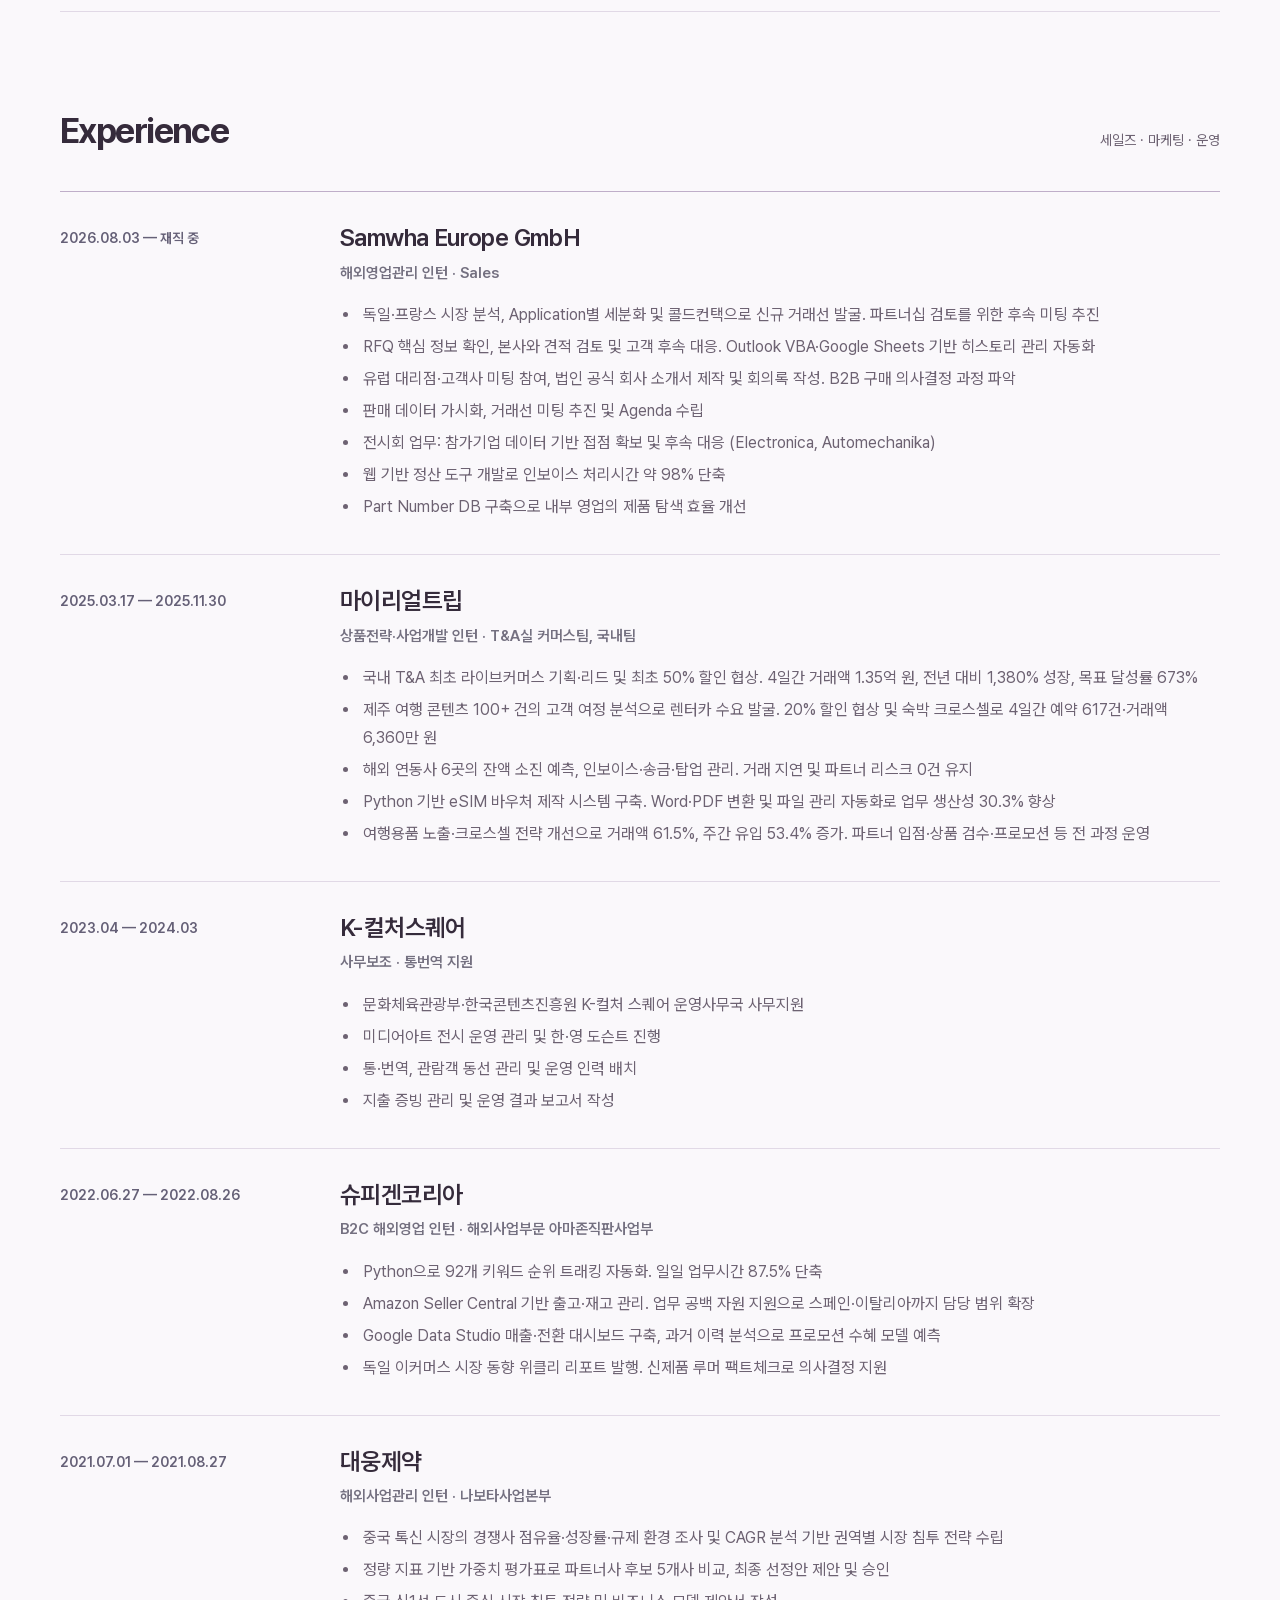
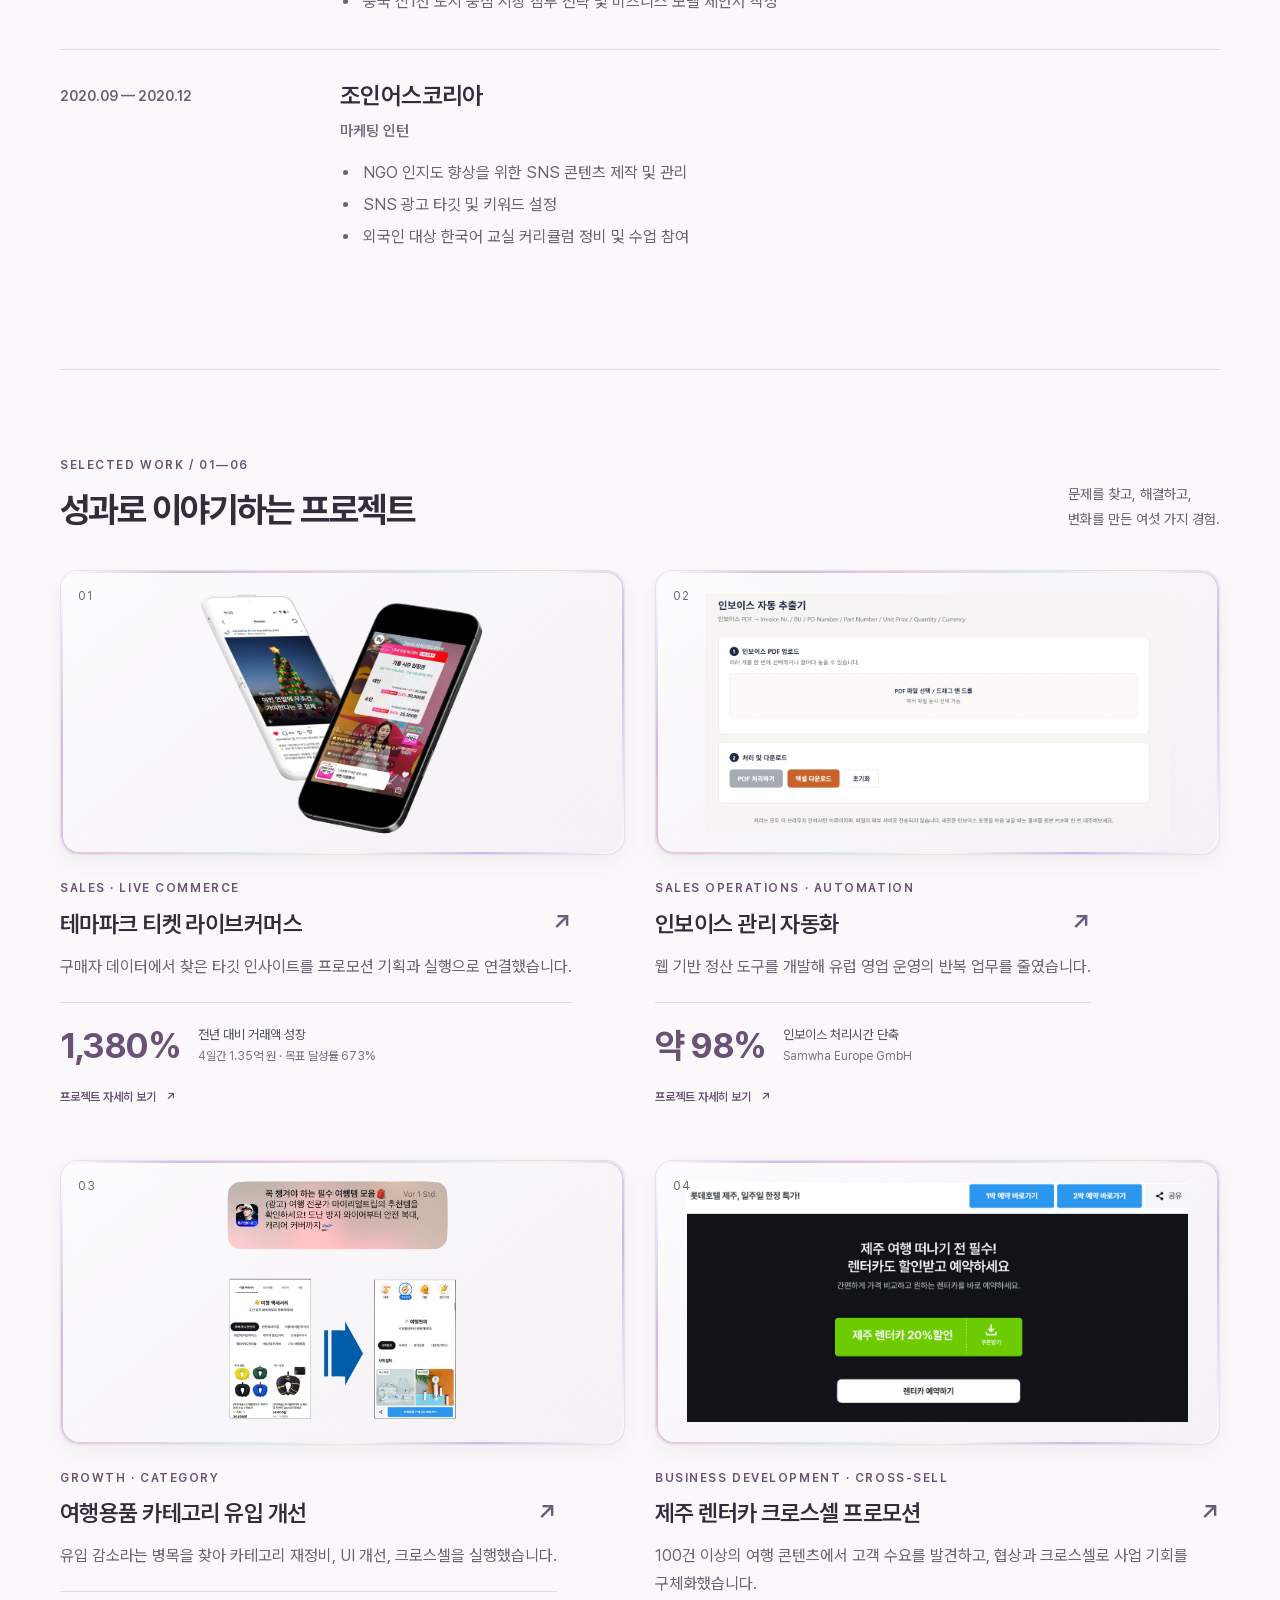
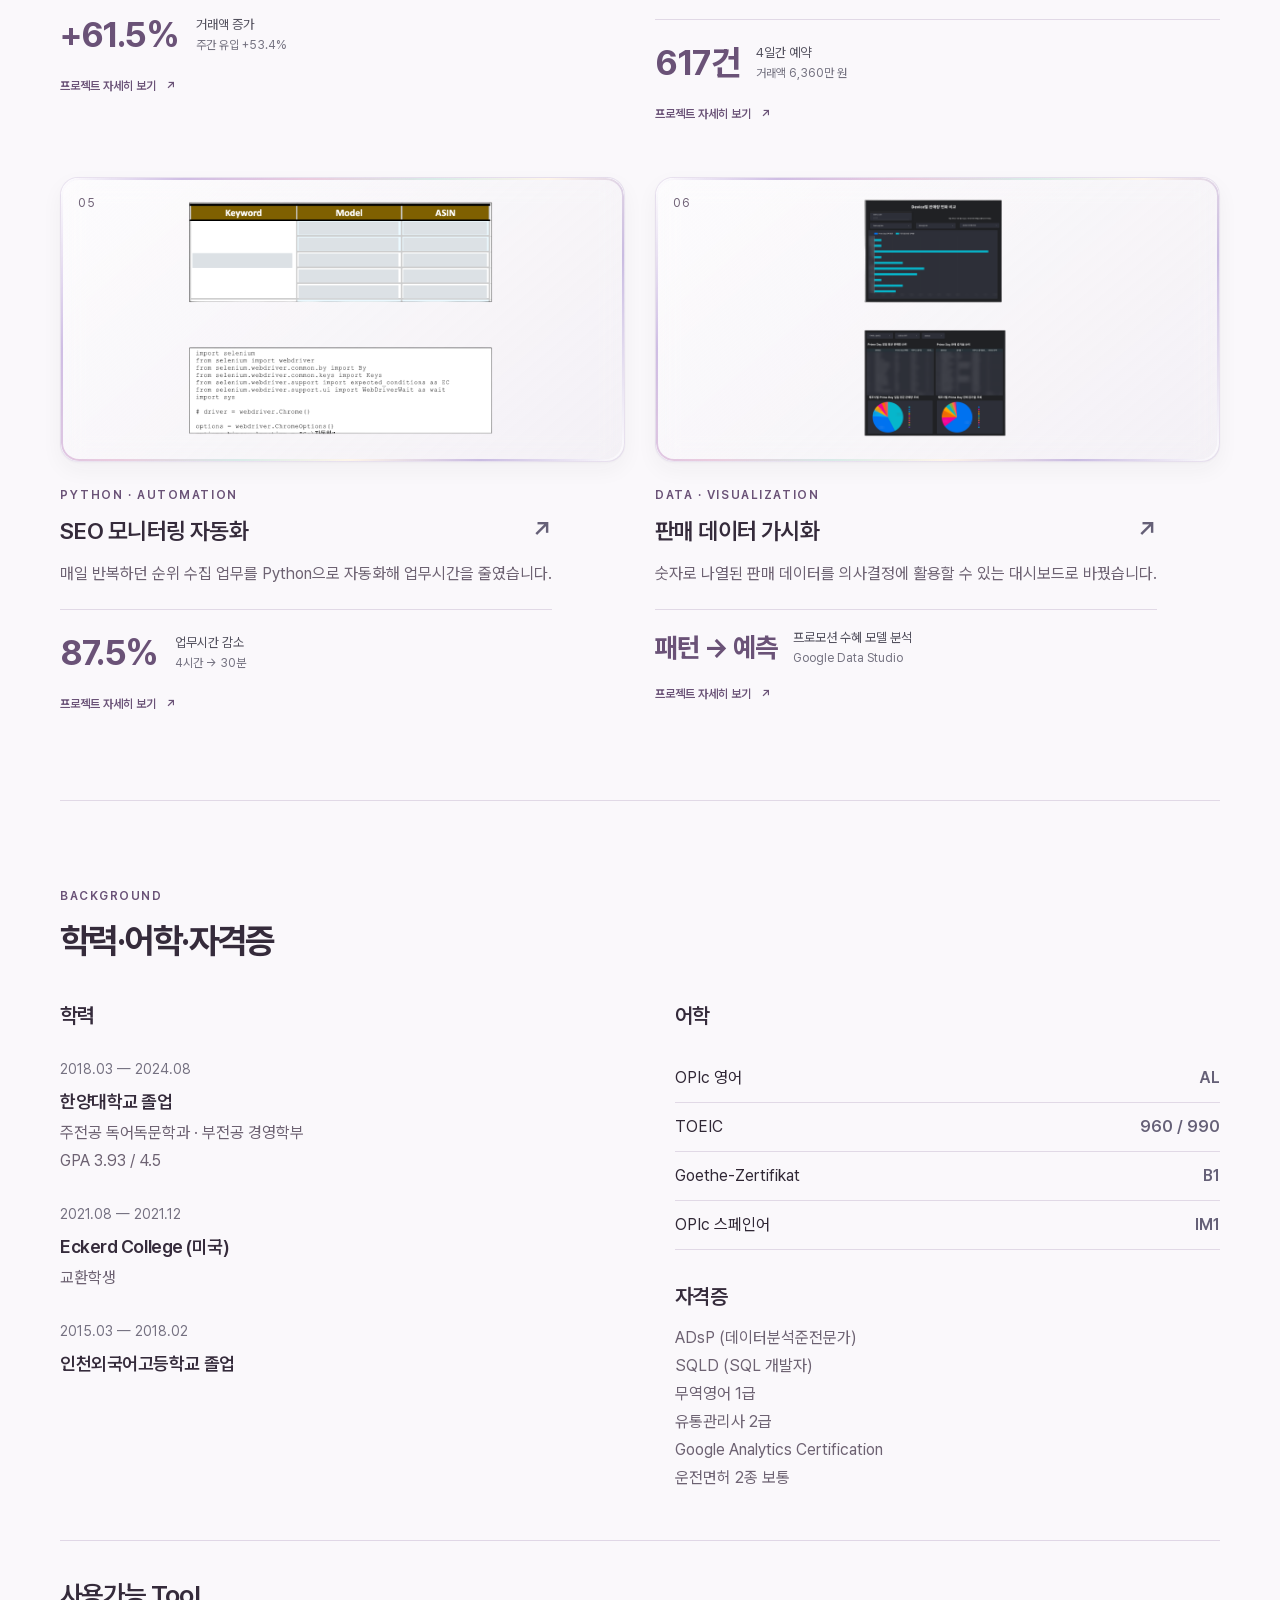
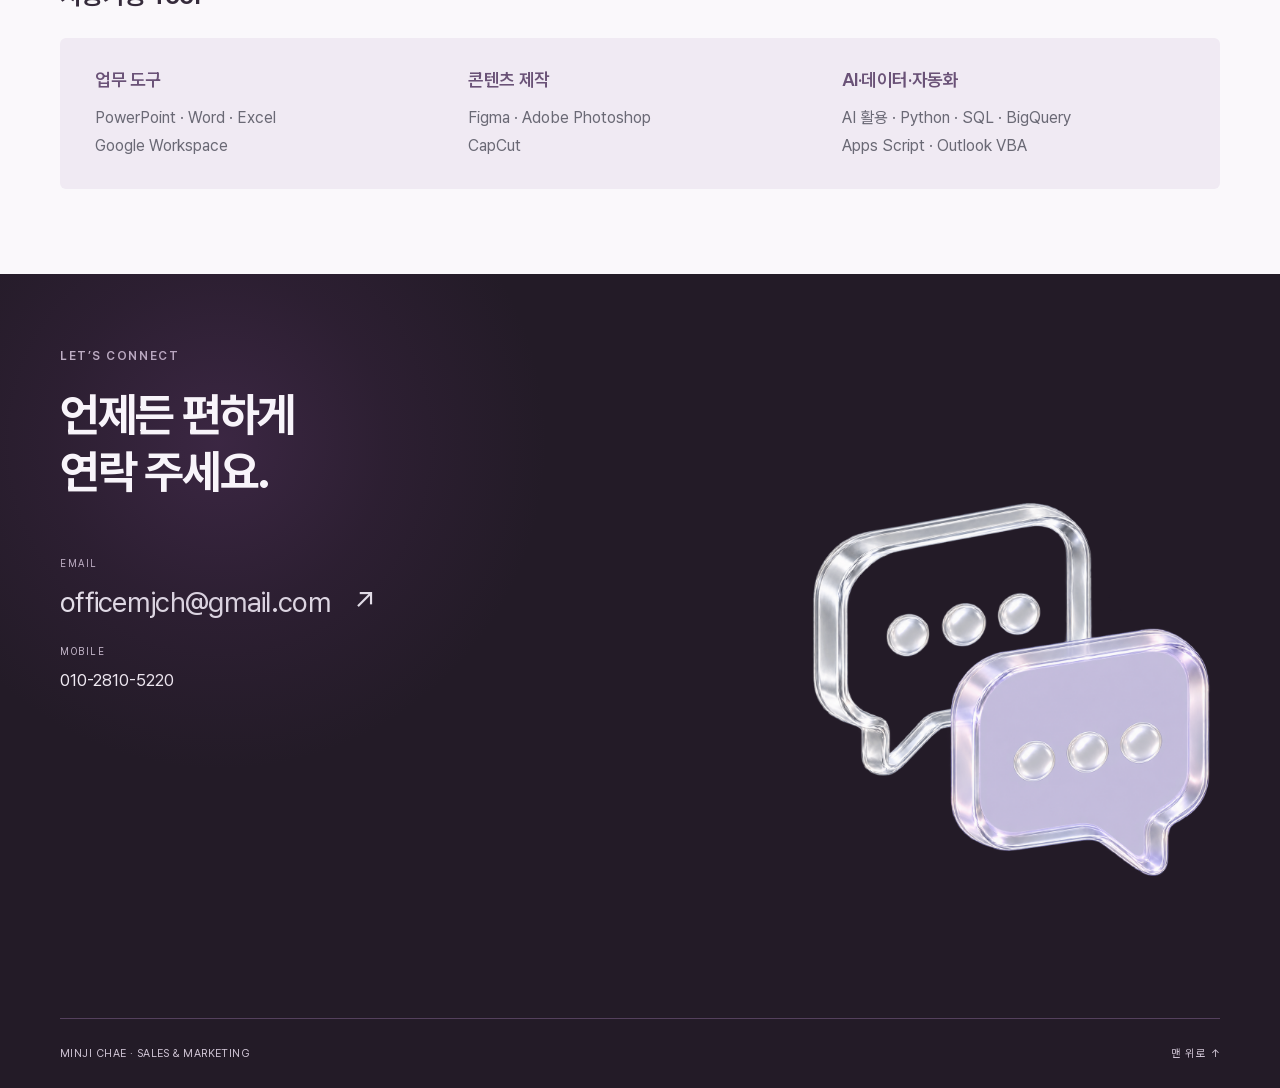
==== commit 15b1308b: "Update print statement from 'Hello' to 'Goodbye'" ====
--- a/index.html
+++ b/index.html
@@ -1 +1 @@
-<!doctype html><html lang="ko"><head><meta charset="UTF-8"><meta name="viewport" content="width=device-width,initial-scale=1"><meta name="description" content="채민지의 세일즈·마케팅 포트폴리오. 데이터 기반 전략, 프로모션 기획, 업무 자동화 프로젝트를 소개합니다."><meta name="theme-color" content="#f6f6f8"><title>채민지 | Sales & Marketing Portfolio</title><link rel="preload" href="assets/PretendardVariable.woff2" as="font" type="font/woff2" crossorigin><link rel="stylesheet" href="styles.css"><meta property="og:type" content="website"><meta property="og:site_name" content="Minji Chae Portfolio"><meta property="og:title" content="채민지 | Sales &amp; Marketing Portfolio"><meta property="og:description" content="채민지의 세일즈·마케팅 포트폴리오. 데이터 기반 전략, 프로모션 기획, 업무 자동화 프로젝트를 소개합니다."><meta property="og:url" content="https://minjichaehere.github.io/portfolio/"><meta property="og:locale" content="ko_KR"><meta property="og:image" content="https://minjichaehere.github.io/portfolio/assets/portfolio-share-globe.png"><meta property="og:image:type" content="image/png"><meta property="og:image:width" content="790"><meta property="og:image:height" content="532"><meta property="og:image:alt" content="Globe with glowing star orbits on a dark plum background"><meta name="twitter:card" content="summary_large_image"><meta name="twitter:title" content="채민지 | Sales &amp; Marketing Portfolio"><meta name="twitter:description" content="채민지의 세일즈·마케팅 포트폴리오. 데이터 기반 전략, 프로모션 기획, 업무 자동화 프로젝트를 소개합니다."><meta name="twitter:image" content="https://minjichaehere.github.io/portfolio/assets/portfolio-share-globe.png"></head><body><a class="skip" href="#main">본문으로 바로가기</a><header><a class="brand" href="#home" aria-label="채민지 포트폴리오 처음으로">MINJI CHAE<svg class="brand-stars" width="48" height="18" viewBox="0 0 48 18" aria-hidden="true" focusable="false"><defs><linearGradient id="brandStarTone" x1="0" y1="0" x2="1" y2="0"><stop stop-color="#ffffff"/><stop offset=".5" stop-color="#e9dfef"/><stop offset="1" stop-color="#d2c5da"/></linearGradient><filter id="brandStarSoft" x="-40%" y="-40%" width="180%" height="180%"><feGaussianBlur stdDeviation=".65"/></filter><g id="brandStarTrio"><path d="M12 0 Q13.5 10.5 24 12 Q13.5 13.5 12 24 Q10.5 13.5 0 12 Q10.5 10.5 12 0Z" transform="translate(2 3) scale(.5)"/><path d="M12 0 Q13.5 10.5 24 12 Q13.5 13.5 12 24 Q10.5 13.5 0 12 Q10.5 10.5 12 0Z" transform="translate(18 3) scale(.5)"/><path d="M12 0 Q13.5 10.5 24 12 Q13.5 13.5 12 24 Q10.5 13.5 0 12 Q10.5 10.5 12 0Z" transform="translate(34 3) scale(.5)"/></g></defs><g fill="url(#brandStarTone)"><use href="#brandStarTrio" filter="url(#brandStarSoft)" opacity=".65"/><use href="#brandStarTrio" opacity=".85"/></g></svg></a><nav aria-label="주 메뉴"><a href="#about">강점</a><a href="#experience">경력</a><a href="#projects">프로젝트</a><a href="#qualifications">학력·자격증</a><a href="#contact">연락처</a></nav><div class="language-switch" aria-label="언어 선택"><a href="index.html" lang="ko" aria-current="page">KO</a><span>/</span><a href="en.html" lang="en">EN</a></div></header><main id="main"><section id="home" class="hero"><div class="hero-inner"><div class="hero-main"><div class="hero-text"><p class="eyebrow">SALES & MARKETING · 채민지</p><h1>인사이트를 찾고,<br><span>성과로 연결합니다.</span></h1><p class="hero-description">데이터 기반 전략과 실행력을 바탕으로<br class="desktop-break"> 성과를 만들어내는 채민지입니다.</p><div class="actions"><a class="btn primary" href="#projects">대표 프로젝트 보기 <span aria-hidden="true">↗</span></a></div></div></div><div class="hero-mobile-space" aria-hidden="true"><div class="hero-backdrop" aria-hidden="true"><div class="pearl-art"><img class="globe-fallback" src="assets/globe-static.png" alt="" width="640" height="640"></div></div></div><div class="hero-metrics" aria-label="주요 성과"><div><strong>1,380%</strong><p>전년 대비 거래액 성장</p><span>마이리얼트립 · 라이브커머스</span></div><div><strong>약 98%</strong><p>인보이스 처리시간 단축</p><span>Samwha Europe · 업무 자동화</span></div><div><strong class="ai-metric">AI × Python</strong><p>학습을 실무 문제 해결로</p><span>Python 학습 지식 기반 · AI와 코딩을 적재적소에 활용</span></div></div><div class="hero-bottom"><p>분석에서 전략으로, 전략에서 실행으로.</p><a href="#projects" aria-label="아래 대표 프로젝트로 이동">SCROLL TO EXPLORE <span aria-hidden="true">↓</span></a></div></div></section><div class="wrap"><section id="about" class="section about"><div class="section-heading"><div><p class="eyebrow">CORE STRENGTHS</p><h2>글로벌 경험과<br>데이터 기반 실행력이 강점입니다.</h2></div></div><p class="strength-intro">시장을 이해하고, 기회를 발견하고, 일하는 방식을 개선합니다.</p><div class="strength-cards"><article class="strength-card"><div class="strength-card-top"><img class="strength-icon" src="assets/strength-global-glass.png" alt="" width="100" height="100" loading="lazy"><span>01</span></div><h3>글로벌 경험</h3><p>미국 교환학생과 유럽 B2B 시장 경험을 바탕으로 다양한 시장과 고객을 이해합니다. 시장 세분화와 현지 커뮤니케이션을 통해 신규 거래선과 사업 기회를 찾습니다.</p><div class="strength-proof">미국 교환학생 · 유럽 B2B 영업</div></article><article class="strength-card"><div class="strength-card-top"><img class="strength-icon" src="assets/strength-data-glass.png" alt="" width="100" height="100" loading="lazy"><span>02</span></div><h3>데이터 분석</h3><p>판매 데이터 가시화와 고객 여정 분석으로 기회를 발견합니다. 분석에서 얻은 인사이트를 프로모션과 크로스셀로 연결해 고객 수요를 실제 거래 성과로 만듭니다.</p><div class="strength-proof">라이브커머스 거래액 YoY 1,380% 성장</div></article><article class="strength-card"><div class="strength-card-top"><img class="strength-icon" src="assets/strength-code-glass.png" alt="" width="100" height="100" loading="lazy"><span>03</span></div><h3>AI·코딩 활용 역량</h3><p>학습한 Python 지식을 바탕으로 AI와 코딩을 적재적소에 활용합니다. 반복 업무를 자동화하고 업무 흐름을 개선해 더 효율적으로 일하는 방법을 만듭니다.</p><div class="strength-proof">인보이스 처리시간 약 98% 단축</div></article></div></section><section id="experience" class="section"><div class="section-heading"><div><h2>Experience</h2></div><span class="section-aside">세일즈 · 마케팅 · 운영</span></div><div class="experience-list"><article class="experience-row"><p class="date">2026.08.03 — 재직 중</p><div><h3>Samwha Europe GmbH</h3><p class="job">해외영업관리 인턴 · Sales</p><ul><li>독일·프랑스 시장 분석, Application별 세분화 및 콜드컨택으로 신규 거래선 발굴. 파트너십 검토를 위한 후속 미팅 추진</li><li>RFQ 핵심 정보 확인, 본사와 견적 검토 및 고객 후속 대응. Outlook VBA·Google Sheets 기반 히스토리 관리 자동화</li><li>유럽 대리점·고객사 미팅 참여, 법인 공식 회사 소개서 제작 및 회의록 작성. B2B 구매 의사결정 과정 파악</li><li>판매 데이터 가시화, 거래선 미팅 추진 및 Agenda 수립</li><li>전시회 업무: 참가기업 데이터 기반 접점 확보 및 후속 대응 (Electronica, Automechanika)</li><li>웹 기반 정산 도구 개발로 인보이스 처리시간 약 98% 단축</li><li>Part Number DB 구축으로 내부 영업의 제품 탐색 효율 개선</li></ul></div></article><article class="experience-row"><p class="date">2025.03.17 — 2025.11.30</p><div><h3>마이리얼트립</h3><p class="job">상품전략·사업개발 인턴 · T&A실 커머스팀, 국내팀</p><ul><li>국내 T&A 최초 라이브커머스 기획·리드 및 최초 50% 할인 협상. 4일간 거래액 1.35억 원, 전년 대비 1,380% 성장, 목표 달성률 673%</li><li>제주 여행 콘텐츠 100+ 건의 고객 여정 분석으로 렌터카 수요 발굴. 20% 할인 협상 및 숙박 크로스셀로 4일간 예약 617건·거래액 6,360만 원</li><li>해외 연동사 6곳의 잔액 소진 예측, 인보이스·송금·탑업 관리. 거래 지연 및 파트너 리스크 0건 유지</li><li>Python 기반 eSIM 바우처 제작 시스템 구축. Word·PDF 변환 및 파일 관리 자동화로 업무 생산성 30.3% 향상</li><li>여행용품 노출·크로스셀 전략 개선으로 거래액 61.5%, 주간 유입 53.4% 증가. 파트너 입점·상품 검수·프로모션 등 전 과정 운영</li></ul></div></article><article class="experience-row"><p class="date">2023.04 — 2024.03</p><div><h3>K-컬처스퀘어</h3><p class="job">사무보조 · 통번역 지원</p><ul><li>문화체육관광부·한국콘텐츠진흥원 K-컬처 스퀘어 운영사무국 사무지원</li><li>미디어아트 전시 운영 관리 및 한·영 도슨트 진행</li><li>통·번역, 관람객 동선 관리 및 운영 인력 배치</li><li>지출 증빙 관리 및 운영 결과 보고서 작성</li></ul><p class="note"></p></div></article><article class="experience-row"><p class="date">2022.06.27 — 2022.08.26</p><div><h3>슈피겐코리아</h3><p class="job">B2C 해외영업 인턴 · 해외사업부문 아마존직판사업부</p><ul><li>Python으로 약 92개 키워드 순위 트래킹 자동화. 일일 업무시간 87.5% 단축</li><li>Amazon Seller Central 기반 출고·재고 관리. 업무 공백 자원 지원으로 스페인·이탈리아까지 담당 범위 확장</li><li>Google Data Studio 매출·전환 대시보드 구축, 과거 이력 분석으로 프로모션 수혜 모델 예측</li><li>독일 이커머스 시장 동향 위클리 리포트 발행. 신제품 루머 팩트체크로 의사결정 지원</li></ul></div></article><article class="experience-row"><p class="date">2021.07.01 — 2021.08.27</p><div><h3>대웅제약</h3><p class="job">해외사업관리 인턴 · 나보타사업본부</p><ul><li>중국 톡신 시장의 경쟁사 점유율·성장률·규제 환경 조사 및 CAGR 분석 기반 권역별 시장 침투 전략 수립</li><li>정량 지표 기반 가중치 평가표로 파트너사 후보 5개사 비교, 최종 선정안 제안 및 승인</li><li>중국 신1선 도시 중심 시장 침투 전략 및 비즈니스 모델 제안서 작성</li></ul></div></article><article class="experience-row"><p class="date">2020.09 — 2020.12</p><div><h3>조인어스코리아</h3><p class="job">마케팅 인턴</p><ul><li>NGO 인지도 향상을 위한 SNS 콘텐츠 제작 및 관리</li><li>SNS 광고 타깃 및 키워드 설정</li><li>외국인 대상 한국어 교실 커리큘럼 정비 및 수업 참여</li></ul><p class="note"></p></div></article></div></section><section id="projects" class="section"><div class="section-heading"><div><p class="eyebrow">SELECTED WORK / 01—06</p><h2>성과로 이야기하는 프로젝트</h2></div><p>문제를 찾고, 해결하고,<br>변화를 만든 여섯 가지 경험.</p></div><div class="project-grid"><button class="project-card" data-project="live" aria-haspopup="dialog"><div class="project-image live"><span class="project-no">01</span><span class="source-crop" style="--crop-ratio:780/660;--source-width:138.46154%;--source-left:-19.23077%;--source-top:-41.66667%"><img src="assets/live-cutout.png" alt="테마파크 SNS 콘텐츠와 라이브커머스 방송 화면" loading="lazy"></span></div><div class="project-copy"><p class="eyebrow">SALES · LIVE COMMERCE</p><h3>테마파크 티켓 라이브커머스<span aria-hidden="true">↗</span></h3><p>구매자 데이터에서 찾은 타깃 인사이트를 프로모션 기획과 실행으로 연결했습니다.</p><div class="card-result"><strong>1,380%</strong><span>전년 대비 거래액 성장<small>4일간 1.35억 원 · 목표 달성률 673%</small></span></div><span class="detail-link">프로젝트 자세히 보기 <span aria-hidden="true">↗</span></span></div></button><button class="project-card" data-project="invoice" aria-haspopup="dialog"><div class="project-image invoice"><span class="project-no">02</span><img src="assets/invoice-clean.png" alt="인보이스 PDF 자동 추출 및 엑셀 다운로드 도구 화면" loading="lazy"></div><div class="project-copy"><p class="eyebrow">SALES OPERATIONS · AUTOMATION</p><h3>인보이스 관리 자동화<span aria-hidden="true">↗</span></h3><p>웹 기반 정산 도구를 개발해 유럽 영업 운영의 반복 업무를 줄였습니다.</p><div class="card-result"><strong>약 98%</strong><span>인보이스 처리시간 단축<small>Samwha Europe GmbH</small></span></div><span class="detail-link">프로젝트 자세히 보기 <span aria-hidden="true">↗</span></span></div></button><button class="project-card" data-project="category" aria-haspopup="dialog"><div class="project-image category"><span class="project-no">03</span><span class="source-crop" style="--crop-ratio:830/860;--source-width:130.12048%;--source-left:-9.03614%;--source-top:-16.27907%"><img src="assets/category-cutout.png" alt="여행용품 카테고리 UI 개선 전후 화면" loading="lazy"></span></div><div class="project-copy"><p class="eyebrow">GROWTH · CATEGORY</p><h3>여행용품 카테고리 유입 개선<span aria-hidden="true">↗</span></h3><p>유입 감소라는 병목을 찾아 카테고리 재정비, UI 개선, 크로스셀을 실행했습니다.</p><div class="card-result"><strong>+61.5%</strong><span>거래액 증가<small>주간 유입 +53.4%</small></span></div><span class="detail-link">프로젝트 자세히 보기 <span aria-hidden="true">↗</span></span></div></button><button class="project-card" data-project="rental" aria-haspopup="dialog"><div class="project-image rental"><span class="project-no">04</span><img src="assets/jeju-hotel-coupon.png" alt="호텔 프로모션에 연계한 제주 렌터카 20% 할인 쿠폰" loading="lazy"></div><div class="project-copy"><p class="eyebrow">BUSINESS DEVELOPMENT · CROSS-SELL</p><h3>제주 렌터카 크로스셀 프로모션<span aria-hidden="true">↗</span></h3><p>100건 이상의 여행 콘텐츠에서 고객 수요를 발견하고, 협상과 크로스셀로 사업 기회를 구체화했습니다.</p><div class="card-result"><strong>617건</strong><span>4일간 예약<small>거래액 6,360만 원</small></span></div><span class="detail-link">프로젝트 자세히 보기 <span aria-hidden="true">↗</span></span></div></button><button class="project-card" data-project="seo" aria-haspopup="dialog"><div class="project-image seo"><span class="project-no">05</span><span class="source-crop" style="--crop-ratio:800/620;--source-width:135.00000%;--source-left:-18.12500%;--source-top:-37.90323%"><img src="assets/seo-redacted.png" alt="키워드별 ASIN 정리 표와 Python 자동화 프로그램 코드" loading="lazy"></span></div><div class="project-copy"><p class="eyebrow">PYTHON · AUTOMATION</p><h3>SEO 모니터링 자동화<span aria-hidden="true">↗</span></h3><p>매일 반복하던 순위 수집 업무를 Python으로 자동화해 업무시간을 줄였습니다.</p><div class="card-result"><strong>87.5%</strong><span>업무시간 감소<small>4시간 → 30분</small></span></div><span class="detail-link">프로젝트 자세히 보기 <span aria-hidden="true">↗</span></span></div></button><button class="project-card" data-project="data" aria-haspopup="dialog"><div class="project-image data"><span class="project-no">06</span><span class="source-crop" style="--crop-ratio:640/1035;--source-width:168.75000%;--source-left:-35.93750%;--source-top:-2.89855%"><img src="assets/spigen-dashboard-private.png" alt="프로모션 수혜 모델 분석용 판매 데이터 대시보드" loading="lazy"></span></div><div class="project-copy"><p class="eyebrow">DATA · VISUALIZATION</p><h3>판매 데이터 가시화<span aria-hidden="true">↗</span></h3><p>숫자로 나열된 판매 데이터를 의사결정에 활용할 수 있는 대시보드로 바꿨습니다.</p><div class="card-result"><strong>패턴 → 예측</strong><span>프로모션 수혜 모델 분석<small>Google Data Studio</small></span></div><span class="detail-link">프로젝트 자세히 보기 <span aria-hidden="true">↗</span></span></div></button></div></section><section id="qualifications" class="section qualifications"><div class="section-heading"><div><p class="eyebrow">BACKGROUND</p><h2>학력·어학·자격증</h2></div></div><div class="background-grid"><div><h3>학력</h3><article><span class="date">2018.03 — 2024.08</span><h4>한양대학교 졸업</h4><p>주전공 독어독문학과 · 부전공 경영학부<br>GPA 3.93 / 4.5</p></article><article><span class="date">2021.08 — 2021.12</span><h4>Eckerd College (미국)</h4><p>교환학생</p></article><article><span class="date">2015.03 — 2018.02</span><h4>인천외국어고등학교 졸업</h4></article></div><div><h3>어학</h3><dl><div><dt>OPIc 영어</dt><dd>AL</dd></div><div><dt>TOEIC</dt><dd>960 / 990</dd></div><div><dt>Goethe-Zertifikat</dt><dd>B1</dd></div><div><dt>OPIc 스페인어</dt><dd>IM1</dd></div></dl><h3 class="cert-title">자격증</h3><p>ADsP (데이터분석준전문가)<br>SQLD (SQL 개발자)<br>무역영어 1급<br>유통관리사 2급<br>Google Analytics Certification<br>운전면허 2종 보통</p></div></div><div class="available-tools"><h3 class="tools-heading">사용가능 Tool</h3><div class="skills"><div><h3>업무 도구</h3><p>PowerPoint · Word · Excel<br>Google Workspace</p></div><div><h3>콘텐츠 제작</h3><p>Figma · Adobe Photoshop<br>CapCut</p></div><div><h3>AI·데이터·자동화</h3><p>AI 활용 · Python · SQL · BigQuery<br>Apps Script · Outlook VBA</p></div></div></div></section></div><section id="contact" class="contact"><div class="wrap"><p class="eyebrow">LET’S CONNECT</p><h2>언제든 편하게<br>연락 주세요.</h2><div class="contact-grid"><div><span class="contact-label">EMAIL</span><a class="email" href="mailto:officemjch@gmail.com">officemjch@gmail.com <span aria-hidden="true">↗</span></a><span class="contact-label">MOBILE</span><a href="tel:+821028105220">010-2810-5220</a></div></div><div class="contact-art" aria-hidden="true"><img src="assets/contact-opal-rim.png" alt="" width="1024" height="1024" loading="lazy"></div><footer><span>MINJI CHAE · SALES & MARKETING</span><a href="#home">맨 위로 <span aria-hidden="true">↑</span></a></footer></div></section></main><dialog id="project-dialog" aria-labelledby="dialog-title"><div class="dialog-bar"><span>PROJECT DETAIL</span><button id="close-dialog" aria-label="프로젝트 상세 닫기">닫기 <span aria-hidden="true">×</span></button></div><div id="dialog-content"></div></dialog><script src="app.js"></script><script type="module" src="pearl.js"></script></body></html>
+<!doctype html><html lang="ko"><head><meta charset="UTF-8"><meta name="viewport" content="width=device-width,initial-scale=1"><meta name="description" content="채민지의 세일즈·마케팅 포트폴리오. 데이터 기반 전략, 프로모션 기획, 업무 자동화 프로젝트를 소개합니다."><meta name="theme-color" content="#f6f6f8"><title>채민지 | Sales & Marketing Portfolio</title><link rel="preload" href="assets/PretendardVariable.woff2" as="font" type="font/woff2" crossorigin><link rel="stylesheet" href="styles.css"><meta property="og:type" content="website"><meta property="og:site_name" content="Minji Chae Portfolio"><meta property="og:title" content="채민지 | Sales &amp; Marketing Portfolio"><meta property="og:description" content="채민지의 세일즈·마케팅 포트폴리오. 데이터 기반 전략, 프로모션 기획, 업무 자동화 프로젝트를 소개합니다."><meta property="og:url" content="https://minjichaehere.github.io/portfolio/"><meta property="og:locale" content="ko_KR"><meta property="og:image" content="https://minjichaehere.github.io/portfolio/assets/portfolio-share-globe.png"><meta property="og:image:type" content="image/png"><meta property="og:image:width" content="790"><meta property="og:image:height" content="532"><meta property="og:image:alt" content="Globe with glowing star orbits on a dark plum background"><meta name="twitter:card" content="summary_large_image"><meta name="twitter:title" content="채민지 | Sales &amp; Marketing Portfolio"><meta name="twitter:description" content="채민지의 세일즈·마케팅 포트폴리오. 데이터 기반 전략, 프로모션 기획, 업무 자동화 프로젝트를 소개합니다."><meta name="twitter:image" content="https://minjichaehere.github.io/portfolio/assets/portfolio-share-globe.png"></head><body><a class="skip" href="#main">본문으로 바로가기</a><header><a class="brand" href="#home" aria-label="채민지 포트폴리오 처음으로">MINJI CHAE<svg class="brand-stars" width="48" height="18" viewBox="0 0 48 18" aria-hidden="true" focusable="false"><defs><linearGradient id="brandStarTone" x1="0" y1="0" x2="1" y2="0"><stop stop-color="#ffffff"/><stop offset=".5" stop-color="#e9dfef"/><stop offset="1" stop-color="#d2c5da"/></linearGradient><filter id="brandStarSoft" x="-40%" y="-40%" width="180%" height="180%"><feGaussianBlur stdDeviation=".65"/></filter><g id="brandStarTrio"><path d="M12 0 Q13.5 10.5 24 12 Q13.5 13.5 12 24 Q10.5 13.5 0 12 Q10.5 10.5 12 0Z" transform="translate(2 3) scale(.5)"/><path d="M12 0 Q13.5 10.5 24 12 Q13.5 13.5 12 24 Q10.5 13.5 0 12 Q10.5 10.5 12 0Z" transform="translate(18 3) scale(.5)"/><path d="M12 0 Q13.5 10.5 24 12 Q13.5 13.5 12 24 Q10.5 13.5 0 12 Q10.5 10.5 12 0Z" transform="translate(34 3) scale(.5)"/></g></defs><g fill="url(#brandStarTone)"><use href="#brandStarTrio" filter="url(#brandStarSoft)" opacity=".65"/><use href="#brandStarTrio" opacity=".85"/></g></svg></a><nav aria-label="주 메뉴"><a href="#about">강점</a><a href="#experience">경력</a><a href="#projects">프로젝트</a><a href="#qualifications">학력·자격증</a><a href="#contact">연락처</a></nav><div class="language-switch" aria-label="언어 선택"><a href="index.html" lang="ko" aria-current="page">KO</a><span>/</span><a href="en.html" lang="en">EN</a></div></header><main id="main"><section id="home" class="hero"><div class="hero-inner"><div class="hero-main"><div class="hero-text"><p class="eyebrow">SALES & MARKETING · 채민지</p><h1>인사이트를 찾고,<br><span>성과로 연결합니다.</span></h1><p class="hero-description">데이터 기반 전략과 실행력을 바탕으로<br class="desktop-break"> 성과를 만들어내는 채민지입니다.</p><div class="actions"><a class="btn primary" href="#projects">대표 프로젝트 보기 <span aria-hidden="true">↗</span></a></div></div></div><div class="hero-mobile-space" aria-hidden="true"><div class="hero-backdrop" aria-hidden="true"><div class="pearl-art"><img class="globe-fallback" src="assets/globe-static.png" alt="" width="640" height="640"></div></div></div><div class="hero-metrics" aria-label="주요 성과"><div><strong>1,380%</strong><p>전년 대비 거래액 성장</p><span>마이리얼트립 · 라이브커머스</span></div><div><strong>약 98%</strong><p>인보이스 처리시간 단축</p><span>Samwha Europe · 업무 자동화</span></div><div><strong class="ai-metric">AI × Python</strong><p>학습을 실무 문제 해결로</p><span>Python 학습 지식 기반 · AI와 코딩을 적재적소에 활용</span></div></div><div class="hero-bottom"><p>분석에서 전략으로, 전략에서 실행으로.</p><a href="#projects" aria-label="아래 대표 프로젝트로 이동">SCROLL TO EXPLORE <span aria-hidden="true">↓</span></a></div></div></section><div class="wrap"><section id="about" class="section about"><div class="section-heading"><div><p class="eyebrow">CORE STRENGTHS</p><h2>글로벌 경험과<br>데이터 기반 실행력이 강점입니다.</h2></div></div><p class="strength-intro">시장을 이해하고, 기회를 발견하고, 일하는 방식을 개선합니다.</p><div class="strength-cards"><article class="strength-card"><div class="strength-card-top"><img class="strength-icon" src="assets/strength-global-glass.png" alt="" width="100" height="100" loading="lazy"><span>01</span></div><h3>글로벌 경험</h3><p>미국 교환학생과 유럽 B2B 시장 경험을 바탕으로 다양한 시장과 고객을 이해합니다. 시장 세분화와 현지 커뮤니케이션을 통해 신규 거래선과 사업 기회를 찾습니다.</p><div class="strength-proof">미국 교환학생 · 유럽 B2B 영업</div></article><article class="strength-card"><div class="strength-card-top"><img class="strength-icon" src="assets/strength-data-glass.png" alt="" width="100" height="100" loading="lazy"><span>02</span></div><h3>데이터 분석</h3><p>판매 데이터 가시화와 고객 여정 분석으로 기회를 발견합니다. 분석에서 얻은 인사이트를 프로모션과 크로스셀로 연결해 고객 수요를 실제 거래 성과로 만듭니다.</p><div class="strength-proof">라이브커머스 거래액 YoY 1,380% 성장</div></article><article class="strength-card"><div class="strength-card-top"><img class="strength-icon" src="assets/strength-code-glass.png" alt="" width="100" height="100" loading="lazy"><span>03</span></div><h3>AI·코딩 활용 역량</h3><p>학습한 Python 지식을 바탕으로 AI와 코딩을 적재적소에 활용합니다. 반복 업무를 자동화하고 업무 흐름을 개선해 더 효율적으로 일하는 방법을 만듭니다.</p><div class="strength-proof">인보이스 처리시간 약 98% 단축</div></article></div></section><section id="experience" class="section"><div class="section-heading"><div><h2>Experience</h2></div><span class="section-aside">세일즈 · 마케팅 · 운영</span></div><div class="experience-list"><article class="experience-row"><p class="date">2026.08.03 — 재직 중</p><div><h3>Samwha Europe GmbH</h3><p class="job">해외영업관리 인턴 · Sales</p><ul><li>독일·프랑스 시장 분석, Application별 세분화 및 콜드컨택으로 신규 거래선 발굴. 파트너십 검토를 위한 후속 미팅 추진</li><li>RFQ 핵심 정보 확인, 본사와 견적 검토 및 고객 후속 대응. Outlook VBA·Google Sheets 기반 히스토리 관리 자동화</li><li>유럽 대리점·고객사 미팅 참여, 법인 공식 회사 소개서 제작 및 회의록 작성. B2B 구매 의사결정 과정 파악</li><li>판매 데이터 가시화, 거래선 미팅 추진 및 Agenda 수립</li><li>전시회 업무: 참가기업 데이터 기반 접점 확보 및 후속 대응 (Electronica, Automechanika)</li><li>웹 기반 정산 도구 개발로 인보이스 처리시간 약 98% 단축</li><li>Part Number DB 구축으로 내부 영업의 제품 탐색 효율 개선</li></ul></div></article><article class="experience-row"><p class="date">2025.03.17 — 2025.11.30</p><div><h3>마이리얼트립</h3><p class="job">상품전략·사업개발 인턴 · T&A실 커머스팀, 국내팀</p><ul><li>국내 T&A 최초 라이브커머스 기획·리드 및 최초 50% 할인 협상. 4일간 거래액 1.35억 원, 전년 대비 1,380% 성장, 목표 달성률 673%</li><li>제주 여행 콘텐츠 100+ 건의 고객 여정 분석으로 렌터카 수요 발굴. 20% 할인 협상 및 숙박 크로스셀로 4일간 예약 617건·거래액 6,360만 원</li><li>해외 연동사 6곳의 잔액 소진 예측, 인보이스·송금·탑업 관리. 거래 지연 및 파트너 리스크 0건 유지</li><li>Python 기반 eSIM 바우처 제작 시스템 구축. Word·PDF 변환 및 파일 관리 자동화로 업무 생산성 30.3% 향상</li><li>여행용품 노출·크로스셀 전략 개선으로 거래액 61.5%, 주간 유입 53.4% 증가. 파트너 입점·상품 검수·프로모션 등 전 과정 운영</li></ul></div></article><article class="experience-row"><p class="date">2023.04 — 2024.03</p><div><h3>K-컬처스퀘어</h3><p class="job">사무보조 · 통번역 지원</p><ul><li>문화체육관광부·한국콘텐츠진흥원 K-컬처 스퀘어 운영사무국 사무지원</li><li>미디어아트 전시 운영 관리 및 한·영 도슨트 진행</li><li>통·번역, 관람객 동선 관리 및 운영 인력 배치</li><li>지출 증빙 관리 및 운영 결과 보고서 작성</li></ul><p class="note"></p></div></article><article class="experience-row"><p class="date">2022.06.27 — 2022.08.26</p><div><h3>슈피겐코리아</h3><p class="job">B2C 해외영업 인턴 · 해외사업부문 아마존직판사업부</p><ul><li>Python으로 92개 키워드 순위 트래킹 자동화. 일일 업무시간 87.5% 단축</li><li>Amazon Seller Central 기반 출고·재고 관리. 업무 공백 자원 지원으로 스페인·이탈리아까지 담당 범위 확장</li><li>Google Data Studio 매출·전환 대시보드 구축, 과거 이력 분석으로 프로모션 수혜 모델 예측</li><li>독일 이커머스 시장 동향 위클리 리포트 발행. 신제품 루머 팩트체크로 의사결정 지원</li></ul></div></article><article class="experience-row"><p class="date">2021.07.01 — 2021.08.27</p><div><h3>대웅제약</h3><p class="job">해외사업관리 인턴 · 나보타사업본부</p><ul><li>중국 톡신 시장의 경쟁사 점유율·성장률·규제 환경 조사 및 CAGR 분석 기반 권역별 시장 침투 전략 수립</li><li>정량 지표 기반 가중치 평가표로 파트너사 후보 5개사 비교, 최종 선정안 제안 및 승인</li><li>중국 신1선 도시 중심 시장 침투 전략 및 비즈니스 모델 제안서 작성</li></ul></div></article><article class="experience-row"><p class="date">2020.09 — 2020.12</p><div><h3>조인어스코리아</h3><p class="job">마케팅 인턴</p><ul><li>NGO 인지도 향상을 위한 SNS 콘텐츠 제작 및 관리</li><li>SNS 광고 타깃 및 키워드 설정</li><li>외국인 대상 한국어 교실 커리큘럼 정비 및 수업 참여</li></ul><p class="note"></p></div></article></div></section><section id="projects" class="section"><div class="section-heading"><div><p class="eyebrow">SELECTED WORK / 01—06</p><h2>성과로 이야기하는 프로젝트</h2></div><p>문제를 찾고, 해결하고,<br>변화를 만든 여섯 가지 경험.</p></div><div class="project-grid"><button class="project-card" data-project="live" aria-haspopup="dialog"><div class="project-image live"><span class="project-no">01</span><span class="source-crop" style="--crop-ratio:780/660;--source-width:138.46154%;--source-left:-19.23077%;--source-top:-41.66667%"><img src="assets/live-cutout.png" alt="테마파크 SNS 콘텐츠와 라이브커머스 방송 화면" loading="lazy"></span></div><div class="project-copy"><p class="eyebrow">SALES · LIVE COMMERCE</p><h3>테마파크 티켓 라이브커머스<span aria-hidden="true">↗</span></h3><p>구매자 데이터에서 찾은 타깃 인사이트를 프로모션 기획과 실행으로 연결했습니다.</p><div class="card-result"><strong>1,380%</strong><span>전년 대비 거래액 성장<small>4일간 1.35억 원 · 목표 달성률 673%</small></span></div><span class="detail-link">프로젝트 자세히 보기 <span aria-hidden="true">↗</span></span></div></button><button class="project-card" data-project="invoice" aria-haspopup="dialog"><div class="project-image invoice"><span class="project-no">02</span><img src="assets/invoice-clean.png" alt="인보이스 PDF 자동 추출 및 엑셀 다운로드 도구 화면" loading="lazy"></div><div class="project-copy"><p class="eyebrow">SALES OPERATIONS · AUTOMATION</p><h3>인보이스 관리 자동화<span aria-hidden="true">↗</span></h3><p>웹 기반 정산 도구를 개발해 유럽 영업 운영의 반복 업무를 줄였습니다.</p><div class="card-result"><strong>약 98%</strong><span>인보이스 처리시간 단축<small>Samwha Europe GmbH</small></span></div><span class="detail-link">프로젝트 자세히 보기 <span aria-hidden="true">↗</span></span></div></button><button class="project-card" data-project="category" aria-haspopup="dialog"><div class="project-image category"><span class="project-no">03</span><span class="source-crop" style="--crop-ratio:830/860;--source-width:130.12048%;--source-left:-9.03614%;--source-top:-16.27907%"><img src="assets/category-cutout.png" alt="여행용품 카테고리 UI 개선 전후 화면" loading="lazy"></span></div><div class="project-copy"><p class="eyebrow">GROWTH · CATEGORY</p><h3>여행용품 카테고리 유입 개선<span aria-hidden="true">↗</span></h3><p>유입 감소라는 병목을 찾아 카테고리 재정비, UI 개선, 크로스셀을 실행했습니다.</p><div class="card-result"><strong>+61.5%</strong><span>거래액 증가<small>주간 유입 +53.4%</small></span></div><span class="detail-link">프로젝트 자세히 보기 <span aria-hidden="true">↗</span></span></div></button><button class="project-card" data-project="rental" aria-haspopup="dialog"><div class="project-image rental"><span class="project-no">04</span><img src="assets/jeju-hotel-coupon.png" alt="호텔 프로모션에 연계한 제주 렌터카 20% 할인 쿠폰" loading="lazy"></div><div class="project-copy"><p class="eyebrow">BUSINESS DEVELOPMENT · CROSS-SELL</p><h3>제주 렌터카 크로스셀 프로모션<span aria-hidden="true">↗</span></h3><p>100건 이상의 여행 콘텐츠에서 고객 수요를 발견하고, 협상과 크로스셀로 사업 기회를 구체화했습니다.</p><div class="card-result"><strong>617건</strong><span>4일간 예약<small>거래액 6,360만 원</small></span></div><span class="detail-link">프로젝트 자세히 보기 <span aria-hidden="true">↗</span></span></div></button><button class="project-card" data-project="seo" aria-haspopup="dialog"><div class="project-image seo"><span class="project-no">05</span><span class="source-crop" style="--crop-ratio:800/620;--source-width:135.00000%;--source-left:-18.12500%;--source-top:-37.90323%"><img src="assets/seo-redacted.png" alt="키워드별 ASIN 정리 표와 Python 자동화 프로그램 코드" loading="lazy"></span></div><div class="project-copy"><p class="eyebrow">PYTHON · AUTOMATION</p><h3>SEO 모니터링 자동화<span aria-hidden="true">↗</span></h3><p>매일 반복하던 순위 수집 업무를 Python으로 자동화해 업무시간을 줄였습니다.</p><div class="card-result"><strong>87.5%</strong><span>업무시간 감소<small>4시간 → 30분</small></span></div><span class="detail-link">프로젝트 자세히 보기 <span aria-hidden="true">↗</span></span></div></button><button class="project-card" data-project="data" aria-haspopup="dialog"><div class="project-image data"><span class="project-no">06</span><span class="source-crop" style="--crop-ratio:640/1035;--source-width:168.75000%;--source-left:-35.93750%;--source-top:-2.89855%"><img src="assets/spigen-dashboard-private.png" alt="프로모션 수혜 모델 분석용 판매 데이터 대시보드" loading="lazy"></span></div><div class="project-copy"><p class="eyebrow">DATA · VISUALIZATION</p><h3>판매 데이터 가시화<span aria-hidden="true">↗</span></h3><p>숫자로 나열된 판매 데이터를 의사결정에 활용할 수 있는 대시보드로 바꿨습니다.</p><div class="card-result"><strong>패턴 → 예측</strong><span>프로모션 수혜 모델 분석<small>Google Data Studio</small></span></div><span class="detail-link">프로젝트 자세히 보기 <span aria-hidden="true">↗</span></span></div></button></div></section><section id="qualifications" class="section qualifications"><div class="section-heading"><div><p class="eyebrow">BACKGROUND</p><h2>학력·어학·자격증</h2></div></div><div class="background-grid"><div><h3>학력</h3><article><span class="date">2018.03 — 2024.08</span><h4>한양대학교 졸업</h4><p>주전공 독어독문학과 · 부전공 경영학부<br>GPA 3.93 / 4.5</p></article><article><span class="date">2021.08 — 2021.12</span><h4>Eckerd College (미국)</h4><p>교환학생</p></article><article><span class="date">2015.03 — 2018.02</span><h4>인천외국어고등학교 졸업</h4></article></div><div><h3>어학</h3><dl><div><dt>OPIc 영어</dt><dd>AL</dd></div><div><dt>TOEIC</dt><dd>960 / 990</dd></div><div><dt>Goethe-Zertifikat</dt><dd>B1</dd></div><div><dt>OPIc 스페인어</dt><dd>IM1</dd></div></dl><h3 class="cert-title">자격증</h3><p>ADsP (데이터분석준전문가)<br>SQLD (SQL 개발자)<br>무역영어 1급<br>유통관리사 2급<br>Google Analytics Certification<br>운전면허 2종 보통</p></div></div><div class="available-tools"><h3 class="tools-heading">사용가능 Tool</h3><div class="skills"><div><h3>업무 도구</h3><p>PowerPoint · Word · Excel<br>Google Workspace</p></div><div><h3>콘텐츠 제작</h3><p>Figma · Adobe Photoshop<br>CapCut</p></div><div><h3>AI·데이터·자동화</h3><p>AI 활용 · Python · SQL · BigQuery<br>Apps Script · Outlook VBA</p></div></div></div></section></div><section id="contact" class="contact"><div class="wrap"><p class="eyebrow">LET’S CONNECT</p><h2>언제든 편하게<br>연락 주세요.</h2><div class="contact-grid"><div><span class="contact-label">EMAIL</span><a class="email" href="mailto:officemjch@gmail.com">officemjch@gmail.com <span aria-hidden="true">↗</span></a><span class="contact-label">MOBILE</span><a href="tel:+821028105220">010-2810-5220</a></div></div><div class="contact-art" aria-hidden="true"><img src="assets/contact-opal-rim.png" alt="" width="1024" height="1024" loading="lazy"></div><footer><span>MINJI CHAE · SALES & MARKETING</span><a href="#home">맨 위로 <span aria-hidden="true">↑</span></a></footer></div></section></main><dialog id="project-dialog" aria-labelledby="dialog-title"><div class="dialog-bar"><span>PROJECT DETAIL</span><button id="close-dialog" aria-label="프로젝트 상세 닫기">닫기 <span aria-hidden="true">×</span></button></div><div id="dialog-content"></div></dialog><script src="app.js"></script><script type="module" src="pearl.js"></script></body></html>
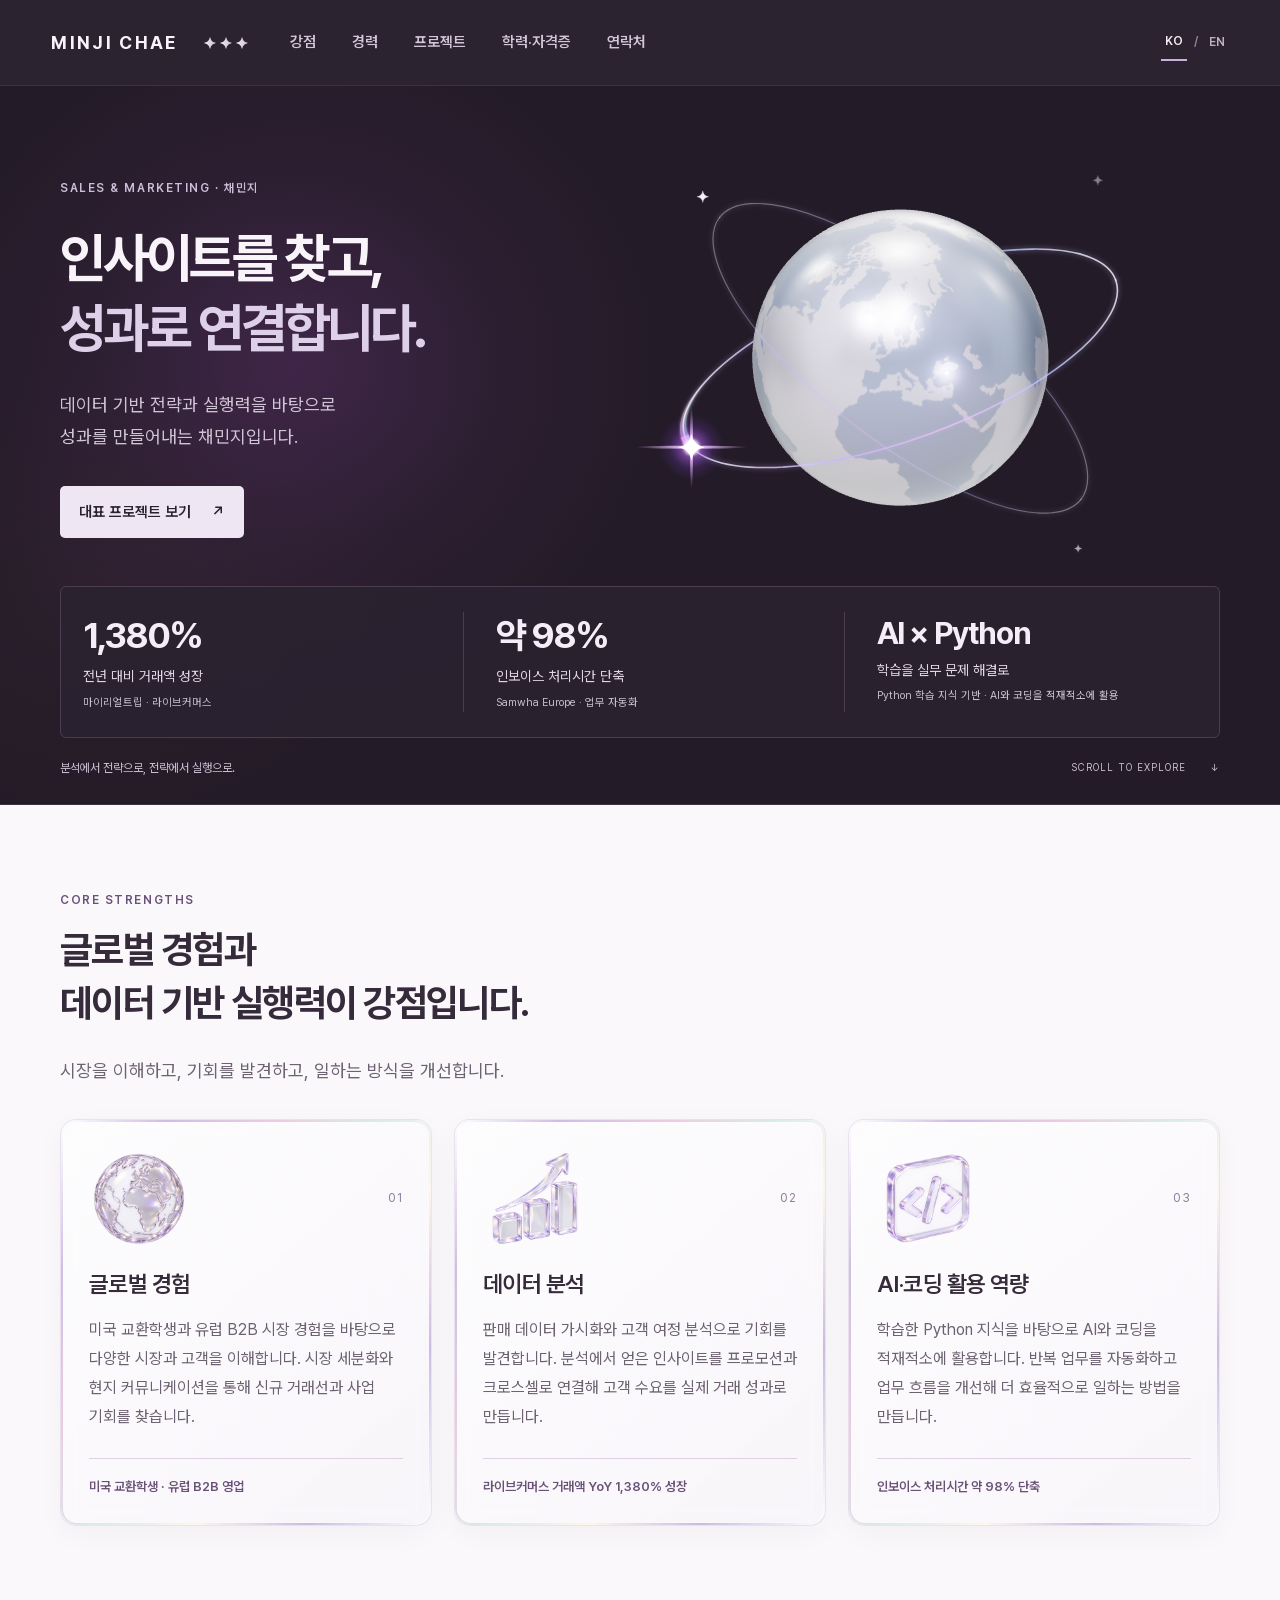
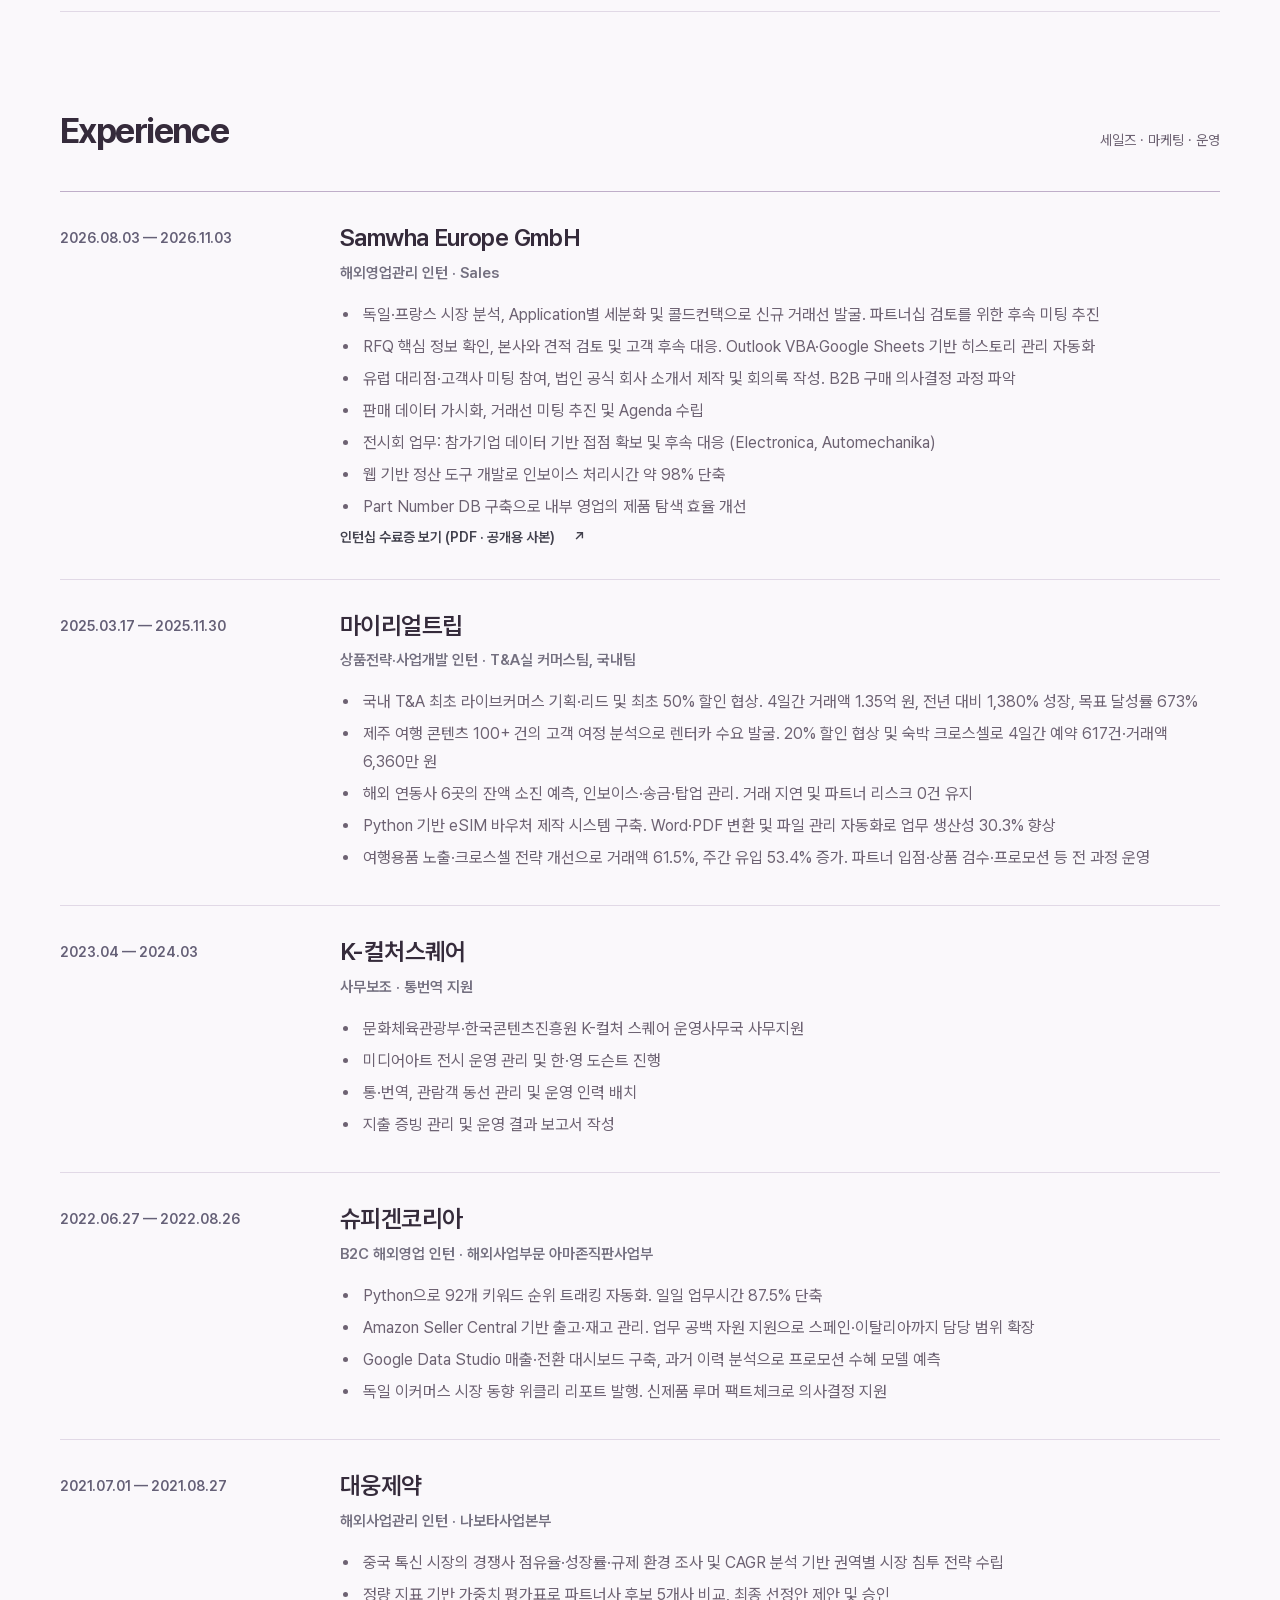
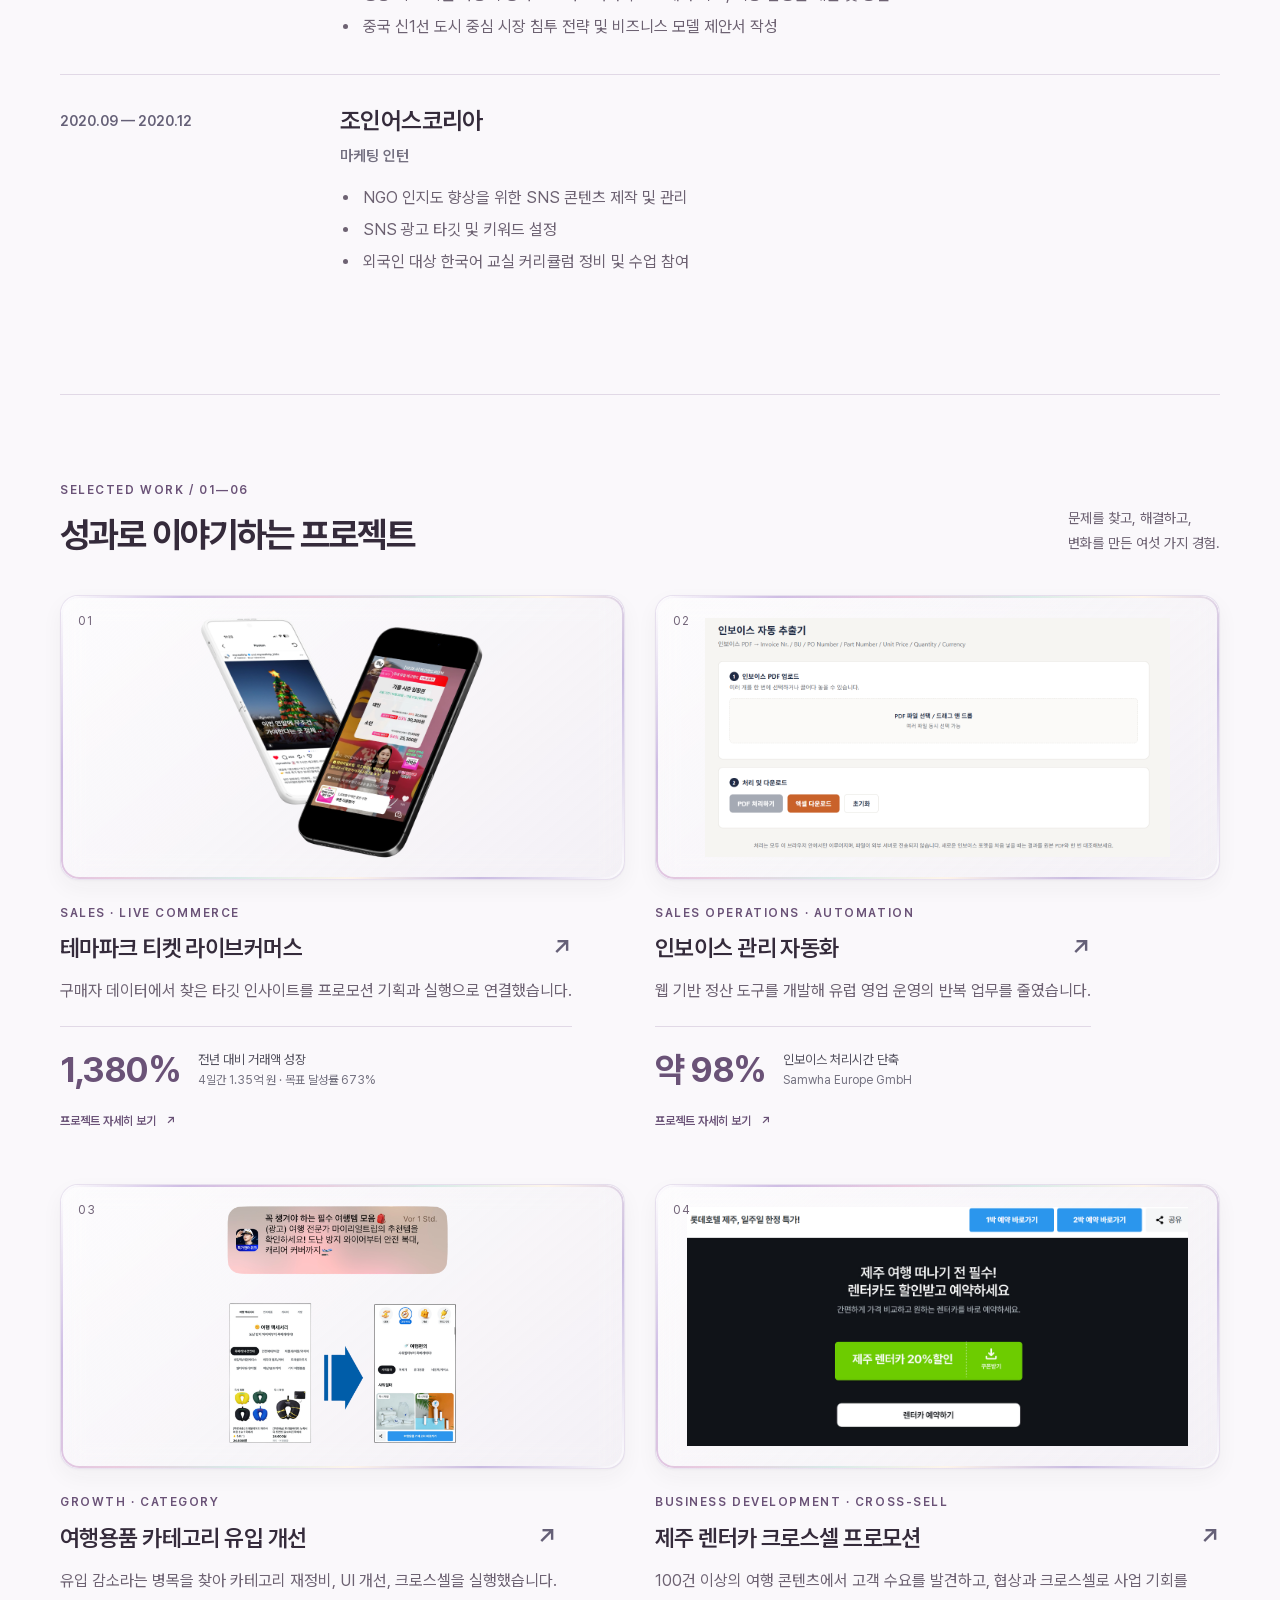
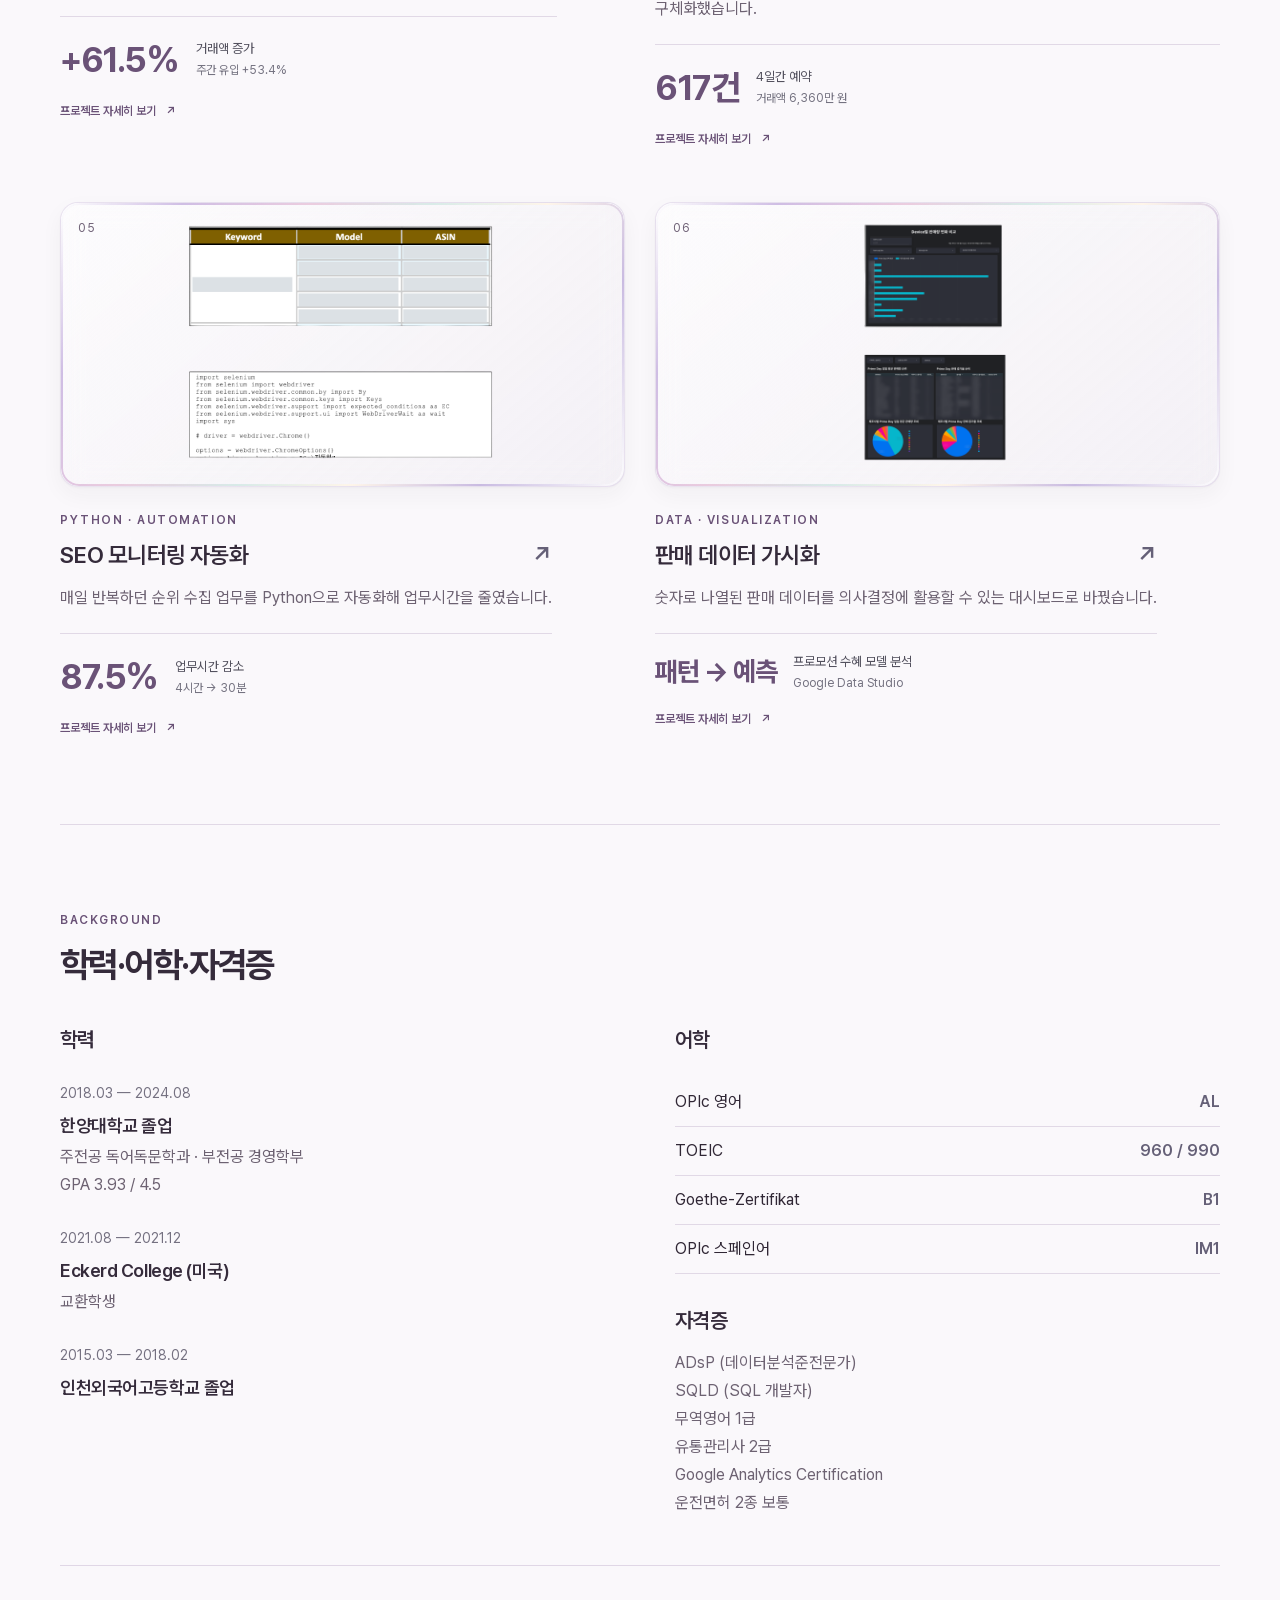
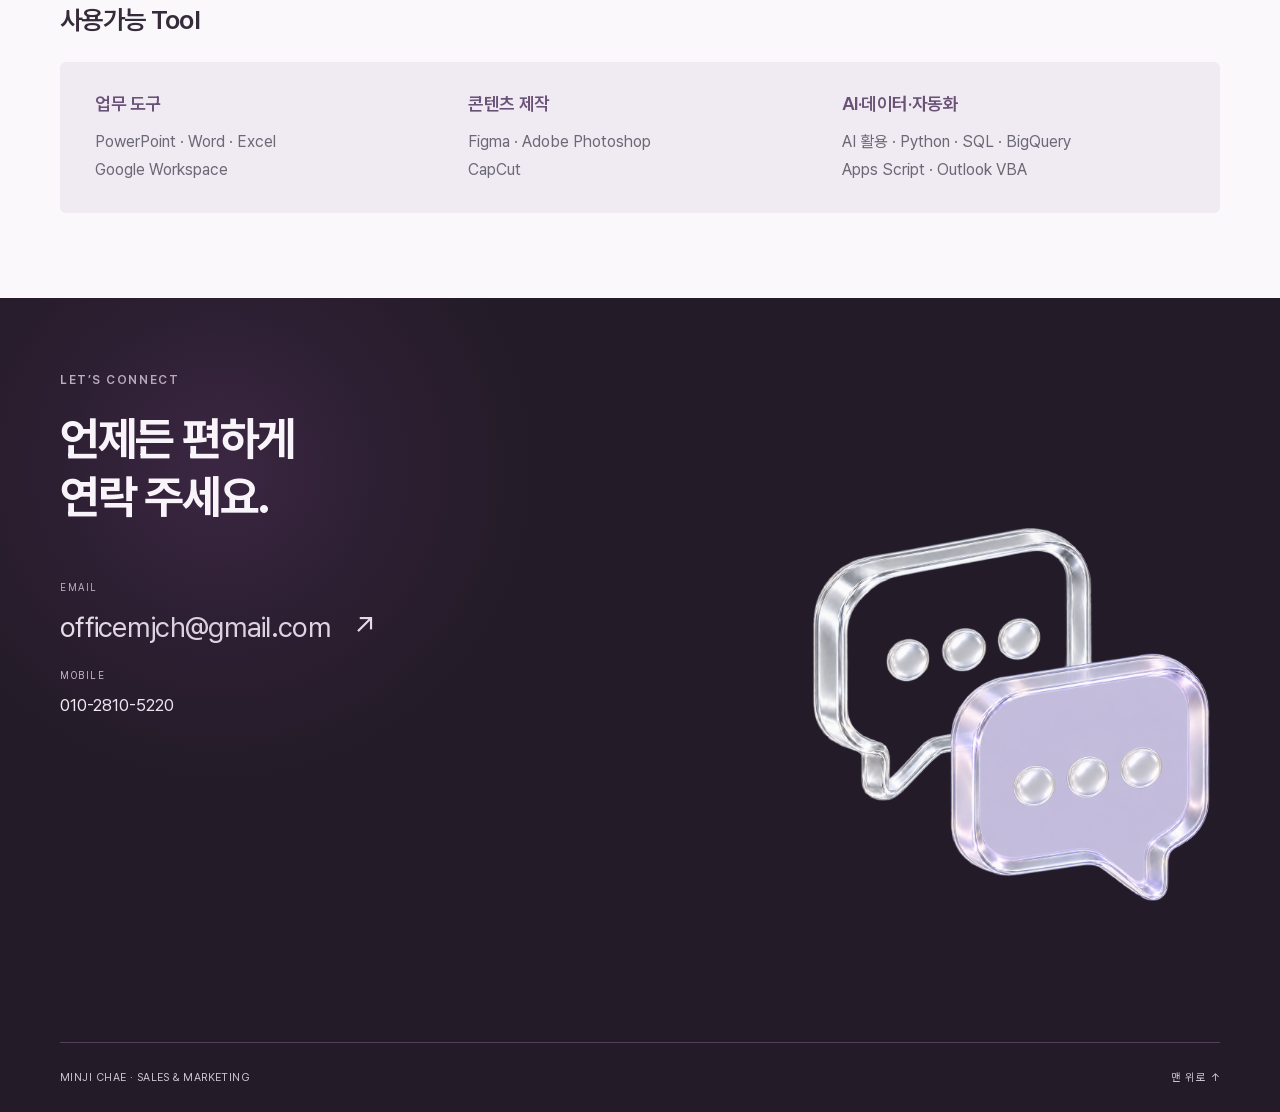
==== commit a60eeeee: "Add files via upload" ====
--- a/index.html
+++ b/index.html
@@ -1 +1 @@
-<!doctype html><html lang="ko"><head><meta charset="UTF-8"><meta name="viewport" content="width=device-width,initial-scale=1"><meta name="description" content="채민지의 세일즈·마케팅 포트폴리오. 데이터 기반 전략, 프로모션 기획, 업무 자동화 프로젝트를 소개합니다."><meta name="theme-color" content="#f6f6f8"><title>채민지 | Sales & Marketing Portfolio</title><link rel="preload" href="assets/PretendardVariable.woff2" as="font" type="font/woff2" crossorigin><link rel="stylesheet" href="styles.css"><meta property="og:type" content="website"><meta property="og:site_name" content="Minji Chae Portfolio"><meta property="og:title" content="채민지 | Sales &amp; Marketing Portfolio"><meta property="og:description" content="채민지의 세일즈·마케팅 포트폴리오. 데이터 기반 전략, 프로모션 기획, 업무 자동화 프로젝트를 소개합니다."><meta property="og:url" content="https://minjichaehere.github.io/portfolio/"><meta property="og:locale" content="ko_KR"><meta property="og:image" content="https://minjichaehere.github.io/portfolio/assets/portfolio-share-globe.png"><meta property="og:image:type" content="image/png"><meta property="og:image:width" content="790"><meta property="og:image:height" content="532"><meta property="og:image:alt" content="Globe with glowing star orbits on a dark plum background"><meta name="twitter:card" content="summary_large_image"><meta name="twitter:title" content="채민지 | Sales &amp; Marketing Portfolio"><meta name="twitter:description" content="채민지의 세일즈·마케팅 포트폴리오. 데이터 기반 전략, 프로모션 기획, 업무 자동화 프로젝트를 소개합니다."><meta name="twitter:image" content="https://minjichaehere.github.io/portfolio/assets/portfolio-share-globe.png"></head><body><a class="skip" href="#main">본문으로 바로가기</a><header><a class="brand" href="#home" aria-label="채민지 포트폴리오 처음으로">MINJI CHAE<svg class="brand-stars" width="48" height="18" viewBox="0 0 48 18" aria-hidden="true" focusable="false"><defs><linearGradient id="brandStarTone" x1="0" y1="0" x2="1" y2="0"><stop stop-color="#ffffff"/><stop offset=".5" stop-color="#e9dfef"/><stop offset="1" stop-color="#d2c5da"/></linearGradient><filter id="brandStarSoft" x="-40%" y="-40%" width="180%" height="180%"><feGaussianBlur stdDeviation=".65"/></filter><g id="brandStarTrio"><path d="M12 0 Q13.5 10.5 24 12 Q13.5 13.5 12 24 Q10.5 13.5 0 12 Q10.5 10.5 12 0Z" transform="translate(2 3) scale(.5)"/><path d="M12 0 Q13.5 10.5 24 12 Q13.5 13.5 12 24 Q10.5 13.5 0 12 Q10.5 10.5 12 0Z" transform="translate(18 3) scale(.5)"/><path d="M12 0 Q13.5 10.5 24 12 Q13.5 13.5 12 24 Q10.5 13.5 0 12 Q10.5 10.5 12 0Z" transform="translate(34 3) scale(.5)"/></g></defs><g fill="url(#brandStarTone)"><use href="#brandStarTrio" filter="url(#brandStarSoft)" opacity=".65"/><use href="#brandStarTrio" opacity=".85"/></g></svg></a><nav aria-label="주 메뉴"><a href="#about">강점</a><a href="#experience">경력</a><a href="#projects">프로젝트</a><a href="#qualifications">학력·자격증</a><a href="#contact">연락처</a></nav><div class="language-switch" aria-label="언어 선택"><a href="index.html" lang="ko" aria-current="page">KO</a><span>/</span><a href="en.html" lang="en">EN</a></div></header><main id="main"><section id="home" class="hero"><div class="hero-inner"><div class="hero-main"><div class="hero-text"><p class="eyebrow">SALES & MARKETING · 채민지</p><h1>인사이트를 찾고,<br><span>성과로 연결합니다.</span></h1><p class="hero-description">데이터 기반 전략과 실행력을 바탕으로<br class="desktop-break"> 성과를 만들어내는 채민지입니다.</p><div class="actions"><a class="btn primary" href="#projects">대표 프로젝트 보기 <span aria-hidden="true">↗</span></a></div></div></div><div class="hero-mobile-space" aria-hidden="true"><div class="hero-backdrop" aria-hidden="true"><div class="pearl-art"><img class="globe-fallback" src="assets/globe-static.png" alt="" width="640" height="640"></div></div></div><div class="hero-metrics" aria-label="주요 성과"><div><strong>1,380%</strong><p>전년 대비 거래액 성장</p><span>마이리얼트립 · 라이브커머스</span></div><div><strong>약 98%</strong><p>인보이스 처리시간 단축</p><span>Samwha Europe · 업무 자동화</span></div><div><strong class="ai-metric">AI × Python</strong><p>학습을 실무 문제 해결로</p><span>Python 학습 지식 기반 · AI와 코딩을 적재적소에 활용</span></div></div><div class="hero-bottom"><p>분석에서 전략으로, 전략에서 실행으로.</p><a href="#projects" aria-label="아래 대표 프로젝트로 이동">SCROLL TO EXPLORE <span aria-hidden="true">↓</span></a></div></div></section><div class="wrap"><section id="about" class="section about"><div class="section-heading"><div><p class="eyebrow">CORE STRENGTHS</p><h2>글로벌 경험과<br>데이터 기반 실행력이 강점입니다.</h2></div></div><p class="strength-intro">시장을 이해하고, 기회를 발견하고, 일하는 방식을 개선합니다.</p><div class="strength-cards"><article class="strength-card"><div class="strength-card-top"><img class="strength-icon" src="assets/strength-global-glass.png" alt="" width="100" height="100" loading="lazy"><span>01</span></div><h3>글로벌 경험</h3><p>미국 교환학생과 유럽 B2B 시장 경험을 바탕으로 다양한 시장과 고객을 이해합니다. 시장 세분화와 현지 커뮤니케이션을 통해 신규 거래선과 사업 기회를 찾습니다.</p><div class="strength-proof">미국 교환학생 · 유럽 B2B 영업</div></article><article class="strength-card"><div class="strength-card-top"><img class="strength-icon" src="assets/strength-data-glass.png" alt="" width="100" height="100" loading="lazy"><span>02</span></div><h3>데이터 분석</h3><p>판매 데이터 가시화와 고객 여정 분석으로 기회를 발견합니다. 분석에서 얻은 인사이트를 프로모션과 크로스셀로 연결해 고객 수요를 실제 거래 성과로 만듭니다.</p><div class="strength-proof">라이브커머스 거래액 YoY 1,380% 성장</div></article><article class="strength-card"><div class="strength-card-top"><img class="strength-icon" src="assets/strength-code-glass.png" alt="" width="100" height="100" loading="lazy"><span>03</span></div><h3>AI·코딩 활용 역량</h3><p>학습한 Python 지식을 바탕으로 AI와 코딩을 적재적소에 활용합니다. 반복 업무를 자동화하고 업무 흐름을 개선해 더 효율적으로 일하는 방법을 만듭니다.</p><div class="strength-proof">인보이스 처리시간 약 98% 단축</div></article></div></section><section id="experience" class="section"><div class="section-heading"><div><h2>Experience</h2></div><span class="section-aside">세일즈 · 마케팅 · 운영</span></div><div class="experience-list"><article class="experience-row"><p class="date">2026.08.03 — 재직 중</p><div><h3>Samwha Europe GmbH</h3><p class="job">해외영업관리 인턴 · Sales</p><ul><li>독일·프랑스 시장 분석, Application별 세분화 및 콜드컨택으로 신규 거래선 발굴. 파트너십 검토를 위한 후속 미팅 추진</li><li>RFQ 핵심 정보 확인, 본사와 견적 검토 및 고객 후속 대응. Outlook VBA·Google Sheets 기반 히스토리 관리 자동화</li><li>유럽 대리점·고객사 미팅 참여, 법인 공식 회사 소개서 제작 및 회의록 작성. B2B 구매 의사결정 과정 파악</li><li>판매 데이터 가시화, 거래선 미팅 추진 및 Agenda 수립</li><li>전시회 업무: 참가기업 데이터 기반 접점 확보 및 후속 대응 (Electronica, Automechanika)</li><li>웹 기반 정산 도구 개발로 인보이스 처리시간 약 98% 단축</li><li>Part Number DB 구축으로 내부 영업의 제품 탐색 효율 개선</li></ul></div></article><article class="experience-row"><p class="date">2025.03.17 — 2025.11.30</p><div><h3>마이리얼트립</h3><p class="job">상품전략·사업개발 인턴 · T&A실 커머스팀, 국내팀</p><ul><li>국내 T&A 최초 라이브커머스 기획·리드 및 최초 50% 할인 협상. 4일간 거래액 1.35억 원, 전년 대비 1,380% 성장, 목표 달성률 673%</li><li>제주 여행 콘텐츠 100+ 건의 고객 여정 분석으로 렌터카 수요 발굴. 20% 할인 협상 및 숙박 크로스셀로 4일간 예약 617건·거래액 6,360만 원</li><li>해외 연동사 6곳의 잔액 소진 예측, 인보이스·송금·탑업 관리. 거래 지연 및 파트너 리스크 0건 유지</li><li>Python 기반 eSIM 바우처 제작 시스템 구축. Word·PDF 변환 및 파일 관리 자동화로 업무 생산성 30.3% 향상</li><li>여행용품 노출·크로스셀 전략 개선으로 거래액 61.5%, 주간 유입 53.4% 증가. 파트너 입점·상품 검수·프로모션 등 전 과정 운영</li></ul></div></article><article class="experience-row"><p class="date">2023.04 — 2024.03</p><div><h3>K-컬처스퀘어</h3><p class="job">사무보조 · 통번역 지원</p><ul><li>문화체육관광부·한국콘텐츠진흥원 K-컬처 스퀘어 운영사무국 사무지원</li><li>미디어아트 전시 운영 관리 및 한·영 도슨트 진행</li><li>통·번역, 관람객 동선 관리 및 운영 인력 배치</li><li>지출 증빙 관리 및 운영 결과 보고서 작성</li></ul><p class="note"></p></div></article><article class="experience-row"><p class="date">2022.06.27 — 2022.08.26</p><div><h3>슈피겐코리아</h3><p class="job">B2C 해외영업 인턴 · 해외사업부문 아마존직판사업부</p><ul><li>Python으로 92개 키워드 순위 트래킹 자동화. 일일 업무시간 87.5% 단축</li><li>Amazon Seller Central 기반 출고·재고 관리. 업무 공백 자원 지원으로 스페인·이탈리아까지 담당 범위 확장</li><li>Google Data Studio 매출·전환 대시보드 구축, 과거 이력 분석으로 프로모션 수혜 모델 예측</li><li>독일 이커머스 시장 동향 위클리 리포트 발행. 신제품 루머 팩트체크로 의사결정 지원</li></ul></div></article><article class="experience-row"><p class="date">2021.07.01 — 2021.08.27</p><div><h3>대웅제약</h3><p class="job">해외사업관리 인턴 · 나보타사업본부</p><ul><li>중국 톡신 시장의 경쟁사 점유율·성장률·규제 환경 조사 및 CAGR 분석 기반 권역별 시장 침투 전략 수립</li><li>정량 지표 기반 가중치 평가표로 파트너사 후보 5개사 비교, 최종 선정안 제안 및 승인</li><li>중국 신1선 도시 중심 시장 침투 전략 및 비즈니스 모델 제안서 작성</li></ul></div></article><article class="experience-row"><p class="date">2020.09 — 2020.12</p><div><h3>조인어스코리아</h3><p class="job">마케팅 인턴</p><ul><li>NGO 인지도 향상을 위한 SNS 콘텐츠 제작 및 관리</li><li>SNS 광고 타깃 및 키워드 설정</li><li>외국인 대상 한국어 교실 커리큘럼 정비 및 수업 참여</li></ul><p class="note"></p></div></article></div></section><section id="projects" class="section"><div class="section-heading"><div><p class="eyebrow">SELECTED WORK / 01—06</p><h2>성과로 이야기하는 프로젝트</h2></div><p>문제를 찾고, 해결하고,<br>변화를 만든 여섯 가지 경험.</p></div><div class="project-grid"><button class="project-card" data-project="live" aria-haspopup="dialog"><div class="project-image live"><span class="project-no">01</span><span class="source-crop" style="--crop-ratio:780/660;--source-width:138.46154%;--source-left:-19.23077%;--source-top:-41.66667%"><img src="assets/live-cutout.png" alt="테마파크 SNS 콘텐츠와 라이브커머스 방송 화면" loading="lazy"></span></div><div class="project-copy"><p class="eyebrow">SALES · LIVE COMMERCE</p><h3>테마파크 티켓 라이브커머스<span aria-hidden="true">↗</span></h3><p>구매자 데이터에서 찾은 타깃 인사이트를 프로모션 기획과 실행으로 연결했습니다.</p><div class="card-result"><strong>1,380%</strong><span>전년 대비 거래액 성장<small>4일간 1.35억 원 · 목표 달성률 673%</small></span></div><span class="detail-link">프로젝트 자세히 보기 <span aria-hidden="true">↗</span></span></div></button><button class="project-card" data-project="invoice" aria-haspopup="dialog"><div class="project-image invoice"><span class="project-no">02</span><img src="assets/invoice-clean.png" alt="인보이스 PDF 자동 추출 및 엑셀 다운로드 도구 화면" loading="lazy"></div><div class="project-copy"><p class="eyebrow">SALES OPERATIONS · AUTOMATION</p><h3>인보이스 관리 자동화<span aria-hidden="true">↗</span></h3><p>웹 기반 정산 도구를 개발해 유럽 영업 운영의 반복 업무를 줄였습니다.</p><div class="card-result"><strong>약 98%</strong><span>인보이스 처리시간 단축<small>Samwha Europe GmbH</small></span></div><span class="detail-link">프로젝트 자세히 보기 <span aria-hidden="true">↗</span></span></div></button><button class="project-card" data-project="category" aria-haspopup="dialog"><div class="project-image category"><span class="project-no">03</span><span class="source-crop" style="--crop-ratio:830/860;--source-width:130.12048%;--source-left:-9.03614%;--source-top:-16.27907%"><img src="assets/category-cutout.png" alt="여행용품 카테고리 UI 개선 전후 화면" loading="lazy"></span></div><div class="project-copy"><p class="eyebrow">GROWTH · CATEGORY</p><h3>여행용품 카테고리 유입 개선<span aria-hidden="true">↗</span></h3><p>유입 감소라는 병목을 찾아 카테고리 재정비, UI 개선, 크로스셀을 실행했습니다.</p><div class="card-result"><strong>+61.5%</strong><span>거래액 증가<small>주간 유입 +53.4%</small></span></div><span class="detail-link">프로젝트 자세히 보기 <span aria-hidden="true">↗</span></span></div></button><button class="project-card" data-project="rental" aria-haspopup="dialog"><div class="project-image rental"><span class="project-no">04</span><img src="assets/jeju-hotel-coupon.png" alt="호텔 프로모션에 연계한 제주 렌터카 20% 할인 쿠폰" loading="lazy"></div><div class="project-copy"><p class="eyebrow">BUSINESS DEVELOPMENT · CROSS-SELL</p><h3>제주 렌터카 크로스셀 프로모션<span aria-hidden="true">↗</span></h3><p>100건 이상의 여행 콘텐츠에서 고객 수요를 발견하고, 협상과 크로스셀로 사업 기회를 구체화했습니다.</p><div class="card-result"><strong>617건</strong><span>4일간 예약<small>거래액 6,360만 원</small></span></div><span class="detail-link">프로젝트 자세히 보기 <span aria-hidden="true">↗</span></span></div></button><button class="project-card" data-project="seo" aria-haspopup="dialog"><div class="project-image seo"><span class="project-no">05</span><span class="source-crop" style="--crop-ratio:800/620;--source-width:135.00000%;--source-left:-18.12500%;--source-top:-37.90323%"><img src="assets/seo-redacted.png" alt="키워드별 ASIN 정리 표와 Python 자동화 프로그램 코드" loading="lazy"></span></div><div class="project-copy"><p class="eyebrow">PYTHON · AUTOMATION</p><h3>SEO 모니터링 자동화<span aria-hidden="true">↗</span></h3><p>매일 반복하던 순위 수집 업무를 Python으로 자동화해 업무시간을 줄였습니다.</p><div class="card-result"><strong>87.5%</strong><span>업무시간 감소<small>4시간 → 30분</small></span></div><span class="detail-link">프로젝트 자세히 보기 <span aria-hidden="true">↗</span></span></div></button><button class="project-card" data-project="data" aria-haspopup="dialog"><div class="project-image data"><span class="project-no">06</span><span class="source-crop" style="--crop-ratio:640/1035;--source-width:168.75000%;--source-left:-35.93750%;--source-top:-2.89855%"><img src="assets/spigen-dashboard-private.png" alt="프로모션 수혜 모델 분석용 판매 데이터 대시보드" loading="lazy"></span></div><div class="project-copy"><p class="eyebrow">DATA · VISUALIZATION</p><h3>판매 데이터 가시화<span aria-hidden="true">↗</span></h3><p>숫자로 나열된 판매 데이터를 의사결정에 활용할 수 있는 대시보드로 바꿨습니다.</p><div class="card-result"><strong>패턴 → 예측</strong><span>프로모션 수혜 모델 분석<small>Google Data Studio</small></span></div><span class="detail-link">프로젝트 자세히 보기 <span aria-hidden="true">↗</span></span></div></button></div></section><section id="qualifications" class="section qualifications"><div class="section-heading"><div><p class="eyebrow">BACKGROUND</p><h2>학력·어학·자격증</h2></div></div><div class="background-grid"><div><h3>학력</h3><article><span class="date">2018.03 — 2024.08</span><h4>한양대학교 졸업</h4><p>주전공 독어독문학과 · 부전공 경영학부<br>GPA 3.93 / 4.5</p></article><article><span class="date">2021.08 — 2021.12</span><h4>Eckerd College (미국)</h4><p>교환학생</p></article><article><span class="date">2015.03 — 2018.02</span><h4>인천외국어고등학교 졸업</h4></article></div><div><h3>어학</h3><dl><div><dt>OPIc 영어</dt><dd>AL</dd></div><div><dt>TOEIC</dt><dd>960 / 990</dd></div><div><dt>Goethe-Zertifikat</dt><dd>B1</dd></div><div><dt>OPIc 스페인어</dt><dd>IM1</dd></div></dl><h3 class="cert-title">자격증</h3><p>ADsP (데이터분석준전문가)<br>SQLD (SQL 개발자)<br>무역영어 1급<br>유통관리사 2급<br>Google Analytics Certification<br>운전면허 2종 보통</p></div></div><div class="available-tools"><h3 class="tools-heading">사용가능 Tool</h3><div class="skills"><div><h3>업무 도구</h3><p>PowerPoint · Word · Excel<br>Google Workspace</p></div><div><h3>콘텐츠 제작</h3><p>Figma · Adobe Photoshop<br>CapCut</p></div><div><h3>AI·데이터·자동화</h3><p>AI 활용 · Python · SQL · BigQuery<br>Apps Script · Outlook VBA</p></div></div></div></section></div><section id="contact" class="contact"><div class="wrap"><p class="eyebrow">LET’S CONNECT</p><h2>언제든 편하게<br>연락 주세요.</h2><div class="contact-grid"><div><span class="contact-label">EMAIL</span><a class="email" href="mailto:officemjch@gmail.com">officemjch@gmail.com <span aria-hidden="true">↗</span></a><span class="contact-label">MOBILE</span><a href="tel:+821028105220">010-2810-5220</a></div></div><div class="contact-art" aria-hidden="true"><img src="assets/contact-opal-rim.png" alt="" width="1024" height="1024" loading="lazy"></div><footer><span>MINJI CHAE · SALES & MARKETING</span><a href="#home">맨 위로 <span aria-hidden="true">↑</span></a></footer></div></section></main><dialog id="project-dialog" aria-labelledby="dialog-title"><div class="dialog-bar"><span>PROJECT DETAIL</span><button id="close-dialog" aria-label="프로젝트 상세 닫기">닫기 <span aria-hidden="true">×</span></button></div><div id="dialog-content"></div></dialog><script src="app.js"></script><script type="module" src="pearl.js"></script></body></html>
+<!doctype html><html lang="ko"><head><meta charset="UTF-8"><meta name="viewport" content="width=device-width,initial-scale=1"><meta name="description" content="채민지의 세일즈·마케팅 포트폴리오. 데이터 기반 전략, 프로모션 기획, 업무 자동화 프로젝트를 소개합니다."><meta name="theme-color" content="#f6f6f8"><title>채민지 | Sales & Marketing Portfolio</title><link rel="preload" href="assets/PretendardVariable.woff2" as="font" type="font/woff2" crossorigin><link rel="stylesheet" href="styles.css"><meta property="og:type" content="website"><meta property="og:site_name" content="Minji Chae Portfolio"><meta property="og:title" content="채민지 | Sales &amp; Marketing Portfolio"><meta property="og:description" content="채민지의 세일즈·마케팅 포트폴리오. 데이터 기반 전략, 프로모션 기획, 업무 자동화 프로젝트를 소개합니다."><meta property="og:url" content="https://minjichaehere.github.io/portfolio/"><meta property="og:locale" content="ko_KR"><meta property="og:image" content="https://minjichaehere.github.io/portfolio/assets/portfolio-share-globe.png"><meta property="og:image:type" content="image/png"><meta property="og:image:width" content="790"><meta property="og:image:height" content="532"><meta property="og:image:alt" content="Globe with glowing star orbits on a dark plum background"><meta name="twitter:card" content="summary_large_image"><meta name="twitter:title" content="채민지 | Sales &amp; Marketing Portfolio"><meta name="twitter:description" content="채민지의 세일즈·마케팅 포트폴리오. 데이터 기반 전략, 프로모션 기획, 업무 자동화 프로젝트를 소개합니다."><meta name="twitter:image" content="https://minjichaehere.github.io/portfolio/assets/portfolio-share-globe.png"></head><body><a class="skip" href="#main">본문으로 바로가기</a><header><a class="brand" href="#home" aria-label="채민지 포트폴리오 처음으로">MINJI CHAE<svg class="brand-stars" width="48" height="18" viewBox="0 0 48 18" aria-hidden="true" focusable="false"><defs><linearGradient id="brandStarTone" x1="0" y1="0" x2="1" y2="0"><stop stop-color="#ffffff"/><stop offset=".5" stop-color="#e9dfef"/><stop offset="1" stop-color="#d2c5da"/></linearGradient><filter id="brandStarSoft" x="-40%" y="-40%" width="180%" height="180%"><feGaussianBlur stdDeviation=".65"/></filter><g id="brandStarTrio"><path d="M12 0 Q13.5 10.5 24 12 Q13.5 13.5 12 24 Q10.5 13.5 0 12 Q10.5 10.5 12 0Z" transform="translate(2 3) scale(.5)"/><path d="M12 0 Q13.5 10.5 24 12 Q13.5 13.5 12 24 Q10.5 13.5 0 12 Q10.5 10.5 12 0Z" transform="translate(18 3) scale(.5)"/><path d="M12 0 Q13.5 10.5 24 12 Q13.5 13.5 12 24 Q10.5 13.5 0 12 Q10.5 10.5 12 0Z" transform="translate(34 3) scale(.5)"/></g></defs><g fill="url(#brandStarTone)"><use href="#brandStarTrio" filter="url(#brandStarSoft)" opacity=".65"/><use href="#brandStarTrio" opacity=".85"/></g></svg></a><nav aria-label="주 메뉴"><a href="#about">강점</a><a href="#experience">경력</a><a href="#projects">프로젝트</a><a href="#qualifications">학력·자격증</a><a href="#contact">연락처</a></nav><div class="language-switch" aria-label="언어 선택"><a href="index.html" lang="ko" aria-current="page">KO</a><span>/</span><a href="en.html" lang="en">EN</a></div></header><main id="main"><section id="home" class="hero"><div class="hero-inner"><div class="hero-main"><div class="hero-text"><p class="eyebrow">SALES & MARKETING · 채민지</p><h1>인사이트를 찾고,<br><span>성과로 연결합니다.</span></h1><p class="hero-description">데이터 기반 전략과 실행력을 바탕으로<br class="desktop-break"> 성과를 만들어내는 채민지입니다.</p><div class="actions"><a class="btn primary" href="#projects">대표 프로젝트 보기 <span aria-hidden="true">↗</span></a></div></div></div><div class="hero-mobile-space" aria-hidden="true"><div class="hero-backdrop" aria-hidden="true"><div class="pearl-art"><img class="globe-fallback" src="assets/globe-static.png" alt="" width="640" height="640"></div></div></div><div class="hero-metrics" aria-label="주요 성과"><div><strong>1,380%</strong><p>전년 대비 거래액 성장</p><span>마이리얼트립 · 라이브커머스</span></div><div><strong>약 98%</strong><p>인보이스 처리시간 단축</p><span>Samwha Europe · 업무 자동화</span></div><div><strong class="ai-metric">AI × Python</strong><p>학습을 실무 문제 해결로</p><span>Python 학습 지식 기반 · AI와 코딩을 적재적소에 활용</span></div></div><div class="hero-bottom"><p>분석에서 전략으로, 전략에서 실행으로.</p><a href="#projects" aria-label="아래 대표 프로젝트로 이동">SCROLL TO EXPLORE <span aria-hidden="true">↓</span></a></div></div></section><div class="wrap"><section id="about" class="section about"><div class="section-heading"><div><p class="eyebrow">CORE STRENGTHS</p><h2>글로벌 경험과<br>데이터 기반 실행력이 강점입니다.</h2></div></div><p class="strength-intro">시장을 이해하고, 기회를 발견하고, 일하는 방식을 개선합니다.</p><div class="strength-cards"><article class="strength-card"><div class="strength-card-top"><img class="strength-icon" src="assets/strength-global-glass.png" alt="" width="100" height="100" loading="lazy"><span>01</span></div><h3>글로벌 경험</h3><p>미국 교환학생과 유럽 B2B 시장 경험을 바탕으로 다양한 시장과 고객을 이해합니다. 시장 세분화와 현지 커뮤니케이션을 통해 신규 거래선과 사업 기회를 찾습니다.</p><div class="strength-proof">미국 교환학생 · 유럽 B2B 영업</div></article><article class="strength-card"><div class="strength-card-top"><img class="strength-icon" src="assets/strength-data-glass.png" alt="" width="100" height="100" loading="lazy"><span>02</span></div><h3>데이터 분석</h3><p>판매 데이터 가시화와 고객 여정 분석으로 기회를 발견합니다. 분석에서 얻은 인사이트를 프로모션과 크로스셀로 연결해 고객 수요를 실제 거래 성과로 만듭니다.</p><div class="strength-proof">라이브커머스 거래액 YoY 1,380% 성장</div></article><article class="strength-card"><div class="strength-card-top"><img class="strength-icon" src="assets/strength-code-glass.png" alt="" width="100" height="100" loading="lazy"><span>03</span></div><h3>AI·코딩 활용 역량</h3><p>학습한 Python 지식을 바탕으로 AI와 코딩을 적재적소에 활용합니다. 반복 업무를 자동화하고 업무 흐름을 개선해 더 효율적으로 일하는 방법을 만듭니다.</p><div class="strength-proof">인보이스 처리시간 약 98% 단축</div></article></div></section><section id="experience" class="section"><div class="section-heading"><div><h2>Experience</h2></div><span class="section-aside">세일즈 · 마케팅 · 운영</span></div><div class="experience-list"><article class="experience-row"><p class="date">2026.08.03 — 2026.11.03</p><div><h3>Samwha Europe GmbH</h3><p class="job">해외영업관리 인턴 · Sales</p><ul><li>독일·프랑스 시장 분석, Application별 세분화 및 콜드컨택으로 신규 거래선 발굴. 파트너십 검토를 위한 후속 미팅 추진</li><li>RFQ 핵심 정보 확인, 본사와 견적 검토 및 고객 후속 대응. Outlook VBA·Google Sheets 기반 히스토리 관리 자동화</li><li>유럽 대리점·고객사 미팅 참여, 법인 공식 회사 소개서 제작 및 회의록 작성. B2B 구매 의사결정 과정 파악</li><li>판매 데이터 가시화, 거래선 미팅 추진 및 Agenda 수립</li><li>전시회 업무: 참가기업 데이터 기반 접점 확보 및 후속 대응 (Electronica, Automechanika)</li><li>웹 기반 정산 도구 개발로 인보이스 처리시간 약 98% 단축</li><li>Part Number DB 구축으로 내부 영업의 제품 탐색 효율 개선</li></ul><p><a class="text-link" href="assets/samwha-internship-certificate-public.pdf" target="_blank" rel="noopener noreferrer">인턴십 수료증 보기 (PDF · 공개용 사본) <span aria-hidden="true">↗</span></a></p></div></article><article class="experience-row"><p class="date">2025.03.17 — 2025.11.30</p><div><h3>마이리얼트립</h3><p class="job">상품전략·사업개발 인턴 · T&A실 커머스팀, 국내팀</p><ul><li>국내 T&A 최초 라이브커머스 기획·리드 및 최초 50% 할인 협상. 4일간 거래액 1.35억 원, 전년 대비 1,380% 성장, 목표 달성률 673%</li><li>제주 여행 콘텐츠 100+ 건의 고객 여정 분석으로 렌터카 수요 발굴. 20% 할인 협상 및 숙박 크로스셀로 4일간 예약 617건·거래액 6,360만 원</li><li>해외 연동사 6곳의 잔액 소진 예측, 인보이스·송금·탑업 관리. 거래 지연 및 파트너 리스크 0건 유지</li><li>Python 기반 eSIM 바우처 제작 시스템 구축. Word·PDF 변환 및 파일 관리 자동화로 업무 생산성 30.3% 향상</li><li>여행용품 노출·크로스셀 전략 개선으로 거래액 61.5%, 주간 유입 53.4% 증가. 파트너 입점·상품 검수·프로모션 등 전 과정 운영</li></ul></div></article><article class="experience-row"><p class="date">2023.04 — 2024.03</p><div><h3>K-컬처스퀘어</h3><p class="job">사무보조 · 통번역 지원</p><ul><li>문화체육관광부·한국콘텐츠진흥원 K-컬처 스퀘어 운영사무국 사무지원</li><li>미디어아트 전시 운영 관리 및 한·영 도슨트 진행</li><li>통·번역, 관람객 동선 관리 및 운영 인력 배치</li><li>지출 증빙 관리 및 운영 결과 보고서 작성</li></ul><p class="note"></p></div></article><article class="experience-row"><p class="date">2022.06.27 — 2022.08.26</p><div><h3>슈피겐코리아</h3><p class="job">B2C 해외영업 인턴 · 해외사업부문 아마존직판사업부</p><ul><li>Python으로 92개 키워드 순위 트래킹 자동화. 일일 업무시간 87.5% 단축</li><li>Amazon Seller Central 기반 출고·재고 관리. 업무 공백 자원 지원으로 스페인·이탈리아까지 담당 범위 확장</li><li>Google Data Studio 매출·전환 대시보드 구축, 과거 이력 분석으로 프로모션 수혜 모델 예측</li><li>독일 이커머스 시장 동향 위클리 리포트 발행. 신제품 루머 팩트체크로 의사결정 지원</li></ul></div></article><article class="experience-row"><p class="date">2021.07.01 — 2021.08.27</p><div><h3>대웅제약</h3><p class="job">해외사업관리 인턴 · 나보타사업본부</p><ul><li>중국 톡신 시장의 경쟁사 점유율·성장률·규제 환경 조사 및 CAGR 분석 기반 권역별 시장 침투 전략 수립</li><li>정량 지표 기반 가중치 평가표로 파트너사 후보 5개사 비교, 최종 선정안 제안 및 승인</li><li>중국 신1선 도시 중심 시장 침투 전략 및 비즈니스 모델 제안서 작성</li></ul></div></article><article class="experience-row"><p class="date">2020.09 — 2020.12</p><div><h3>조인어스코리아</h3><p class="job">마케팅 인턴</p><ul><li>NGO 인지도 향상을 위한 SNS 콘텐츠 제작 및 관리</li><li>SNS 광고 타깃 및 키워드 설정</li><li>외국인 대상 한국어 교실 커리큘럼 정비 및 수업 참여</li></ul><p class="note"></p></div></article></div></section><section id="projects" class="section"><div class="section-heading"><div><p class="eyebrow">SELECTED WORK / 01—06</p><h2>성과로 이야기하는 프로젝트</h2></div><p>문제를 찾고, 해결하고,<br>변화를 만든 여섯 가지 경험.</p></div><div class="project-grid"><button class="project-card" data-project="live" aria-haspopup="dialog"><div class="project-image live"><span class="project-no">01</span><span class="source-crop" style="--crop-ratio:780/660;--source-width:138.46154%;--source-left:-19.23077%;--source-top:-41.66667%"><img src="assets/live-cutout.png" alt="테마파크 SNS 콘텐츠와 라이브커머스 방송 화면" loading="lazy"></span></div><div class="project-copy"><p class="eyebrow">SALES · LIVE COMMERCE</p><h3>테마파크 티켓 라이브커머스<span aria-hidden="true">↗</span></h3><p>구매자 데이터에서 찾은 타깃 인사이트를 프로모션 기획과 실행으로 연결했습니다.</p><div class="card-result"><strong>1,380%</strong><span>전년 대비 거래액 성장<small>4일간 1.35억 원 · 목표 달성률 673%</small></span></div><span class="detail-link">프로젝트 자세히 보기 <span aria-hidden="true">↗</span></span></div></button><button class="project-card" data-project="invoice" aria-haspopup="dialog"><div class="project-image invoice"><span class="project-no">02</span><img src="assets/invoice-clean.png" alt="인보이스 PDF 자동 추출 및 엑셀 다운로드 도구 화면" loading="lazy"></div><div class="project-copy"><p class="eyebrow">SALES OPERATIONS · AUTOMATION</p><h3>인보이스 관리 자동화<span aria-hidden="true">↗</span></h3><p>웹 기반 정산 도구를 개발해 유럽 영업 운영의 반복 업무를 줄였습니다.</p><div class="card-result"><strong>약 98%</strong><span>인보이스 처리시간 단축<small>Samwha Europe GmbH</small></span></div><span class="detail-link">프로젝트 자세히 보기 <span aria-hidden="true">↗</span></span></div></button><button class="project-card" data-project="category" aria-haspopup="dialog"><div class="project-image category"><span class="project-no">03</span><span class="source-crop" style="--crop-ratio:830/860;--source-width:130.12048%;--source-left:-9.03614%;--source-top:-16.27907%"><img src="assets/category-cutout.png" alt="여행용품 카테고리 UI 개선 전후 화면" loading="lazy"></span></div><div class="project-copy"><p class="eyebrow">GROWTH · CATEGORY</p><h3>여행용품 카테고리 유입 개선<span aria-hidden="true">↗</span></h3><p>유입 감소라는 병목을 찾아 카테고리 재정비, UI 개선, 크로스셀을 실행했습니다.</p><div class="card-result"><strong>+61.5%</strong><span>거래액 증가<small>주간 유입 +53.4%</small></span></div><span class="detail-link">프로젝트 자세히 보기 <span aria-hidden="true">↗</span></span></div></button><button class="project-card" data-project="rental" aria-haspopup="dialog"><div class="project-image rental"><span class="project-no">04</span><img src="assets/jeju-hotel-coupon.png" alt="호텔 프로모션에 연계한 제주 렌터카 20% 할인 쿠폰" loading="lazy"></div><div class="project-copy"><p class="eyebrow">BUSINESS DEVELOPMENT · CROSS-SELL</p><h3>제주 렌터카 크로스셀 프로모션<span aria-hidden="true">↗</span></h3><p>100건 이상의 여행 콘텐츠에서 고객 수요를 발견하고, 협상과 크로스셀로 사업 기회를 구체화했습니다.</p><div class="card-result"><strong>617건</strong><span>4일간 예약<small>거래액 6,360만 원</small></span></div><span class="detail-link">프로젝트 자세히 보기 <span aria-hidden="true">↗</span></span></div></button><button class="project-card" data-project="seo" aria-haspopup="dialog"><div class="project-image seo"><span class="project-no">05</span><span class="source-crop" style="--crop-ratio:800/620;--source-width:135.00000%;--source-left:-18.12500%;--source-top:-37.90323%"><img src="assets/seo-redacted.png" alt="키워드별 ASIN 정리 표와 Python 자동화 프로그램 코드" loading="lazy"></span></div><div class="project-copy"><p class="eyebrow">PYTHON · AUTOMATION</p><h3>SEO 모니터링 자동화<span aria-hidden="true">↗</span></h3><p>매일 반복하던 순위 수집 업무를 Python으로 자동화해 업무시간을 줄였습니다.</p><div class="card-result"><strong>87.5%</strong><span>업무시간 감소<small>4시간 → 30분</small></span></div><span class="detail-link">프로젝트 자세히 보기 <span aria-hidden="true">↗</span></span></div></button><button class="project-card" data-project="data" aria-haspopup="dialog"><div class="project-image data"><span class="project-no">06</span><span class="source-crop" style="--crop-ratio:640/1035;--source-width:168.75000%;--source-left:-35.93750%;--source-top:-2.89855%"><img src="assets/spigen-dashboard-private.png" alt="프로모션 수혜 모델 분석용 판매 데이터 대시보드" loading="lazy"></span></div><div class="project-copy"><p class="eyebrow">DATA · VISUALIZATION</p><h3>판매 데이터 가시화<span aria-hidden="true">↗</span></h3><p>숫자로 나열된 판매 데이터를 의사결정에 활용할 수 있는 대시보드로 바꿨습니다.</p><div class="card-result"><strong>패턴 → 예측</strong><span>프로모션 수혜 모델 분석<small>Google Data Studio</small></span></div><span class="detail-link">프로젝트 자세히 보기 <span aria-hidden="true">↗</span></span></div></button></div></section><section id="qualifications" class="section qualifications"><div class="section-heading"><div><p class="eyebrow">BACKGROUND</p><h2>학력·어학·자격증</h2></div></div><div class="background-grid"><div><h3>학력</h3><article><span class="date">2018.03 — 2024.08</span><h4>한양대학교 졸업</h4><p>주전공 독어독문학과 · 부전공 경영학부<br>GPA 3.93 / 4.5</p></article><article><span class="date">2021.08 — 2021.12</span><h4>Eckerd College (미국)</h4><p>교환학생</p></article><article><span class="date">2015.03 — 2018.02</span><h4>인천외국어고등학교 졸업</h4></article></div><div><h3>어학</h3><dl><div><dt>OPIc 영어</dt><dd>AL</dd></div><div><dt>TOEIC</dt><dd>960 / 990</dd></div><div><dt>Goethe-Zertifikat</dt><dd>B1</dd></div><div><dt>OPIc 스페인어</dt><dd>IM1</dd></div></dl><h3 class="cert-title">자격증</h3><p>ADsP (데이터분석준전문가)<br>SQLD (SQL 개발자)<br>무역영어 1급<br>유통관리사 2급<br>Google Analytics Certification<br>운전면허 2종 보통</p></div></div><div class="available-tools"><h3 class="tools-heading">사용가능 Tool</h3><div class="skills"><div><h3>업무 도구</h3><p>PowerPoint · Word · Excel<br>Google Workspace</p></div><div><h3>콘텐츠 제작</h3><p>Figma · Adobe Photoshop<br>CapCut</p></div><div><h3>AI·데이터·자동화</h3><p>AI 활용 · Python · SQL · BigQuery<br>Apps Script · Outlook VBA</p></div></div></div></section></div><section id="contact" class="contact"><div class="wrap"><p class="eyebrow">LET’S CONNECT</p><h2>언제든 편하게<br>연락 주세요.</h2><div class="contact-grid"><div><span class="contact-label">EMAIL</span><a class="email" href="mailto:officemjch@gmail.com">officemjch@gmail.com <span aria-hidden="true">↗</span></a><span class="contact-label">MOBILE</span><a href="tel:+821028105220">010-2810-5220</a></div></div><div class="contact-art" aria-hidden="true"><img src="assets/contact-opal-rim.png" alt="" width="1024" height="1024" loading="lazy"></div><footer><span>MINJI CHAE · SALES & MARKETING</span><a href="#home">맨 위로 <span aria-hidden="true">↑</span></a></footer></div></section></main><dialog id="project-dialog" aria-labelledby="dialog-title"><div class="dialog-bar"><span>PROJECT DETAIL</span><button id="close-dialog" aria-label="프로젝트 상세 닫기">닫기 <span aria-hidden="true">×</span></button></div><div id="dialog-content"></div></dialog><script src="app.js"></script><script type="module" src="pearl.js"></script></body></html>
